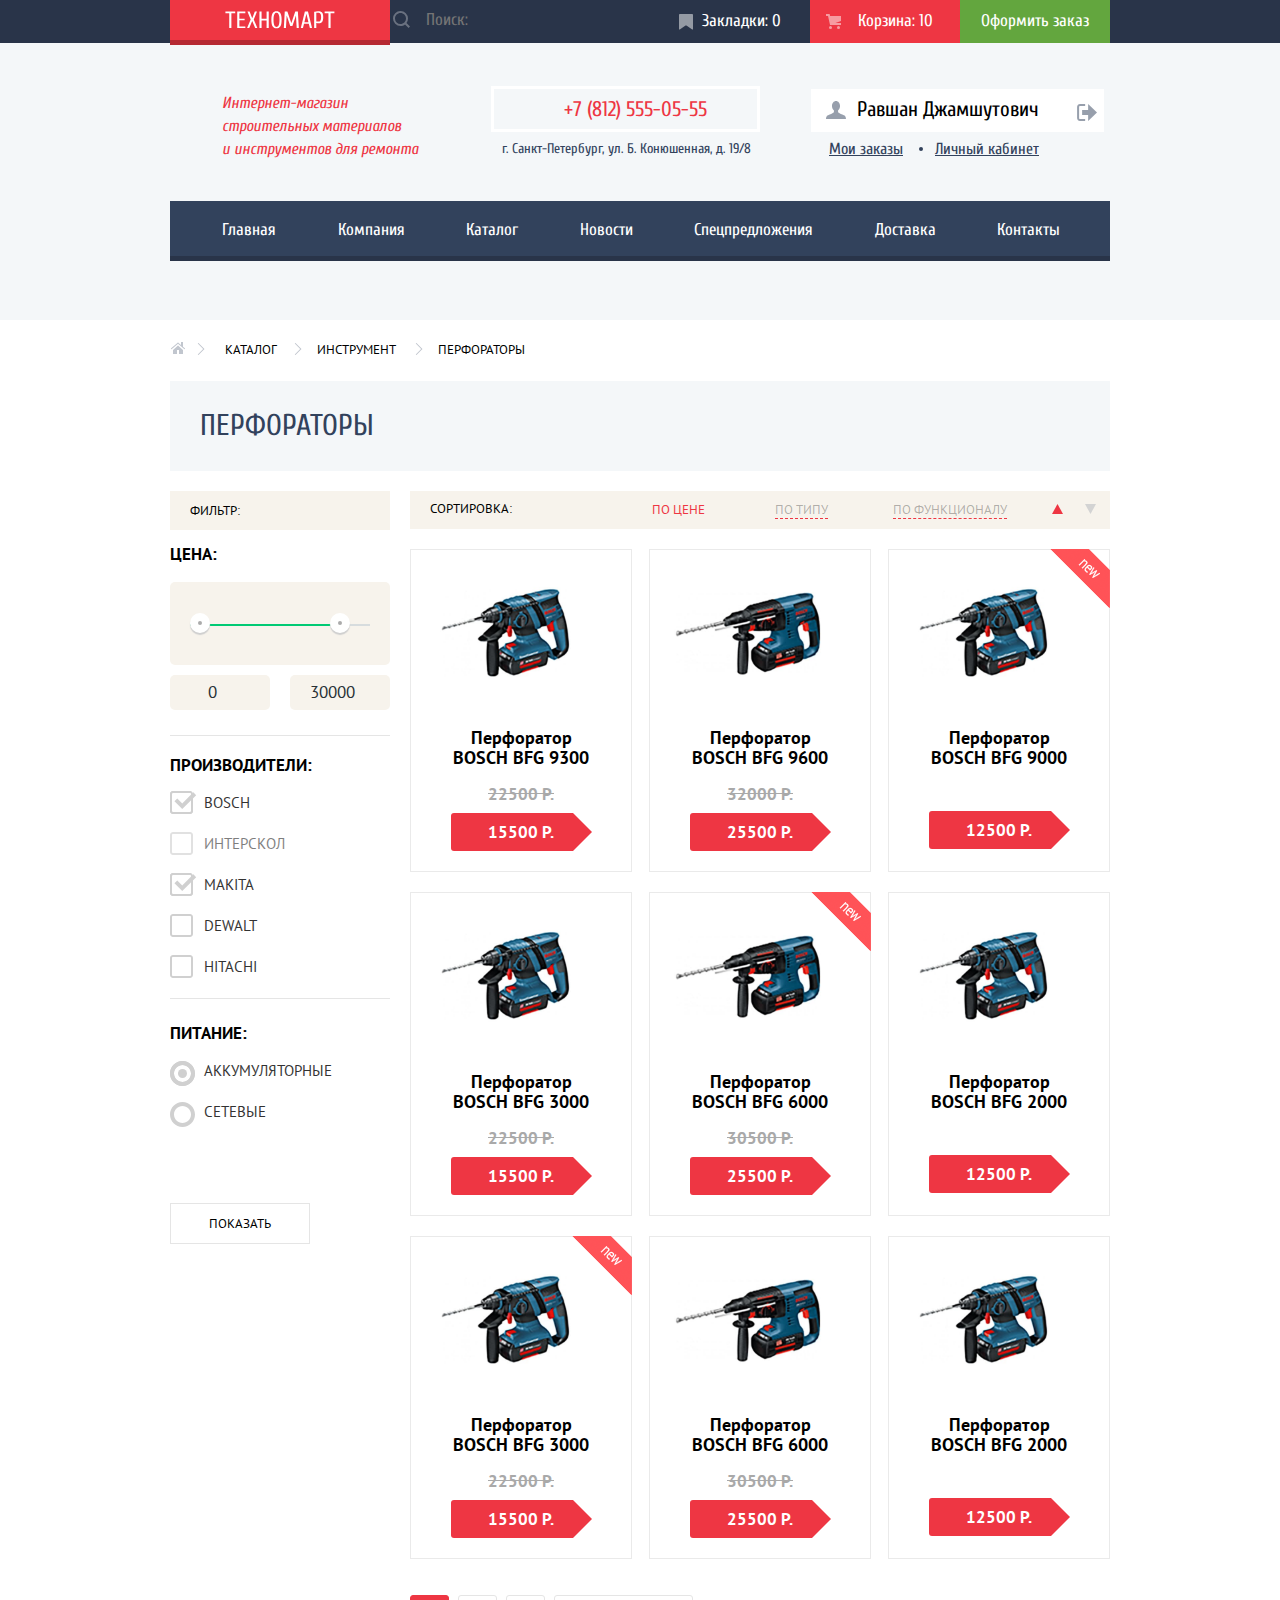
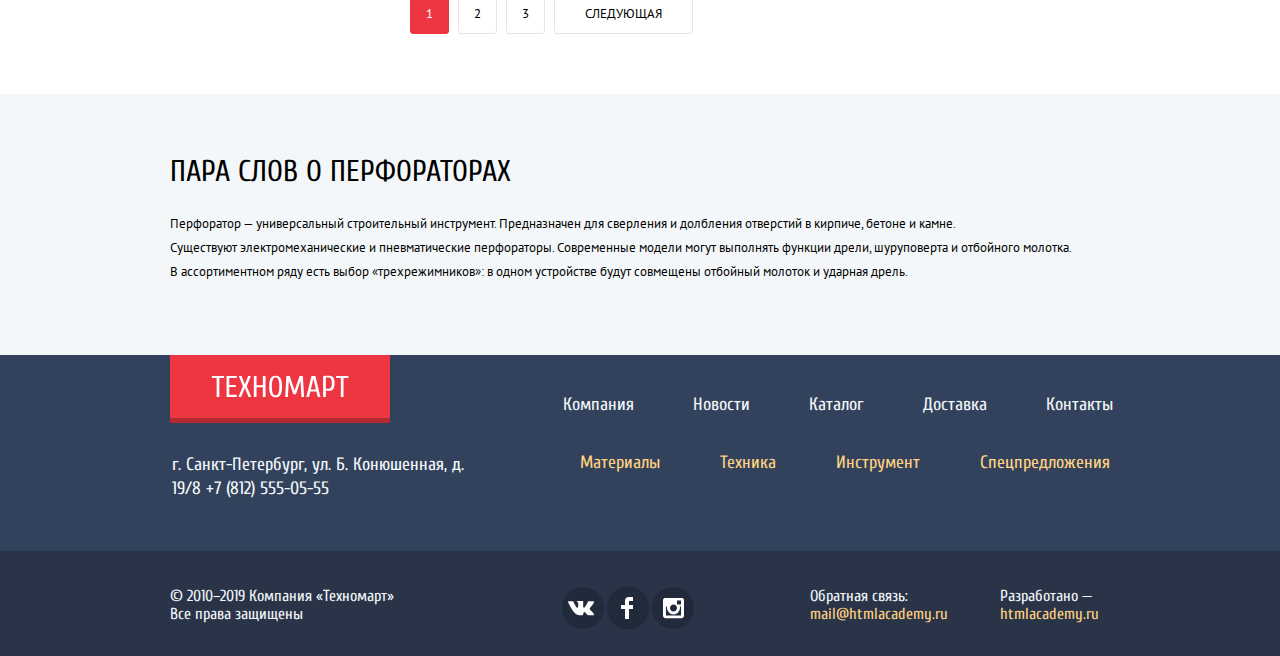
==== catalog.html @ 1845d210 "доработки по замечаниям" ====
<!DOCTYPE html>
<html lang="ru">

<head>
  <meta charset="utf-8">
  <title>HTML Academy: Техномарт</title>
  <link href="https://fonts.googleapis.com/css?family=Cuprum:400,400i,700%7CPT+Sans:400,700&display=swap&subset=cyrillic" rel="stylesheet">
  <link rel="stylesheet" href="css/normalize.css">
  <link rel="stylesheet" type="text/css" href="css/style.css">
</head>

<body>
  <header class="head head-catalog">
    <div class="header-up">
      <div class="header-up-container wrapper">
        <a href="index.html">
          <img class="logo logo-head" src="img/logo.svg" width="110" height="18" alt="логотип техномарта">
        </a>
        <form class="search-style">
          <label for="search">Поиск</label>
          <input type="search" tabindex="1" name="q" id="search" placeholder="Поиск:">
          <svg xmlns="http://www.w3.org/2000/svg" width="17" height="17" viewBox="0 0 17 17">
            <path fill="#ffffff" d="M17 15.586l-3.542-3.542A7.465 7.465 0 0 0 15 7.5 7.5 7.5 0 1 0 7.5 15c1.71 0 3.282-.579 4.544-1.542L15.586 17 17 15.586zM2 7.5C2 4.467 4.467 2 7.5 2 10.532 2 13 4.467 13 7.5c0 3.032-2.468 5.5-5.5 5.5A5.506 5.506 0 0 1 2 7.5z" /></svg>
        </form>
        <ul class="main-user">
          <li class="bookmark-head"><a href=""><svg xmlns="http://www.w3.org/2000/svg" width="14" height="16" viewBox="0 0 14 16"><path fill="#ffffff" d="M14 15c0 .55-.368.741-.818.426l-5.363-3.765c-.45-.315-1.187-.315-1.637 0L.818 15.426C.368 15.741 0 15.55 0 15V1c0-.55.45-1 1-1h12c.55 0 1 .45 1 1v14z"/></svg>
Закладки: 0</a></li>
          <li class="cart cart-catalog"><a href=""><svg xmlns="http://www.w3.org/2000/svg" width="15" height="15" viewBox="0 0 15 15"><circle fill="#ffffff" cx="4.5" cy="13.5" r="1.5"/><circle fill="#ffffff" cx="12.5" cy="13.5" r="1.5"/><path fill="#ffffff" d="M15 2H4.07l-.422-2H0v2h2.031l1.985 9H15V9H9.441L15 6.951z"/></svg>Корзина: 10</a></li>
          <li><a class="checkout" href="">Оформить заказ</a></li>
        </ul>
      </div>
    </div>
    <div class="header-center wrapper">
      <p class="description">Интернет-магазин строительных материалов и&nbsp;инструментов для ремонта</p>
      <div class="contacts contacts-catalog">
        <a class="tel" href="tel:+78125550555">+7 (812) 555-05-55</a>
        <p>г. Санкт-Петербург, ул. Б. Конюшенная, д. 19/8</p>
      </div>
      <div class="login-user">
        <a class="user-cabinet" href="">
          Равшан Джамшутович
        </a>
        <div class="user-menu">
          <a href="">Мои заказы</a>
          <a href="">Личный кабинет</a>
        </div>
      </div>
    </div>
    <nav class="header-down wrapper">
      <ul class="nav">
        <li><a class="nav-index" href="index.html">Главная</a></li>
        <li><a href="">Компания</a></li>
        <li><a href="catalog.html">Каталог</a></li>
        <li><a href="">Новости</a></li>
        <li><a href="">Спецпредложения</a></li>
        <li><a href="">Доставка</a></li>
        <li><a class="nav-contact" href="">Контакты</a></li>
      </ul>
    </nav>
  </header>
  <main>
    <ul class="breadcrumbs wrapper">
      <li><a href="index.html"><img src="img/icon-home.svg" alt="на главную"></a></li>
      <li><a href="">каталог</a></li>
      <li><a href="">инcтрумент</a></li>
      <li><a>перфораторы</a></li>
    </ul>
    <div class="wrapper">
      <h1 class="item-heading">перфораторы</h1>
    </div>
    <div class="selection wrapper">
      <div class="filter">
        <div class="filter-price">
          <p class="filter-section">фильтр:</p>
          <div class="slider-range">
            <form method="get" action="https://echo.htmlacademy.ru">
              <fieldset class="filter-item">
                <legend>цена:</legend>
                <div class="range-filter">
                  <div class="range-controls">
                    <div class="scale">
                      <div class="bar" style="margin-left: 0%; width: 80%"></div>
                    </div>
                    <div class="toggle toggle-min"></div>
                    <div class="toggle toggle-max"></div>
                  </div>
                  <div class="price-controls">
                    <label class="min-price"><input name="min-price" type="number" value="0"></label>
                    <label class="max-price"><input name="max-price" type="number" value="30000"></label>
                  </div>
                </div>
              </fieldset>
            </form>
          </div>
        </div>
        <fieldset class="manufacturer">
          <legend>производители:</legend>
          <ul>
            <li>
              <input type="checkbox" name="firm1" id="ch1" value="Bosch" checked>
              <label for="ch1">bosch</label>
            </li>
            <li>
              <input type="checkbox" name="firm2" id="ch2" value="interskol" disabled="">
              <label for="ch2">интерскол</label>
            </li>
            <li>
              <input type="checkbox" name="firm3" id="ch3" value="makita" checked>
              <label for="ch3">makita</label>
            </li>
            <li>
              <input type="checkbox" name="firm4" id="ch4" value="dewalt">
              <label for="ch4">dewalt</label>
            </li>
            <li>
              <input type="checkbox" name="firm5" id="ch5" value="hitachi">
              <label for="ch5">hitachi</label>
            </li>
          </ul>
        </fieldset>
        <fieldset class="power">
          <legend>питание:</legend>
          <ul>
            <li>
              <input type="radio" name="power" id="rd1" checked>
              <label class="login-radio" for=rd1>аккумуляторные</label>
            </li>
            <li>
              <input type="radio" name="power" id="rd2">
              <label class="login-radio" for="rd2">сетевые</label>
            </li>
          </ul>
        </fieldset>
        <button type="button">показать</button>
      </div>
      <div class="item-sorting">
        <div class="sort">
          <p>сортировка:</p>
          <ul class="sort-nav">
            <li><a class="sort-nav-active" href="">по цене</a></li>
            <li><a href="">по типу</a></li>
            <li><a href="">по функционалу</a></li>
          </ul>
          <a href="" class="arrow-up">
            <svg xmlns="http://www.w3.org/2000/svg" width="11" height="10" viewBox="0 0 11 10">
              <path fill="#231F20" d="M5.5 0L0 10h11z" /></svg>
            по возрастанию</a>
          <a href="" class="arrow-down">
            <svg xmlns="http://www.w3.org/2000/svg" width="11" height="10" viewBox="0 0 11 10">
              <path fill="#231F20" d="M5.5 10L0 0h11" /></svg>
            по убыванию</a>
        </div>
        <section class="products">
          <ul>
            <li>
              <img src="img/item1.jpg" width="218" height="170" alt="изображение перфоратора BOSCH BFG 9300">
              <div class="buy">
                <a class="buy-item" href="">купить</a>
                <a class="bookmark" href="">в закладки</a>
              </div>
              <a href="">
                <h3>Перфоратор BOSCH BFG 9300</h3>
              </a>
              <p class="price-old">22500 Р.</p>
              <p class="price-new">15500 Р.</p>
            </li>
            <li>
              <img src="img/item2.jpg" width="218" height="170" alt="изображение перфоратора BOSCH BFG 9600">
              <div class="buy">
                <a class="buy-item" href="">купить</a>
                <a class="bookmark" href="">в закладки</a>
              </div>
              <a href="">
                <h3>Перфоратор BOSCH BFG 9600</h3>
              </a>
              <p class="price-old">32000 Р.</p>
              <p class="price-new">25500 Р.</p>
            </li>
            <li class="item-flag">
              <div class="flag flag-new">новинка</div>
              <img src="img/item1.jpg" width="218" height="170" alt="изображение перфоратора BOSCH BFG 9000">
              <div class="buy">
                <a class="buy-item" href="">купить</a>
                <a class="bookmark" href="">в закладки</a>
              </div>
              <a href="">
                <h3 class="non-old">Перфоратор BOSCH BFG 9000</h3>
              </a>
              <p class="price-new">12500 Р.</p>
            </li>
            <li>
              <img src="img/item1.jpg" width="218" height="170" alt="изображение перфоратора BOSCH BFG 3000">
              <div class="buy">
                <a class="buy-item" href="">купить</a>
                <a class="bookmark" href="">в закладки</a>
              </div>
              <a href="">
                <h3>Перфоратор BOSCH BFG 3000</h3>
              </a>
              <p class="price-old">22500 Р.</p>
              <p class="price-new">15500 Р.</p>
            </li>
            <li class="item-flag">
              <div class="flag flag-new">новинка</div>
              <img src="img/item2.jpg" width="218" height="170" alt="изображение перфоратора BOSCH BFG 6000">
              <div class="buy">
                <a class="buy-item" href="">купить</a>
                <a class="bookmark" href="">в закладки</a>
              </div>
              <a href="">
                <h3>Перфоратор BOSCH BFG 6000</h3>
              </a>
              <p class="price-old">30500 Р.</p>
              <p class="price-new">25500 Р.</p>
            </li>
            <li>
              <img src="img/item1.jpg" width="218" height="170" alt="изображение перфоратора BOSCH BFG 2000">
              <div class="buy">
                <a class="buy-item" href="">купить</a>
                <a class="bookmark" href="">в закладки</a>
              </div>
              <a href="">
                <h3 class="non-old">Перфоратор BOSCH BFG 2000</h3>
              </a>
              <p class="price-new">12500 Р.</p>
            </li>
            <li class="item-flag">
              <div class="flag flag-new">новинка</div>
              <img src="img/item1.jpg" width="218" height="170" alt="изображение перфоратора BOSCH BFG 3000">
              <div class="buy">
                <a class="buy-item" href="">купить</a>
                <a class="bookmark" href="">в закладки</a>
              </div>
              <a href="">
                <h3>Перфоратор BOSCH BFG 3000</h3>
              </a>
              <p class="price-old">22500 Р.</p>
              <p class="price-new">15500 Р.</p>
            </li>
            <li>
              <img src="img/item2.jpg" width="218" height="170" alt="изображение перфоратора BOSCH BFG 6000">
              <div class="buy">
                <a class="buy-item" href="">купить</a>
                <a class="bookmark" href="">в закладки</a>
              </div>
              <a href="">
                <h3>Перфоратор BOSCH BFG 6000</h3>
              </a>
              <p class="price-old">30500 Р.</p>
              <p class="price-new">25500 Р.</p>
            </li>
            <li>
              <img src="img/item1.jpg" width="218" height="170" alt="изображение перфоратора BOSCH BFG 2000">
              <div class="buy">
                <a class="buy-item" href="">купить</a>
                <a class="bookmark" href="">в закладки</a>
              </div>
              <a href="">
                <h3 class="non-old">Перфоратор BOSCH
                  BFG 2000</h3>
              </a>
              <p class="price-new">12500 Р.</p>
            </li>
          </ul>
        </section>
        <ul class="pages">
          <li class="active-page"><a href="">1</a></li>
          <li><a href="">2</a></li>
          <li><a href="">3</a></li>
          <li class="next-page"><a href="">следующая</a></li>
        </ul>
      </div>
    </div>
    <section class="about-item">
      <div class="wrapper">
        <h2>Пара слов о перфораторах</h2>
        <p>
          Перфоратор — универсальный строительный инструмент. Предназначен для сверления и долбления отверстий в кирпиче, бетоне и камне.<br>
          Существуют электромеханические и пневматические перфораторы. Современные модели могут выполнять функции дрели, шуруповерта и отбойного молотка. В ассортиментном ряду есть выбор «трехрежимников»: в одном устройстве будут совмещены отбойный молоток и ударная дрель.
        </p>
      </div>
    </section>
  </main>
  <footer class="foot">
      <div class="footer-up wrapper">
        <a href="index.html">
          <img class="logo-footer" src="img/logo-footer.svg" width="138" height="23" alt="логотип техномарта">
        </a>
        <ul class="footer-nav">
          <li><a href="">Компания</a></li>
          <li><a href="">Новости</a></li>
          <li><a href="">Каталог</a></li>
          <li><a href="">Доставка</a></li>
          <li><a href="">Контакты</a></li>
        </ul>
      </div>
      <div class="footer-center wrapper">
        <p class="adress">г. Санкт-Петербург, ул. Б. Конюшенная, д. 19/8
          <a href="tel:+78125550555">+7 (812) 555-05-55</a>
        </p>
        <ul class="footer-nav-center">
          <li><a href="">Материалы</a></li>
          <li><a href="">Техника</a></li>
          <li><a href="">Инструмент</a></li>
          <li><a href="">Спецпредложения</a></li>
        </ul>
      </div>
      <div class="footer-down-background">
        <div class="footer-down wrapper">
          <p class="copyright">© 2010–2019 Компания «Техномарт»
            Все права защищены</p>
          <div class="footer-nav-down">
            <a class="vk" href="#">Вконтакте</a>
            <a class="fb" href="#">Фейсбук</a>
            <a class="inst" href="#">Инстаграм</a>
          </div>
          <div class="mail-dev">
            <p>
              Обратная связь:
              <a class="mail" href="mailto:mail@htmlacademy.ru">
                mail@htmlacademy.ru</a>
            </p>
            <p>
              Разработано —
              <a class="dev" href="https://htmlacademy.ru/intensive/htmlcss">htmlacademy.ru</a>
            </p>
          </div>
        </div>
      </div>
  </footer>
  <div class="modal-basket">
    <a class="modal-content-close close-basket">Закрыть</a>
    <h2>Товар добавлен в корзину!</h2>
    <div class="basket-container">
      <a class="btn btn-basket" href="">Оформить заказ</a>
      <button class="btn btn-basket-next">Продолжить покупки</button>
    </div>
  </div>
  <script src="js/modal-content.js"></script>
</body>

</html>
---- css/style.css ----
body {
  min-width: 1200px;
  margin: 0;
  padding: 0;
  font-family: "Cuprum", Arial, sans-serif;
  color: #000000;
}

.wrapper {
  width: 940px;
  margin: 0 auto;
}

.logo {
  padding-top: 11px;
  padding-right: 55px;
  padding-left: 55px;
  padding-bottom: 16px;
  background-color: #ee3643;
  box-shadow: inset 0px -5px 0 0 rgba(0, 0, 0, 0.24);
  z-index: 9;
}

.logo-head {
  position: absolute;
  top: 0;
  left: 0;
}

.logo:hover {
  background-color: #ca2c37;
}

.logo:active {
  background-color: #ba2732;
}

.head {
  min-height: 320px;
  margin-bottom: 57px;
  background-color: #f4f7f9;
}

.header-up {
  background-color: #293449;
}

.header-up-container {
  position: relative;
  display: flex;
  justify-content: flex-end;
  align-items: center;
}

.search-style {
  margin: 0;
}

.header-up input {
  height: 42px;
  border: 0;
  outline: none;
  background-color: #293449;
}

.header-up input[placeholder] {
  padding-top: 9px;
  padding-bottom: 12px;
  padding-left: 49px;
  padding-right: 59px;
  font-size: 17px;
  line-height: 1.06;
  color: #ffffff;
}

.search-style {
  position: relative;
}

.search-style label {
  font-size: 0;
}

.search-style svg {
  position: absolute;
  top: 11px;
  left: 20px;
  opacity: 0.3;
}

.header-up input:hover {
  color: #000000;
  background-color: #212a3a;
}

.search-style input:hover+svg {
  opacity: 1;
}


.header-up input[type=search]:focus {
  background-color: #ffffff;
  font-size: 17px;
  line-height: 1.06;
  color: black;
}

.search-style input:focus+svg {
  opacity: 1;
}


.search-style input:focus+svg path {
  fill: #ee3643;
}


.main-user {
  display: flex;
  margin: 0;
  padding: 0;
}

.main-user li {
  width: 150px;
  vertical-align: middle;
  list-style: none;
}

.main-user a {
  display: block;
  padding-top: 11px;
  padding-bottom: 12px;
  text-align: center;
  font-size: 17px;
  color: #ffffff;
  text-decoration: none;
}

.main-user li:hover {
  background-color: #212a3a;
}

.main-user li svg {
  opacity: 0.5;
}

.main-user li:hover svg {
  opacity: 1;
}

.main-user li:active {
  background-color: #161d29;
}

.main-user li:active svg {
  opacity: 0.5;
}

.bookmark-head {
  padding-right: 5px;
}

.bookmark-head svg {
  padding-right: 5px;
  vertical-align: middle;
}

.cart a {
  padding-right: 12px;
}

.cart svg {
  padding-right: 17px;
  vertical-align: middle;
}


.cart-catalog {
  background-color: #ee3643;
}

.checkout {
  background-color: #63a63e;
}

.checkout:hover {
  background-color: #5fbb2d;
}

.checkout:active {
  background-color: #518534;
}

.header-center {
  display: flex;
  justify-content: flex-start;
  align-items: center;
  margin-bottom: 24px;
}

.description {
  width: 197px;
  margin-right: 72px;
  padding-top: 33px;
  padding-left: 52px;
  font-size: 16px;
  font-style: italic;
  text-align: left;
  line-height: 1.44;
  color: #ee3643;
}

.contacts {
  width: 270px;
  margin-top: 55px;
  margin-right: 67px;
}


.tel {
  padding-right: 50px;
  padding-left: 70px;
  padding-top: 8px;
  padding-bottom: 8px;
  border: solid 3px #ffffff;
  text-decoration: none;
  font-size: 21px;
  line-height: 1;
  color: #ee3643;
}

.contacts p {
  min-width: 250px;
  padding-top: 2px;
  font-size: 14px;
  line-height: 1.71;
  font-style: normal;
  text-align: center;
  color: #32425c;
}

.login {
  width: 282px;
}

.btn-log {
  padding-top: 9px;
  padding-bottom: 11px;
  padding-left: 22px;
  padding-right: 25px;
  border: none;
  text-decoration: none;
  font-size: 21px;
  line-height: 1;
  color: #000000;
  background-color: #ffffff;
}


.btn-log-in {
  position: relative;
  margin-right: 8px;
  padding-left: 48px;
}

.btn-log-in::before {
  content: url(../img/icon-login.svg);
  position: absolute;
  top: 50%;
  left: 14px;
  transform: translateY(-50%);
  opacity: 0.5;
}

.btn-log:hover {
  color: #ee3643;
}

.btn-log:active {
  color: rgba(0, 0, 0, 0.3);
}

.btn-log-in:hover::before {
  opacity: 1;
}

.btn-log-in:active::before {
  opacity: 0.7;
}


.nav {
  display: flex;
  justify-content: space-between;
  margin: 0;
  padding: 0;
  background-color: #32425c;
  box-shadow: inset 0px -5px 0 0 #293449;
}

.nav li {
  list-style: none;
}

.nav a {
  display: block;
  padding-top: 20px;
  padding-bottom: 23px;
  padding-left: 30px;
  padding-right: 30px;
  font-size: 17px;
  text-decoration: none;
  line-height: 1;
  color: #ffffff;
}

.nav .nav-index {
  padding-left: 52px;
}

.nav .nav-contact {
  padding-right: 50px;
}

.nav li:hover {
  background-color: #293449;
}

.nav li:active {
  background-color: #1d2739;
}

.nav li:active a {
  color: rgba(255, 255, 255, 0.5);
}

.nav-item {
  display: flex;
  justify-content: space-between;
  margin-bottom: 53px;
}

.nav-item-left {
  width: 620px;
  display: flex;
  justify-content: space-between;
  align-content: flex-start;
  flex-wrap: wrap;
}

.nav-item-right {
  display: flex;
  flex-direction: column;
}

.offer {
  position: relative;
  width: 300px;
  margin-bottom: 20px;
}


.offer h2 {
  margin-top: 21px;
  margin-bottom: 13px;
  margin-left: 22px;
  font-size: 24px;
  font-weight: bold;
  line-height: 1.25;
  color: #ffffff;
}

.offer a {
  display: block;
  width: 135px;
  margin-left: 24px;
  margin-bottom: 22px;
  padding-top: 10px;
  padding-bottom: 10px;
  font-size: 14px;
  line-height: 1.29;
  text-align: center;
  text-transform: uppercase;
  color: #ffffff;
  text-decoration: none;
  border-radius: 3px;
  background-color: rgba(0, 0, 0, 0.1);
}

.offer a:hover {
  background-color: rgba(0, 0, 0, 0.2);
}

.offer a:active {
  background-color: rgba(0, 0, 0, 0.3);
}

.offer-materials,
.offer-delivery {
  background-color: #ffbf47;
}

.offer-delivery {
  margin-bottom: 0;
}

.offer-materials::after {
  content: url(../img/icon-1.svg);
  position: absolute;
  top: 50%;
  right: 43px;
  margin-top: -30px;
}

.offer-tool {
  background-color: #3bbce3;
}

.offer-tool::after {
  content: url(../img/icon-2.svg);
  position: absolute;
  top: 50%;
  right: 28px;
  margin-top: -30px;
}

.offer-equipment {
  background-color: #dc91d8;
}

.offer-equipment::after {
  content: url(../img/icon-3.svg);
  position: absolute;
  top: 50%;
  right: 31px;
  margin-top: -32px;
}

.offer-sale {
  background-color: #8ed78f;
}

.offer-sale::after {
  content: url(../img/icon-4.svg);
  position: absolute;
  top: 50%;
  right: 45px;
  margin-top: -36px;
}

.offer-delivery::after {
  content: url(../img/icon-5.svg);
  position: absolute;
  top: 50%;
  right: 31px;
  margin-top: -31px;
}



.btn {
  display: block;
  padding-top: 10px;
  padding-bottom: 10px;
  text-decoration: none;
  font-size: 14px;
  line-height: 1.29;
  text-transform: uppercase;
  text-align: center;
  color: #ffffff;
  background-color: #ee3643;
  border-radius: 3px;
}

.btn-slider {
  position: absolute;
  bottom: 22px;
  width: 195px;
  margin-left: 25px;
}


.popular-item {
  display: flex;
  justify-content: space-between;
  align-items: center;
  margin-bottom: 21px;
  background-color: #f9f5f0;
}

.popular-item h2 {
  margin-top: 29px;
  margin-left: 30px;
  margin-bottom: 30px;
  font-size: 30px;
  line-height: 1;
  font-weight: normal;
  text-transform: uppercase;
  color: #32425c;
}

.btn:hover {
  background-color: #ca2c37;
}

.btn:active {
  background-color: #ba2732;
}

.btn-item {
  width: 253px;
  margin-right: 24px;
}

.products {
  margin-bottom: 0px;
}

.products ul {
  display: flex;
  flex-wrap: wrap;
  justify-content: space-between;
  margin: 0;
  padding: 0;
}

.products li {
  position: relative;
  width: 220px;
  margin-bottom: 20px;
  border: solid 1px #eaeaea;
  list-style: none;
}

.products li:hover .buy {
  display: block;
}

.products li:hover {
  box-shadow: 0 10px 25px rgba(41, 52, 73, .5);
}

.products img {
  max-width: 100%;
  height: 168px;
  margin-bottom: 6px;
}

.products a {
  text-decoration: none;
}

.products h3 {
  width: 160px;
  margin: 0 auto;
  font-family: 'PT Sans', Arial, sans-serif;
  font-size: 18px;
  font-weight: bold;
  line-height: 1.11;
  text-align: center;
  color: #000000;
}

.buy {
  display: none;
  position: absolute;
  top: 0;
  left: 0;
  width: 100%;
  height: 88px;
  padding: 40px 0;
  background-color: rgba(255, 255, 255, 0.9);
  z-index: 10;
}


.buy a {
  display: block;
  width: 129px;
  margin: 0 auto;
  margin-bottom: 7px;
  padding: 7px 0;
  background-color: #63a63e;
  border: 3px solid #63a63e;
  border-bottom-color: #367315;
  border-radius: 3px;
  color: white;
  font-size: 14px;
  font-weight: normal;
  font-family: "Cuprum", Arial, sans-serif;
  line-height: 18px;
  text-align: center;
  text-decoration: none;
  text-transform: uppercase;
}

.buy-item:hover {
  border-color: #5fbb2d;
  border-bottom-color: #367315;
  background-color: #5fbb2d;
}

.buy-item:active {
  border-color: #518534;
  background-color: #518534;
}


.buy .bookmark {
  border: solid 3px #63a63e;
  color: #32425c;
  background-color: #ffffff;
  box-shadow: none;
}

.buy .bookmark:hover {
  border: solid 3px #32425c;
}

.buy .bookmark:active {
  opacity: 0.3;
  border: solid 3px #32425c;
}

.products p {
  font-family: 'PT Sans', Arial, sans-serif;
  font-size: 17px;
  font-weight: bold;
  line-height: 1.06;
  text-align: center;
}

.price-old {
  margin-bottom: 8px;
  text-decoration: line-through;
  color: #a9a9a9;
}

.price-new {
  position: relative;
  display: block;
  width: 80px;
  margin: 10px auto;
  margin-bottom: 20px;
  padding: 10px 30px;
  color: white;
  background: #ee3643;
  border-radius: 3px;
}

.price-new:after {
  content: "";
  position: absolute;
  top: 0;
  right: -20px;
  width: 0;
  height: 0;
  border: 19px solid white;
  border-left-color: #ee3643;
}

.products .non-old {
  margin-bottom: 43px;
}

.flag {
  position: absolute;
  top: -1px;
  right: -1px;
  width: 60px;
  height: 60px;
  text-indent: -1000px;
  overflow: hidden;
  z-index: 20;
}

.flag-new {
  background: url("../img/new-flag.png") no-repeat 0 0;
}

.flag-item {
  top: 0px;
  right: 0px;
}

.list-producer {
  margin-bottom: 60px;
}


.list-producer ul {
  display: flex;
  flex-wrap: wrap;
  justify-content: space-between;
  padding: 0;
}

.list-producer li {
  list-style: none;
  border: solid 1px #eaeaea;
  margin-bottom: 20px;
}

.list-producer li:hover {
  box-shadow: 0px 10px 25px 0 rgba(41, 52, 73, 0.5);
}

.list-producer li:active a {
  box-shadow: 0px 4px 10px 0 rgba(41, 52, 73, 0.5);
  opacity: 0.5;
}

.list-producer a {
  position: relative;
  display: block;
  width: 218px;
  height: 143px;
}

.list-producer img {
  position: absolute;
  top: 50%;
  left: 50%;
  transform: translateX(-50%) translateY(-50%);
}

.info-company {
  display: flex;
  justify-content: space-between;
  margin-bottom: 84px;
}

.info-company h2 {
  font-size: 30px;
  font-weight: normal;
  line-height: 1;
  text-transform: uppercase;
  color: #000000;
}

.info-company p {
  margin: 0;
  font-family: 'PT Sans', Arial, sans-serif;
  font-size: 13px;
  line-height: 1.85;
}

.about h2,
.contacts-map h2 {
  margin: 0;
  margin-bottom: 28px;
}

.about p {
  width: 520px;
  margin-bottom: 24px;
  font-family: 'PT Sans', Arial, sans-serif;
  font-size: 13px;
  font-weight: normal;
  letter-spacing: normal;
  line-height: 1.85;
}

.about .about-marg {
  width: 386px;
  margin-bottom: 20px;
}

.about ul {
  margin: 0;
  margin-bottom: 40px;
  padding: 0;
}


.about li {
  position: relative;
  margin-left: 36px;
  margin-bottom: 21px;
  font-size: 18px;
  font-weight: normal;
  line-height: 1.11;
  list-style: none;
}

.about li::before {
  content: '';
  position: absolute;
  left: -36px;
  top: 9px;
  display: block;
  width: 25px;
  height: 2px;
  background: #fb565a;
}

.btn-about {
  width: 220px;
}

.contacts-map p {
  width: 180px;
  margin-bottom: 30px;
}

.open-map {
  display: block;
  margin-bottom: 37px;
}

.footer-up,
.footer-center,
.footer-down,
.footer-nav,
.footer-nav-center,
.footer-nav-down {
  display: flex;
}

.foot {
  background-color: #32425c;
}

.footer-up {
  margin-bottom: 8px;
}

footer li {
  list-style: none;
}

.logo-footer {
  padding: 20px 41px;
  background-color: #ee3643;
  border-bottom: 5px solid rgba(0, 0, 0, 0.24);
}

.footer-nav {
  margin: 0;
  margin-top: 38px;
  margin-left: 173px;
  padding: 0;
}

.footer-nav li {
  padding-right: 59px;
}

.footer-nav a,
.footer-nav-center a,
.footer-nav-down a {
  text-decoration: none;
  font-size: 18px;
  line-height: 1.33;
  color: #f1f5f7;
}

.footer-nav a:hover,
.footer-center a:hover {
  text-decoration: underline;
}

.footer-nav a:active,
.footer-center a:active {
  opacity: 0.5;
  text-decoration: none;
}

.footer-center {
  margin-bottom: 32px;
}

.adress {
  margin-left: 2px;
}

.adress,
.adress a {
  font-size: 18px;
  font-weight: normal;
  text-decoration: none;
  line-height: 1.33;
  color: #f3f7f9;
}

.adress p {
  margin-bottom: 0;
}

.footer-nav-center {
  margin-left: 50px;
}

.footer-nav-center li {
  padding-right: 60px;
}

.footer-nav-center li:last-child {
  padding-right: 0;
}

.footer-nav-center a {
  color: #ffd180;
}

.footer-down-background {
  background-color: #293449;
}

.footer-down {
  display: flex;
  justify-content: space-between;
  padding-top: 36px;
  padding-bottom: 27px;
}

.footer-down p {
  margin: 0;
  padding: 0;
  font-size: 16px;
  line-height: 1.13;
  color: #f1f5f7;
}

.footer-down .copyright {
  width: 228px;
  margin-right: 50px;
}

.footer-nav-down {
  margin: 0;
  padding: 0;
}


.footer-nav-down a {
  position: relative;
  display: inline-block;
  width: 42px;
  height: 42px;
  margin: 0;
  margin-right: 3px;
  padding: 0;
  border-radius: 50px;
  vertical-align: middle;
  font-size: 0;
  background-color: #212a3a;
}


.vk::before {
  content: url(../img/vk-icon.svg);
  position: absolute;
  top: 50%;
  left: 6px;
  transform: translateY(-50%);
}

.fb::before {
  content: url(../img/fb-icon.svg);
  position: absolute;
  top: 50%;
  left: 14px;
  transform: translateY(-50%);
}

.inst::before {
  content: url(../img/insta-icon.svg);
  position: absolute;
  top: 50%;
  left: 11px;
  transform: translateY(-50%);
}

.footer-nav-down a:hover {
  background-color: #ee3643;
}

.mail-dev {
  display: flex;
  justify-content: space-between;
}

.mail-dev p:first-child {
  width: 135px;
  margin-right: 55px;
}

.mail-dev p:last-child {
  width: 100px;
  margin-right: 10px;
}

.mail,
.dev {
  text-decoration: none;
  color: #ffd180;
}

.mail:hover,
.dev:hover {
  text-decoration: underline;
}

.mail:active,
.dev:active {
  text-decoration: none;
  color: #ee3643;
}



/*------------CATALOG-----------------*/


.head-catalog {
  margin-bottom: 20px;
}

.contacts-catalog {
  margin-right: 50px;
}

.login-user {
  margin-top: 27px;
}

.user-cabinet {
  position: relative;
  display: block;
  padding-top: 10px;
  padding-bottom: 12px;
  padding-left: 46px;
  padding-right: 65px;
  font-size: 21px;
  line-height: 1;
  color: #000000;
  text-decoration: none;
  background-color: #ffffff;
}


.login-user .user-cabinet::before {
  content: url(../img/icon-user.svg);
  position: absolute;
  top: 12px;
  left: 15px;
  opacity: 0.5;
}

.login-user .user-cabinet::after {
  content: url(../img/icon-logout.svg);
  position: absolute;
  top: 15px;
  right: 7px;
  opacity: 0.5;
}


.user-cabinet:active {
  color: rgba(0, 0, 0, 0.3);
}

.user-cabinet:hover::before,
.user-cabinet:hover::after {
  opacity: 1;
}

.user-cabinet:active::before,
.user-cabinet:active::after {
  opacity: 0.5;
}

.user-menu {
  position: relative;
}

.user-menu::after {
  position: absolute;
  top: 60%;
  left: 108px;
  content: "";
  width: 4px;
  height: 4px;
  background-color: #32425c;
  border-radius: 50%;
}

.user-menu a {
  display: inline-block;
  padding-top: 8px;
  padding-left: 18px;
  padding-right: 10px;
  font-size: 16px;
  line-height: 1.13;
  vertical-align: middle;
  color: #32425c;
}

.user-menu a:hover {
  color: #ee3643;
}

.user-menu a:active {
  color: rgba(50, 66, 92, 0.3);
}

.breadcrumbs {
  display: flex;
  margin-bottom: 22px;
  padding: 0;
}

.breadcrumbs li {
  position: relative;
  margin-right: 40px;
  list-style: none;
}

.breadcrumbs li:nth-child(3) {
  margin-right: 42px;
}

.breadcrumbs li::after {
  content: url(../img/icon-right-small.svg);
  position: absolute;
  top: 1px;
  right: -20px;
}

.breadcrumbs li:nth-child(2)::after {
  right: -25px;
}

.breadcrumbs li:nth-child(3)::after {
  right: -27px;
}

.breadcrumbs li:last-child::after {
  content: "";
}


.breadcrumbs a {
  font-family: 'PT Sans', Arial, sans-serif;
  font-weight: normal;
  font-size: 13px;
  text-decoration: none;
  line-height: 1.38;
  text-transform: uppercase;
  color: #000000;
}

.breadcrumbs a:hover {
  opacity: 0.7;
}

.item-heading {
  padding-top: 30px;
  padding-bottom: 30px;
  padding-left: 30px;
  font-size: 30px;
  font-weight: normal;
  line-height: 1;
  color: #32425c;
  text-transform: uppercase;
  background-color: #f4f7f9;
}

.selection {
  display: flex;
}

.filter {
  margin-right: 20px;
}

.filter-price {
  margin-bottom: 15px;
  border-bottom: 1px solid #e5e5e5;
}

.filter-section {
  width: 200px;
  margin: 0;
  margin-bottom: 10px;
  padding-top: 11px;
  padding-bottom: 10px;
  padding-left: 20px;
  font-family: 'PT Sans', Arial, sans-serif;
  font-size: 13px;
  line-height: 1.38;
  text-transform: uppercase;
  background-color: #f7f3ec;
}

.filter-head {
  margin-top: 0;
  margin-bottom: 14px;
}



.manufacturer,
.power {
  margin: 0;
  padding: 0;
}

.manufacturer {
  margin-bottom: 20px;
  border-bottom: 1px solid #e5e5e5;
}

.filter-head,
.manufacturer legend,
.power legend {
  font-family: 'PT Sans', Arial, sans-serif;
  font-size: 17px;
  font-weight: bold;
  line-height: 1.76;
  text-transform: uppercase;
}

.manufacturer legend {
  margin-bottom: 12px;
}

.power {
  margin-bottom: 60px;
}

.power legend {
  margin-bottom: 12px;
}

fieldset {
  border: none;
}

.manufacturer ul,
.power ul {
  margin: 0;
  padding: 0;
}

.manufacturer li,
.power li {
  list-style: none;
  margin-bottom: 21px;
}

.manufacturer label,
.power label {
  font-family: 'PT Sans', Arial, sans-serif;
  font-size: 15px;
  line-height: 1.33;
  text-transform: uppercase;
}

.filter button {
  width: 140px;
  padding-top: 11px;
  padding-bottom: 10px;
  border: solid 1px #e5e5e5;
  font-family: 'PT Sans', Arial, sans-serif;
  font-size: 13px;
  line-height: 1.38;
  text-transform: uppercase;
  text-align: center;
  background-color: #ffffff;
  outline: none;
  cursor: pointer;
}

.filter button:hover {
  border: solid 1px #bdc6ca;
}

.sort {
  display: flex;
  justify-content: ;
  background-color: #f7f3ec;
  margin-bottom: 20px;
}

.sort p {
  margin: 0;
  padding-top: 9px;
  padding-bottom: 10px;
  padding-left: 20px;
  padding-right: 100px;
}

.sort-nav {
  display: flex;
  justify-content: space-between;
  margin: 0;
  padding-top: 9px;
  padding-bottom: 10px;
}

.sort p {
  font-family: 'PT Sans', Arial, sans-serif;
  font-size: 13px;
  line-height: 1.38;
  text-transform: uppercase;
  background-color: #f7f3ec;
}

.sort-nav li {
  padding-right: 70px;
  list-style: none;
}

.sort-nav li:nth-child(2) {
  padding-right: 65px;
}

.sort-nav li:last-child {
  padding-right: 45px;
}

.sort-nav a {
  border-bottom: 1px dashed #ee3643;
  font-family: 'PT Sans', Arial, sans-serif;
  font-size: 13px;
  line-height: 1.38;
  text-transform: uppercase;
  text-decoration: none;
  color: rgba(0, 0, 0, 0.3);
}

.sort-nav .sort-nav-active {
  border-bottom: none;
  color: #ee3643;
}

.sort-nav .sort-nav-active:hover {
  border-bottom: none;
  color: #ee3643;
}

.sort-nav a:hover {
  border-bottom: 1px solid #ee3643;
  color: #000000;
}

.arrow-up {
  margin-top: 13px;
  margin-right: 22px;
  font-size: 0;
}

.arrow-up path {
  fill: #ee3643;
}

.arrow-up:hover path,
.arrow-down:hover path {
  fill: black;
}

.arrow-up:active path,
.arrow-down:active path {
  fill: #ee3643;
}

.arrow-down {
  margin-top: 13px;
  font-size: 0;
}

.arrow-down path {
  fill: lightgray;
}

.pages {
  display: flex;
  padding: 0;
}

.pages li {
  margin-right: 9px;
  border: solid 1px #e5e5e5;
  border-radius: 3px;
  list-style: none;
  cursor: pointer;
}

.pages a {
  display: inline-block;
  min-width: 37px;
  padding-top: 9px;
  padding-bottom: 10px;
  font-family: 'PT Sans', Arial, sans-serif;
  font-size: 13px;
  line-height: 1.38;
  text-align: center;
  vertical-align: middle;
  text-decoration: none;
  text-transform: uppercase;
  color: #000000
}

.pages .next-page {
	padding-left: 30px;
	padding-right: 30px;
}


.pages li:hover {
  border: solid 1px #bdc6ca;
}

.pages li:active {
  border: solid 1px #ee3643;
}

.pages .active-page,
.pages .active-page:hover {
  background-color: #ee3643;
  border-color: #ee3643;
}

.active-page a {
  color: #ffffff;
}



.about-item {
  min-height: 261px;
  margin-top: 44px;
  margin-bottom: 0;
  background-color: #f4f7f9;
}

.about-item h2 {
  padding-top: 63px;
  font-size: 30px;
  font-weight: normal;
  line-height: 1;
  text-transform: uppercase;
}

.about-item p {
  width: 911px;
  padding-bottom: 70px;
  font-family: 'PT Sans', Arial, sans-serif;
  font-weight: normal;
  font-size: 13px;
  line-height: 1.85;
}


/*-------------CHECKBOX----------------------*/


.manufacturer input[type="checkbox"] {
  display: none;
}

.manufacturer label {
  position: relative;
  position: relative;
  padding-top: 2px;
  padding-left: 34px;
  vertical-align: middle;
  cursor: pointer;
  opacity: 0.8;
}

.manufacturer label:hover {
  opacity: 1;
}

.manufacturer input[type=checkbox]:disabled+label {
  opacity: 0.5;
}


.manufacturer input[type=checkbox]+label::before {
  content: url(../img/checkbox-off.svg);
  position: absolute;
  width: 26px;
  height: 26px;
  top: 0;
  left: 0;
}

.manufacturer input[type=checkbox]:checked+label::after {
  content: url(../img/checkbox-on.svg);
  position: absolute;
  width: 26px;
  height: 26px;
  top: 0;
  left: 0;
}


/*-------------------RADIOBUTTON----------------------------*/


.power input[type="radio"] {
  display: none;
}

.power input[type=radio]+label {
  position: relative;
  display: block;
  margin-bottom: 20px;
  padding-left: 34px;
  font-family: "PT Sans", "Arial", sans-serif;
  font-style: normal;
  font-size: 15px;
  line-height: 20px;
  text-transform: uppercase;
  color: #000;
  cursor: pointer;
}

.power label {
  opacity: 0.8;
}


.power label:hover {
  opacity: 1;
}

.power label:active {
  opacity: 0.5;
}


.power input[type=radio]+label::before {
  content: url(../img/radio-off.svg);
  position: absolute;
  width: 26px;
  height: 26px;
  top: 0;
  left: 0;
}

.power input[type=radio]:checked+label::after {
  content: url(../img/radio-on.svg);
  position: absolute;
  width: 26px;
  height: 26px;
  top: 0;
  left: 0;
}

/*-------------------MODAL----------------------------*/


.modal-content {
  display: none;
  position: fixed;
  top: calc(50% - (446px / 2));
  left: calc(50% - (620px / 2));
  width: 620px;
  border-top: 7px solid #ee3643;
  box-shadow: 0px 20px 40px 0 rgba(0, 0, 0, 0.75);
  background-color: #ffffff;
  z-index: 999;
}


.modal-content label,
.modal-content label,
.modal-comment label {
  font-size: 18px;
  font-weight: normal;
}

.modal-content input,
.modal-content input {
  margin-top: 10px;
  outline: none;
}

.modal-content input[type=text],
.modal-content input[type=password] {
  width: 200px;
  padding: 10px 0px 10px 16px;
  font-family: "PT Sans", "Arial", sans-serif;
  font-size: 13px;
  vertical-align: middle;
  color: #999;
  background: #ffffff;
  border: 2px solid #dee3e4;
  border-radius: 5px;
}


.modal-content-close {
  position: absolute;
  top: 11px;
  right: 5px;
  width: 27px;
  height: 27px;
  font-size: 0;
  border: none;
  background-color: rgba(0, 0, 0, 0);
  cursor: pointer;
  outline: none;
}

.modal-content-close::before,
.modal-content-close::after {
  content: "";
  position: absolute;
  top: 5px;
  right: 0px;
  transform: rotate(-45deg);
  width: 27px;
  height: 4px;
  background: #ee3643;
  border: none;
}


.modal-content-close::after {
  transform: rotate(45deg);
}


.modal-content-close:hover::before,
.modal-content-close:hover::after {
  background: #ca2c37;
}

.modal-content-close:active::before,
.modal-content-close:active::after {
  background: #ba2732;
}


.feedback-form {
  display: flex;
  flex-direction: column;
}

.modal-container {
  margin: 0 auto;
  margin-top: 40px;
  margin-bottom: 20px;
}

.modal-user,
.modal-password {
  display: inline-block;
  width: 220px;
  margin-top: 5px;
}

.modal-password {
  margin-left: 17px;
}


.modal-comment {
  width: 460px;
  margin: 0 auto;
  margin-bottom: 30px;
}

.modal-comment textarea {
  width: 445px;
  min-height: 104px;
  margin-top: 10px;
  padding: 5px 0 0 12px;
  font-family: "PT Sans", "Arial", sans-serif;
  font-size: 13px;
  color: #a9a9a9;
  border: 2px solid #dee3e4;
  border-radius: 5px;
  outline: none;
}

.modal-content input:hover,
.modal-comment textarea:hover {
border: 2px solid #b5b5b5;
}

.modal-content input:focus,
.modal-comment textarea:focus {
border: 2px solid #ee3643;
}


.btn-background {
  padding: 37px 0;
  background-color: #f4f4f4;
}

.btn-modal {
  margin: 0 auto;
  padding: 11px 199px;
  border: none;
  cursor: pointer;
}


/*-------------------MAP------------------------*/

.popup-map {
  display: none;
  position: fixed;
  top: calc(50% - (446px / 2));
  left: calc(50% - (940px / 2));
  width: 940px;
  height: 446px;
  box-shadow: 0px 20px 40px 0 rgba(0, 0, 0, 0.75);
  z-index: 999;
}

.map-close {
  background-color: rgba(0, 0, 0, 0);
  z-index: 10;
}

.popup-map iframe {
  position: relative;
  z-index: 5;
  border: none;
}

.popup-map img {
  position: absolute;
  top: 0;
  left: 0;
  z-index: 1;
}


/*-------------------BASKET------------------------*/

.modal-basket {
  display: none;
  position: fixed;
  top: 50%;
  left: 50%;
  top: calc(50% - (446px / 2));
  left: calc(50% - (620px / 2));
  width: 620px;
  border-top: 7px solid #ee3643;
  box-shadow: 0px 20px 40px 0 rgba(0, 0, 0, 0.75);
  background-color: #ffffff;
  z-index: 999;
}

.modal-basket h2 {
  padding-top: 40px;
  padding-bottom: 42px;
  padding-left: 55px;
  font-size: 30px;
  font-weight: normal;
  line-height: 1;
  text-align: center;
}

.modal-basket h2::before {
  position: absolute;
  content: url(../img/modal-check.svg);
  top: 47px;
  left: 82px;
}

.basket-container {
  padding: 37px 0;
  background-color: #f4f4f4;
}

.btn-basket,
.btn-basket-next {
  display: inline-block;
  width: 220px;
}

.btn-basket {
  margin-left: 80px;
}

.btn-basket-next {
  margin-left: 20px;
  color: #000000;
  background-color: #ffffff;
  border: none;
  outline: none;
  cursor: pointer;
}

.btn-basket-next:hover {
  opacity: 0.7;
  background-color: #ffffff;
}

.btn-basket-next:active {
  outline: 1px solid #ee3643;
  background-color: #ffffff;
}



/*-------------------SLIDER------------------------*/


.slider {
  position: relative;
}

.slider input[type='radio'] {
  display: none;
}

.slider1,
.slider2 {
  width: 620px;
  min-height: 266px;
  background-image: url(../img/slide-1.jpg);
  background-size: 620px 266px;
  background-repeat: no-repeat;
  background-color: lightgray;
}

.slider2 {
  background-image: url(../img/slide-2.jpg);
}

.slider h2 {
  margin: 0;
  padding: 22px 24px;
  padding-bottom: 0;
  font-size: 36px;
  font-weight: bold;
  text-transform: uppercase;
  line-height: 1;
  color: #ffffff;
}


.slider p {
  margin-top: 3px;
  margin-left: 24px;
  font-size: 18px;
  font-size: 18px;
  line-height: 1.33;
  color: #ffffff
}

.slider-arrows {
  position: relative;
}

.slider-arrow {
  position: absolute;
  top: 111px;
  font-size: 45px;
  color: #ffffff;
  background: none;
  text-decoration: none;
  cursor: pointer;
  z-index: 111;
}

.icon-left {
  left: 0;
}

.icon-right {
  right: 0;
}

.icon-right::before {
  content: url(../img/icon-right.svg);
  position: relative;
  top: 5px;
  right: 22px
}

.icon-left::before {
  content: url(../img/icon-left.svg);
  position: relative;
  top: 5px;
  left: 22px;
}

.slider-controls {
  position: absolute;
  left: 47.5%;
  bottom: 36px;
  z-index: 100;
  text-align: center;
  font-size: 0;
}

.slider-control {
  position: relative;
  display: inline-block;
  width: 6px;
  height: 6px;
  vertical-align: middle;
  border: 2px solid #ffffff;
  background-color: #ffffff;
  border-radius: 50%;
  cursor: pointer;
}

.slider-control:first-child {
  margin-right: 10px;
}

.slider-btn-1:checked~.slides .slider1,
.slider-btn-2:checked~.slides .slider2 {
  display: none;
}

.arrow-left:checked~.slides .slider1,
.arrow-right:checked~.slides .slider2 {
  display: none;
}

.slider-btn-1:checked~.slider-controls .control-1,
.slider-btn-2:checked~.slider-controls .control-2 {
  background-color: #ca2c37;
}



/*-------------------SLIDER RANGE------------------*/

.slider-range {
  width: 220px;
  margin-bottom: 25px;
}


.filter-item {
  margin: 0;
  padding: 0;
  border: none;
}

.range-filter {
  width: 220px;
}

.filter-item legend {
  margin-bottom: 12px;
  font-family: "PT Sans", "Arial", sans-serif;
  font-size: 17px;
  font-weight: bold;
  line-height: 1.76;
  text-transform: uppercase;
}

.range-controls {
  position: relative;
  height: 41px;
  margin-bottom: 10px;
  padding-top: 42px;
  padding-right: 20px;
  padding-left: 20px;
  background-color: #f7f3ec;
  border-radius: 5px;
}

.range-controls .scale {
  height: 2px;
  background: #d7dcde;
}

.range-controls .bar {
  width: 70%;
  height: 2px;
  background: #00ca74;
}

.range-controls .toggle {
  position: absolute;
  top: 31px;
  left: 0;
  width: 4px;
  height: 4px;
  padding: 0;
  border: 8px solid #ffffff;
  background-color: #ababab;
  box-shadow: 0 2px 1px 0 #cfcfcf;
  border-radius: 50%;
  cursor: pointer;
}

.range-controls .toggle-min {
  left: 20px;
}

.range-controls .toggle-max {
  left: 160px;
}

.price-controls {
  font-size: 0;
}

.price-controls label {
  display: inline-block;
  width: 50%;
  font-size: 16px;
  text-transform: uppercase;
}

.price-controls input {
  width: 80px;
  padding: 8px 10px;
  font-family: "PT Sans", "Arial", sans-serif;
  font-style: normal;
  font-size: 17px;
  text-align: center;
  color: #283136;
  border: none;
  border-radius: 5px;
  background: #f7f3ec;
}

.max-price {
  text-align: right;
}


/*-------------------SERVICES------------------------*/

.services input {
  display: none;
}

.services {
  background-color: #f4f7f9;
  margin-bottom: 75px;
}

.services-back-1 {
  background-image: url(../img/delivery.png);
  background-size: 468px 261px;
  background-repeat: no-repeat;
  background-position: 150px 90px;
}

.services-back-2 {
  background-image: url(../img/guarantee.png);
  background-size: 389px 283px;
  background-repeat: no-repeat;
  background-position: 230px 65px;
}

.services-back-3 {
  background-image: url(../img/credit.png);
  background-size: 465px 285px;
  background-repeat: no-repeat;
  background-position: 140px 65px;
}


.services-block::after {
  content: "";
  position: absolute;
  z-index: 70;
  top: -45px;
  left: 230px;
  width: 15px;
  height: 284px;
  background: url(../img/shadow.png) no-repeat;
  background-position: 0 0;
}

.services-container {
  display: flex;
  padding-bottom: 86px;
}

.services h2 {
  margin: 0;
  padding-top: 68px;
  padding-bottom: 25px;
  font-size: 30px;
  font-weight: normal;
  line-height: 1;
  text-transform: uppercase;
  color: #000000;
}

.services p {
  margin: 0;
  font-family: 'PT Sans', Arial, sans-serif;
  font-size: 13px;
  line-height: 1.85;
}

.services-list {
  position: relative;
  margin-top: 68px;
  padding-left: 0;
}

.services-list li {
  list-style: none;
}


.services-list label {
  display: block;
  width: 217px;
  padding-top: 15px;
  padding-bottom: 16px;
  padding-left: 23px;
  font-size: 21px;
  font-weight: bold;
  line-height: 1.43;
  text-align: left;
  text-decoration: none;
  background-color: #32425c;
  color: #ffffff;
  cursor: pointer;
}


.services-list li label:hover {
  background-color: #293449;
}

.services-list li label:active {
  background-color: #ffffff;
  color: #32425c;
}

.services-container h2 {
  font-size: 36px;
  line-height: 1;
  color: #32425c;
}

.services-description {
  display: none;
  width: 620px;
  min-height: 285px;
  margin-left: 80px;
}

.services-back-1 p {
  width: 275px;
}

.services-back-2 p {
  width: 379px;
}

.services-back-3 p {
  width: 279px;
  margin-bottom: 30px;
}

.btn-services {
  width: 195px;
  border: none;
  cursor: pointer;
}

.servic-check-1:checked~.serv-desc-container .services-back-1,
.servic-check-2:checked~.serv-desc-container .services-back-2,
.servic-check-3:checked~.serv-desc-container .services-back-3 {
  display: block;
}

.servic-check-1:checked~.services-list .servic-check-active-1,
.servic-check-2:checked~.services-list .servic-check-active-2,
.servic-check-3:checked~.services-list .servic-check-active-3 {
  background-color: #ffffff;
  color: #32425c;
}




/*-------------------MODAL-Style------------------------*/

.open-modal-content {
  cursor: pointer;
}

.modal-show {
  display: block;
  animation: bounce 0.6s;
}


.error {
  animation: shake 0.6s;
}


@keyframes bounce {
  0% {
    transform: translateY(-2000px);
  }

  70% {
    transform: translateY(30px);
  }

  90% {
    transform: translateY(-10px);
  }

  100% {
    transform: translateY(0);
  }
}

@keyframes shake {

  0%,
  100% {
    transform: translateX(0);
  }

  10%,
  30%,
  50%,
  70%,
  90% {
    transform: translateX(-10px);
  }

  20%,
  40%,
  60%,
  80% {
    transform: translateX(10px);
  }
}
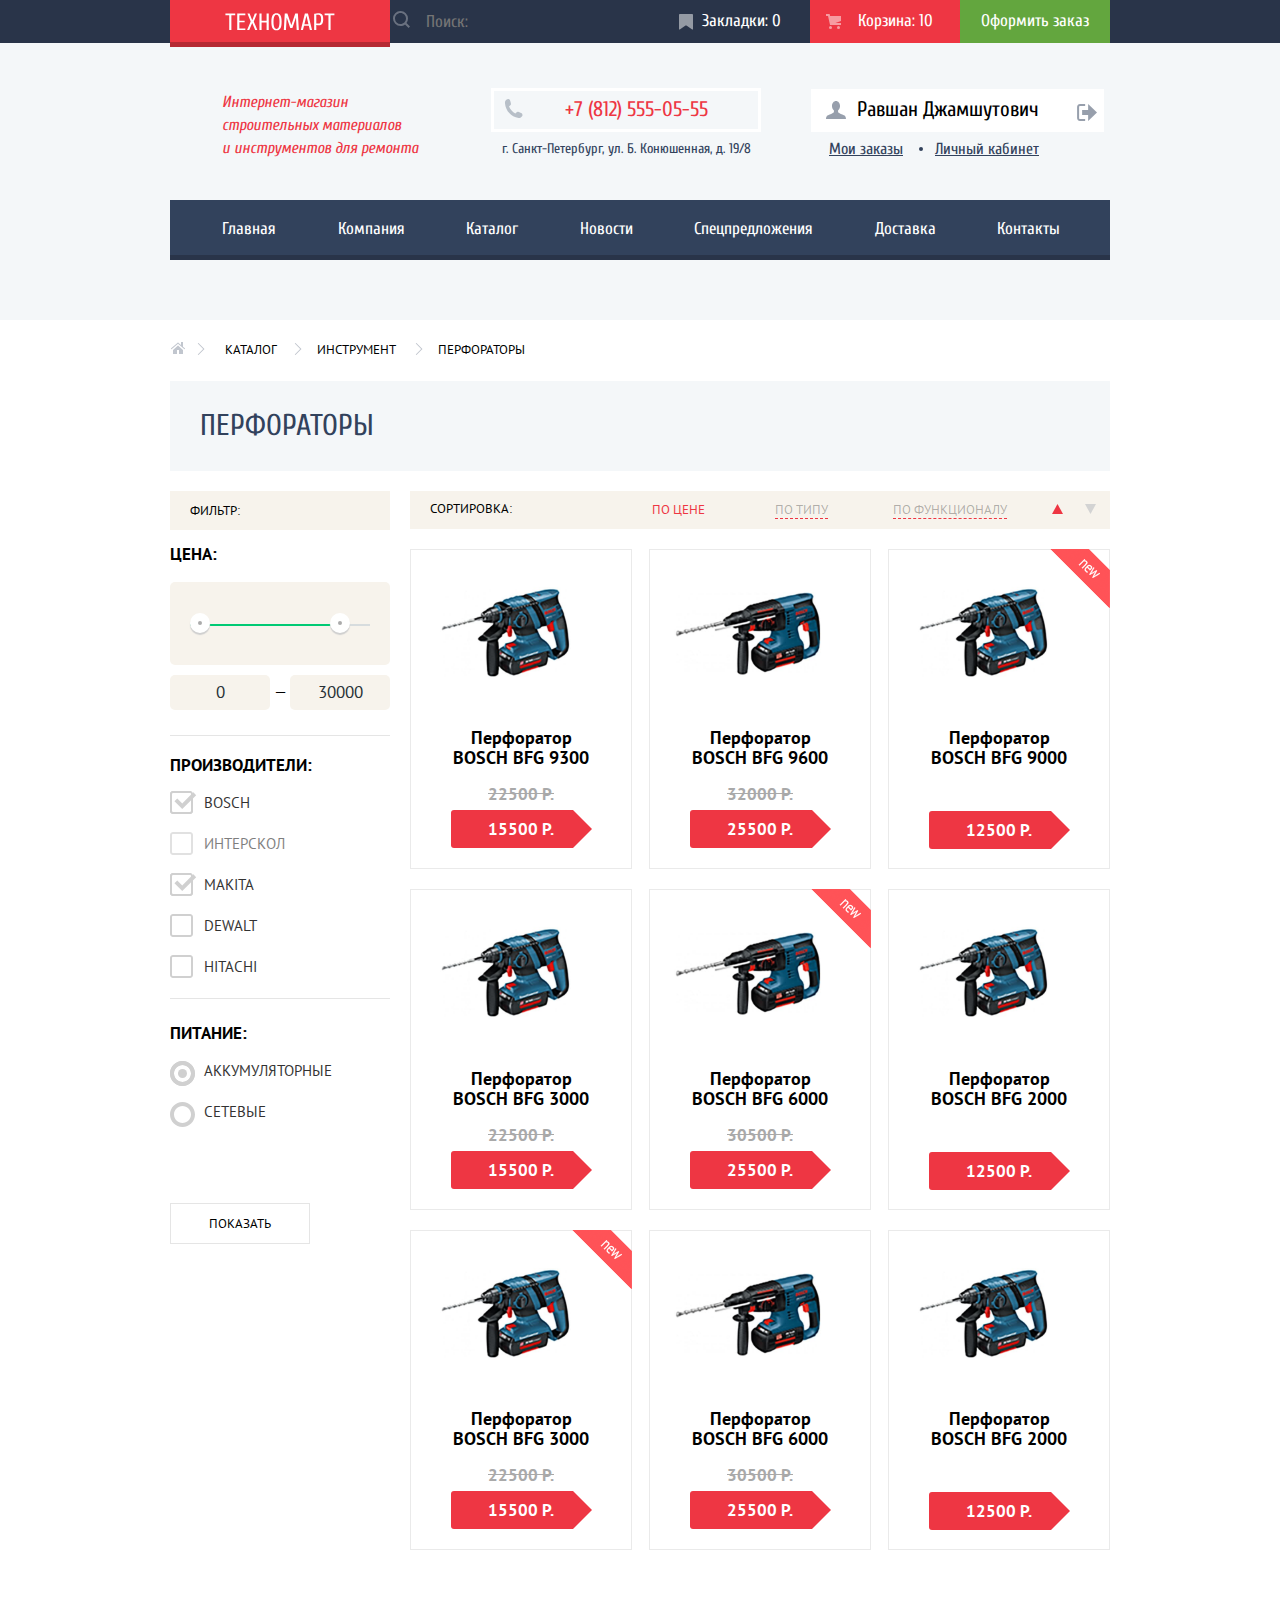
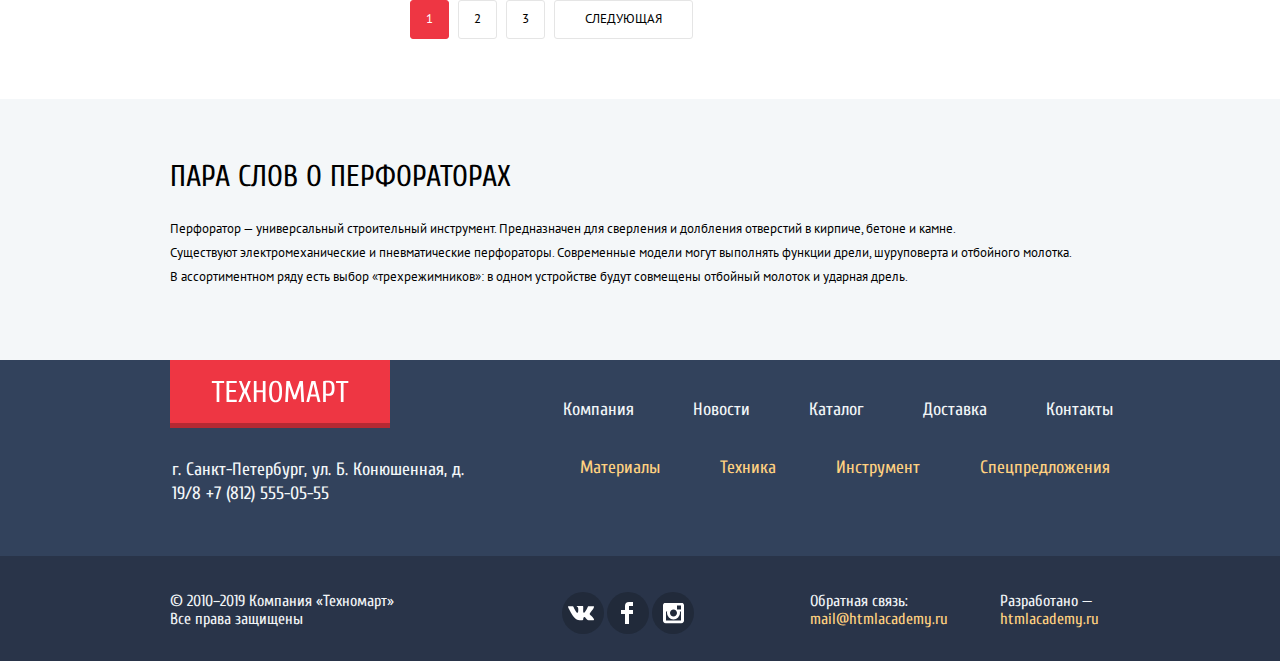
==== commit 181d69a8: "Подготовка к 1 проверке" ====
--- a/catalog.html
+++ b/catalog.html
@@ -5,8 +5,8 @@
   <meta charset="utf-8">
   <title>HTML Academy: Техномарт</title>
   <link href="https://fonts.googleapis.com/css?family=Cuprum:400,400i,700%7CPT+Sans:400,700&display=swap&subset=cyrillic" rel="stylesheet">
-  <link rel="stylesheet" href="css/normalize.css">
-  <link rel="stylesheet" type="text/css" href="css/style.css">
+  <link rel="stylesheet" href="css/normalizemin.css">
+  <link rel="stylesheet" type="text/css" href="css/stylemin.css">
 </head>
 
 <body>
@@ -23,9 +23,13 @@
             <path fill="#ffffff" d="M17 15.586l-3.542-3.542A7.465 7.465 0 0 0 15 7.5 7.5 7.5 0 1 0 7.5 15c1.71 0 3.282-.579 4.544-1.542L15.586 17 17 15.586zM2 7.5C2 4.467 4.467 2 7.5 2 10.532 2 13 4.467 13 7.5c0 3.032-2.468 5.5-5.5 5.5A5.506 5.506 0 0 1 2 7.5z" /></svg>
         </form>
         <ul class="main-user">
-          <li class="bookmark-head"><a href=""><svg xmlns="http://www.w3.org/2000/svg" width="14" height="16" viewBox="0 0 14 16"><path fill="#ffffff" d="M14 15c0 .55-.368.741-.818.426l-5.363-3.765c-.45-.315-1.187-.315-1.637 0L.818 15.426C.368 15.741 0 15.55 0 15V1c0-.55.45-1 1-1h12c.55 0 1 .45 1 1v14z"/></svg>
-Закладки: 0</a></li>
-          <li class="cart cart-catalog"><a href=""><svg xmlns="http://www.w3.org/2000/svg" width="15" height="15" viewBox="0 0 15 15"><circle fill="#ffffff" cx="4.5" cy="13.5" r="1.5"/><circle fill="#ffffff" cx="12.5" cy="13.5" r="1.5"/><path fill="#ffffff" d="M15 2H4.07l-.422-2H0v2h2.031l1.985 9H15V9H9.441L15 6.951z"/></svg>Корзина: 10</a></li>
+          <li class="bookmark-head"><a href=""><svg xmlns="http://www.w3.org/2000/svg" width="14" height="16" viewBox="0 0 14 16">
+                <path fill="#ffffff" d="M14 15c0 .55-.368.741-.818.426l-5.363-3.765c-.45-.315-1.187-.315-1.637 0L.818 15.426C.368 15.741 0 15.55 0 15V1c0-.55.45-1 1-1h12c.55 0 1 .45 1 1v14z" /></svg>
+              Закладки: 0</a></li>
+          <li class="cart cart-catalog"><a href=""><svg xmlns="http://www.w3.org/2000/svg" width="15" height="15" viewBox="0 0 15 15">
+                <circle fill="#ffffff" cx="4.5" cy="13.5" r="1.5" />
+                <circle fill="#ffffff" cx="12.5" cy="13.5" r="1.5" />
+                <path fill="#ffffff" d="M15 2H4.07l-.422-2H0v2h2.031l1.985 9H15V9H9.441L15 6.951z" /></svg>Корзина: 10</a></li>
           <li><a class="checkout" href="">Оформить заказ</a></li>
         </ul>
       </div>
@@ -282,51 +286,51 @@
     </section>
   </main>
   <footer class="foot">
-      <div class="footer-up wrapper">
-        <a href="index.html">
-          <img class="logo-footer" src="img/logo-footer.svg" width="138" height="23" alt="логотип техномарта">
-        </a>
-        <ul class="footer-nav">
-          <li><a href="">Компания</a></li>
-          <li><a href="">Новости</a></li>
-          <li><a href="">Каталог</a></li>
-          <li><a href="">Доставка</a></li>
-          <li><a href="">Контакты</a></li>
-        </ul>
-      </div>
-      <div class="footer-center wrapper">
-        <p class="adress">г. Санкт-Петербург, ул. Б. Конюшенная, д. 19/8
-          <a href="tel:+78125550555">+7 (812) 555-05-55</a>
-        </p>
-        <ul class="footer-nav-center">
-          <li><a href="">Материалы</a></li>
-          <li><a href="">Техника</a></li>
-          <li><a href="">Инструмент</a></li>
-          <li><a href="">Спецпредложения</a></li>
-        </ul>
-      </div>
-      <div class="footer-down-background">
-        <div class="footer-down wrapper">
-          <p class="copyright">© 2010–2019 Компания «Техномарт»
-            Все права защищены</p>
-          <div class="footer-nav-down">
-            <a class="vk" href="#">Вконтакте</a>
-            <a class="fb" href="#">Фейсбук</a>
-            <a class="inst" href="#">Инстаграм</a>
-          </div>
-          <div class="mail-dev">
-            <p>
-              Обратная связь:
-              <a class="mail" href="mailto:mail@htmlacademy.ru">
-                mail@htmlacademy.ru</a>
-            </p>
-            <p>
-              Разработано —
-              <a class="dev" href="https://htmlacademy.ru/intensive/htmlcss">htmlacademy.ru</a>
-            </p>
-          </div>
-        </div>
-      </div>
+    <div class="footer-up wrapper">
+      <a href="index.html">
+        <img class="logo-footer" src="img/logo-footer.svg" width="138" height="23" alt="логотип техномарта">
+      </a>
+      <ul class="footer-nav">
+        <li><a href="">Компания</a></li>
+        <li><a href="">Новости</a></li>
+        <li><a href="">Каталог</a></li>
+        <li><a href="">Доставка</a></li>
+        <li><a href="">Контакты</a></li>
+      </ul>
+    </div>
+    <div class="footer-center wrapper">
+      <p class="adress">г. Санкт-Петербург, ул. Б. Конюшенная, д. 19/8
+        <a href="tel:+78125550555">+7 (812) 555-05-55</a>
+      </p>
+      <ul class="footer-nav-center">
+        <li><a href="">Материалы</a></li>
+        <li><a href="">Техника</a></li>
+        <li><a href="">Инструмент</a></li>
+        <li><a href="">Спецпредложения</a></li>
+      </ul>
+    </div>
+    <div class="footer-down-background">
+      <div class="footer-down wrapper">
+        <p class="copyright">© 2010–2019 Компания «Техномарт»
+          Все права защищены</p>
+        <div class="footer-nav-down">
+          <a class="vk" href="#">Вконтакте</a>
+          <a class="fb" href="#">Фейсбук</a>
+          <a class="inst" href="#">Инстаграм</a>
+        </div>
+        <div class="mail-dev">
+          <p>
+            Обратная связь:
+            <a class="mail" href="mailto:mail@htmlacademy.ru">
+              mail@htmlacademy.ru</a>
+          </p>
+          <p>
+            Разработано —
+            <a class="dev" href="https://htmlacademy.ru/intensive/htmlcss">htmlacademy.ru</a>
+          </p>
+        </div>
+      </div>
+    </div>
   </footer>
   <div class="modal-basket">
     <a class="modal-content-close close-basket">Закрыть</a>
@@ -336,7 +340,7 @@
       <button class="btn btn-basket-next">Продолжить покупки</button>
     </div>
   </div>
-  <script src="js/modal-content.js"></script>
+  <script src="js/modal-contentmin.js"></script>
 </body>
 
 </html>
--- a/css/normalizemin.css
+++ b/css/normalizemin.css
@@ -0,0 +1 @@
+/*! normalize.css v8.0.1 | MIT License | github.com/necolas/normalize.css */html{line-height:1.15;-webkit-text-size-adjust:100%}body{margin:0}main{display:block}h1{font-size:2em;margin:.67em 0}hr{box-sizing:content-box;height:0;overflow:visible}pre{font-family:monospace,monospace;font-size:1em}a{background-color:transparent}abbr[title]{border-bottom:none;text-decoration:underline;text-decoration:underline dotted}b,strong{font-weight:bolder}code,kbd,samp{font-family:monospace,monospace;font-size:1em}small{font-size:80%}sub,sup{font-size:75%;line-height:0;position:relative;vertical-align:baseline}sub{bottom:-.25em}sup{top:-.5em}img{border-style:none}button,input,optgroup,select,textarea{font-family:inherit;font-size:100%;line-height:1.15;margin:0}button,input{overflow:visible}button,select{text-transform:none}[type=button],[type=reset],[type=submit],button{-webkit-appearance:button}[type=button]::-moz-focus-inner,[type=reset]::-moz-focus-inner,[type=submit]::-moz-focus-inner,button::-moz-focus-inner{border-style:none;padding:0}[type=button]:-moz-focusring,[type=reset]:-moz-focusring,[type=submit]:-moz-focusring,button:-moz-focusring{outline:1px dotted ButtonText}fieldset{padding:.35em .75em .625em}legend{box-sizing:border-box;color:inherit;display:table;max-width:100%;padding:0;white-space:normal}progress{vertical-align:baseline}textarea{overflow:auto}[type=checkbox],[type=radio]{box-sizing:border-box;padding:0}[type=number]::-webkit-inner-spin-button,[type=number]::-webkit-outer-spin-button{height:auto}[type=search]{-webkit-appearance:textfield;outline-offset:-2px}[type=search]::-webkit-search-decoration{-webkit-appearance:none}::-webkit-file-upload-button{-webkit-appearance:button;font:inherit}details{display:block}summary{display:list-item}template{display:none}[hidden]{display:none}--- a/css/stylemin.css
+++ b/css/stylemin.css
@@ -0,0 +1 @@
+body{min-width:1200px;margin:0;padding:0;font-family:Cuprum,Arial,sans-serif;color:#000}.wrapper{width:940px;margin:0 auto}.logo{padding-top:13px;padding-right:55px;padding-left:55px;padding-bottom:16px;background-color:#ee3643;-webkit-box-shadow:inset 0 -5px 0 0 rgba(0,0,0,.24);box-shadow:inset 0 -5px 0 0 rgba(0,0,0,.24);z-index:9}.logo-head{position:absolute;top:0;left:0}.logo:hover{background-color:#ca2c37}.logo:active{background-color:#ba2732}.head{min-height:320px;margin-bottom:57px;background-color:#f4f7f9}.header-up{background-color:#293449}.header-up-container{position:relative;display:-webkit-box;display:-ms-flexbox;display:flex;-webkit-box-pack:end;-ms-flex-pack:end;justify-content:flex-end;-webkit-box-align:center;-ms-flex-align:center;align-items:center}.search-style{margin:0}.header-up input{height:43px;border:0;outline:0;background-color:#293449}.header-up input[placeholder]{padding-left:49px;padding-right:59px;font-size:17px;line-height:1.06;color:#fff}.search-style{position:relative}.search-style label{font-size:0}.search-style svg{position:absolute;top:11px;left:20px;opacity:.3}.header-up input:hover{color:#000;background-color:#212a3a}.search-style input:hover+svg{opacity:1}.header-up input[type=search]:focus{background-color:#fff;font-size:17px;line-height:1.06;color:#000}.search-style input:focus+svg{opacity:1}.search-style input:focus+svg path{fill:#ee3643}.main-user{display:-webkit-box;display:-ms-flexbox;display:flex;margin:0;padding:0}.main-user li{width:150px;vertical-align:middle;list-style:none}.main-user a{display:block;padding-top:11px;padding-bottom:12px;text-align:center;font-size:17px;color:#fff;text-decoration:none}.main-user li:hover{background-color:#212a3a}.main-user li svg{opacity:.5}.main-user li:hover svg{opacity:1}.main-user li:active{background-color:#161d29}.main-user li:active svg{opacity:.5}.bookmark-head{padding-right:5px}.bookmark-head svg{padding-right:5px;vertical-align:middle}.cart a{padding-right:12px}.cart svg{padding-right:17px;vertical-align:middle}.cart-catalog{background-color:#ee3643}.checkout{background-color:#63a63e}.checkout:hover{background-color:#5fbb2d}.checkout:active{background-color:#518534}.header-center{display:-webkit-box;display:-ms-flexbox;display:flex;-webkit-box-pack:start;-ms-flex-pack:start;justify-content:flex-start;-webkit-box-align:center;-ms-flex-align:center;align-items:center;margin-bottom:24px}.description{width:197px;margin-right:72px;padding-top:32px;padding-left:52px;font-size:16px;font-style:italic;text-align:left;line-height:1.44;color:#ee3643}.contacts{width:270px;margin-top:30px;margin-right:67px}.tel{position:relative;display:block;padding-top:8px;padding-bottom:9px;padding-right:50px;border:solid 3px #fff;text-align:right;text-decoration:none;font-size:21px;line-height:1;color:#ee3643}.tel::before{content:url(../img/icon-phone.svg);position:absolute;left:10px}.contacts p{margin:0;padding-top:5px;font-size:14px;line-height:1.71;font-style:normal;text-align:center;color:#32425c}.login{width:282px}.btn-log{padding-top:9px;padding-bottom:11px;padding-left:22px;padding-right:25px;border:none;text-decoration:none;font-size:21px;line-height:1;color:#000;background-color:#fff}.btn-log-in{position:relative;margin-right:8px;padding-left:48px}.btn-log-in::before{content:url(../img/icon-login.svg);position:absolute;top:50%;left:14px;-webkit-transform:translateY(-50%);transform:translateY(-50%);opacity:.5}.btn-log:hover{color:#ee3643}.btn-log:active{color:rgba(0,0,0,.3)}.btn-log-in:hover::before{opacity:1}.btn-log-in:active::before{opacity:.7}.nav{display:-webkit-box;display:-ms-flexbox;display:flex;-webkit-box-pack:justify;-ms-flex-pack:justify;justify-content:space-between;margin:0;padding:0;background-color:#32425c;-webkit-box-shadow:inset 0 -5px 0 0 #293449;box-shadow:inset 0 -5px 0 0 #293449}.nav li{list-style:none}.nav a{display:block;padding-top:20px;padding-bottom:23px;padding-left:30px;padding-right:30px;font-size:17px;text-decoration:none;line-height:1;color:#fff}.nav .nav-index{padding-left:52px}.nav .nav-contact{padding-right:50px}.nav li:hover{background-color:#293449}.nav li:active{background-color:#1d2739}.nav li:active a{color:rgba(255,255,255,.5)}.nav-item{display:-webkit-box;display:-ms-flexbox;display:flex;-webkit-box-pack:justify;-ms-flex-pack:justify;justify-content:space-between;margin-bottom:53px}.nav-item-left{width:620px;display:-webkit-box;display:-ms-flexbox;display:flex;-webkit-box-pack:justify;-ms-flex-pack:justify;justify-content:space-between;-ms-flex-line-pack:start;align-content:flex-start;-ms-flex-wrap:wrap;flex-wrap:wrap}.nav-item-right{display:-webkit-box;display:-ms-flexbox;display:flex;-webkit-box-orient:vertical;-webkit-box-direction:normal;-ms-flex-direction:column;flex-direction:column}.offer{position:relative;width:300px;margin-bottom:20px}.offer h2{margin-top:21px;margin-bottom:13px;margin-left:22px;font-size:24px;font-weight:700;line-height:1.25;color:#fff}.offer a{display:block;width:135px;margin-left:24px;margin-bottom:22px;padding-top:10px;padding-bottom:10px;font-size:14px;line-height:1.29;text-align:center;text-transform:uppercase;color:#fff;text-decoration:none;border-radius:3px;background-color:rgba(0,0,0,.1)}.offer a:hover{background-color:rgba(0,0,0,.2)}.offer a:active{background-color:rgba(0,0,0,.3)}.offer-delivery,.offer-materials{background-color:#ffbf47}.offer-delivery{margin-bottom:0}.offer-materials::after{content:url(../img/icon-1.svg);position:absolute;width:44px;height:65px;top:50%;right:43px;margin-top:-30px}.offer-tool{background-color:#3bbce3}.offer-tool::after{content:url(../img/icon-2.svg);position:absolute;width:75px;height:61px;top:50%;right:28px;margin-top:-30px}.offer-equipment{background-color:#dc91d8}.offer-equipment::after{content:url(../img/icon-3.svg);position:absolute;widows:78px;height:62px;top:50%;right:31px;margin-top:-32px}.offer-sale{background-color:#8ed78f}.offer-sale::after{content:url(../img/icon-4.svg);position:absolute;width:59px;height:72px;top:50%;right:45px;margin-top:-36px}.offer-delivery::after{content:url(../img/icon-5.svg);position:absolute;width:78px;height:63px;top:50%;right:31px;margin-top:-31px}.btn{display:block;padding-top:10px;padding-bottom:10px;text-decoration:none;font-size:14px;line-height:1.29;text-transform:uppercase;text-align:center;color:#fff;background-color:#ee3643;border-radius:3px}.btn-slider{position:absolute;bottom:22px;width:195px;margin-left:25px}.popular-item{display:-webkit-box;display:-ms-flexbox;display:flex;-webkit-box-pack:justify;-ms-flex-pack:justify;justify-content:space-between;-webkit-box-align:center;-ms-flex-align:center;align-items:center;margin-bottom:21px;background-color:#f9f5f0}.popular-item h2{margin-top:29px;margin-left:30px;margin-bottom:30px;font-size:30px;line-height:1;font-weight:400;text-transform:uppercase;color:#32425c}.btn:hover{background-color:#ca2c37}.btn:active{background-color:#ba2732}.btn-item{width:253px;margin-right:24px}.products{margin-bottom:0}.products ul{display:-webkit-box;display:-ms-flexbox;display:flex;-ms-flex-wrap:wrap;flex-wrap:wrap;-webkit-box-pack:justify;-ms-flex-pack:justify;justify-content:space-between;margin:0;padding:0}.products li{position:relative;width:220px;margin-bottom:20px;border:solid 1px #eaeaea;list-style:none}.products li:hover .buy{display:block}.products li:hover{-webkit-box-shadow:0 10px 25px rgba(41,52,73,.5);box-shadow:0 10px 25px rgba(41,52,73,.5)}.products img{max-width:100%;height:168px;margin-bottom:6px}.products a{text-decoration:none}.products h3{width:160px;margin:0 auto;font-family:'PT Sans',Arial,sans-serif;font-size:18px;font-weight:700;line-height:1.11;text-align:center;color:#000}.buy{display:none;position:absolute;top:0;left:0;width:100%;height:88px;padding:40px 0;background-color:rgba(255,255,255,.9);z-index:10}.buy a{display:block;width:129px;margin:0 auto;margin-bottom:7px;padding:7px 0;background-color:#63a63e;border:3px solid #63a63e;border-bottom-color:#367315;border-radius:3px;color:#fff;font-size:14px;font-weight:400;font-family:Cuprum,Arial,sans-serif;line-height:18px;text-align:center;text-decoration:none;text-transform:uppercase}.buy-item:hover{border-color:#5fbb2d;border-bottom-color:#367315;background-color:#5fbb2d}.buy-item:active{border-color:#518534;background-color:#518534}.buy .bookmark{border:solid 3px #63a63e;color:#32425c;background-color:#fff;-webkit-box-shadow:none;box-shadow:none}.buy .bookmark:hover{border:solid 3px #32425c}.buy .bookmark:active{opacity:.3;border:solid 3px #32425c}.products p{font-family:'PT Sans',Arial,sans-serif;font-size:17px;font-weight:700;line-height:1.06;text-align:center}.price-old{margin-bottom:7px;text-decoration:line-through;color:#a9a9a9}.price-new{position:relative;display:block;width:80px;margin:0 auto;margin-bottom:19px;padding:10px 30px;color:#fff;background:#ee3643;border-radius:3px}.price-new:after{content:"";position:absolute;top:0;right:-20px;width:0;height:0;border:19px solid #fff;border-left-color:#ee3643}.products .non-old{margin-bottom:43px}.flag{position:absolute;top:-1px;right:-1px;width:60px;height:60px;text-indent:-1000px;overflow:hidden;z-index:20}.flag-new{background:url(../img/new-flag.png) no-repeat 0 0}.flag-item{top:0;right:0}.list-producer{margin-bottom:60px}.list-producer ul{display:-webkit-box;display:-ms-flexbox;display:flex;-ms-flex-wrap:wrap;flex-wrap:wrap;-webkit-box-pack:justify;-ms-flex-pack:justify;justify-content:space-between;padding:0}.list-producer li{list-style:none;border:solid 1px #eaeaea;margin-bottom:20px}.list-producer li:hover{-webkit-box-shadow:0 10px 25px 0 rgba(41,52,73,.5);box-shadow:0 10px 25px 0 rgba(41,52,73,.5)}.list-producer li:active a{-webkit-box-shadow:0 4px 10px 0 rgba(41,52,73,.5);box-shadow:0 4px 10px 0 rgba(41,52,73,.5);opacity:.5}.list-producer a{position:relative;display:block;width:218px;height:143px}.list-producer img{position:absolute;top:50%;left:50%;-webkit-transform:translateX(-50%) translateY(-50%);transform:translateX(-50%) translateY(-50%)}.info-company{display:-webkit-box;display:-ms-flexbox;display:flex;-webkit-box-pack:justify;-ms-flex-pack:justify;justify-content:space-between;margin-bottom:86px}.info-company h2{font-size:30px;font-weight:400;line-height:1;text-transform:uppercase;color:#000}.info-company p{margin:0;font-family:'PT Sans',Arial,sans-serif;font-size:13px;line-height:1.85}.about h2,.contacts-map h2{margin:0;margin-bottom:28px}.about p{width:520px;margin-bottom:24px;font-family:'PT Sans',Arial,sans-serif;font-size:13px;font-weight:400;letter-spacing:normal;line-height:1.85}.about .about-marg{width:386px;margin-bottom:20px}.about ul{margin:0;margin-bottom:35px;padding:0}.about li{position:relative;margin-left:36px;margin-bottom:21px;font-size:18px;font-weight:400;line-height:1.11;list-style:none}.about li::before{content:'';position:absolute;left:-36px;top:9px;display:block;width:25px;height:2px;background:#fb565a}.btn-about{width:220px}.contacts-map p{width:180px;margin-bottom:30px}.open-map{display:block;margin-bottom:35px}.footer-center,.footer-down,.footer-nav,.footer-nav-center,.footer-nav-down,.footer-up{display:-webkit-box;display:-ms-flexbox;display:flex}.foot{background-color:#32425c}.footer-up{margin-bottom:8px}footer li{list-style:none}.logo-footer{padding:20px 41px;background-color:#ee3643;border-bottom:5px solid rgba(0,0,0,.24)}.footer-nav{margin:0;margin-top:38px;margin-left:173px;padding:0}.footer-nav li{padding-right:59px}.footer-nav a,.footer-nav-center a,.footer-nav-down a{text-decoration:none;font-size:18px;line-height:1.33;color:#f1f5f7}.footer-center a:hover,.footer-nav a:hover{text-decoration:underline}.footer-center a:active,.footer-nav a:active{opacity:.5;text-decoration:none}.footer-center{margin-bottom:32px}.adress{margin-left:2px}.adress,.adress a{font-size:18px;font-weight:400;text-decoration:none;line-height:1.33;color:#f3f7f9}.adress p{margin-bottom:0}.footer-nav-center{margin-left:50px}.footer-nav-center li{padding-right:60px}.footer-nav-center li:last-child{padding-right:0}.footer-nav-center a{color:#ffd180}.footer-down-background{background-color:#293449}.footer-down{display:-webkit-box;display:-ms-flexbox;display:flex;-webkit-box-pack:justify;-ms-flex-pack:justify;justify-content:space-between;padding-top:36px;padding-bottom:27px}.footer-down p{margin:0;padding:0;font-size:16px;line-height:1.13;color:#f1f5f7}.footer-down .copyright{width:228px;margin-right:50px}.footer-nav-down{margin:0;padding:0}.footer-nav-down a{position:relative;display:inline-block;width:42px;height:42px;margin:0;margin-right:3px;padding:0;border-radius:50px;vertical-align:middle;font-size:0;background-color:#212a3a}.vk::before{content:url(../img/vk-icon.svg);position:absolute;width:26px;height:15px;top:50%;left:6px;-webkit-transform:translateY(-50%);transform:translateY(-50%)}.fb::before{content:url(../img/fb-icon.svg);position:absolute;width:12px;height:22px;top:50%;left:14px;-webkit-transform:translateY(-50%);transform:translateY(-50%)}.inst::before{content:url(../img/insta-icon.svg);position:absolute;width:21px;height:21px;top:50%;left:11px;-webkit-transform:translateY(-50%);transform:translateY(-50%)}.footer-nav-down a:hover{background-color:#ee3643}.mail-dev{display:-webkit-box;display:-ms-flexbox;display:flex;-webkit-box-pack:justify;-ms-flex-pack:justify;justify-content:space-between}.mail-dev p:first-child{width:135px;margin-right:55px}.mail-dev p:last-child{width:100px;margin-right:10px}.dev,.mail{text-decoration:none;color:#ffd180}.dev:hover,.mail:hover{text-decoration:underline}.dev:active,.mail:active{text-decoration:none;color:#ee3643}.head-catalog{margin-bottom:20px}.contacts-catalog{margin-right:50px}.login-user{margin-top:27px}.user-cabinet{position:relative;display:block;padding-top:10px;padding-bottom:12px;padding-left:46px;padding-right:65px;font-size:21px;line-height:1;color:#000;text-decoration:none;background-color:#fff}.login-user .user-cabinet::before{content:url(../img/icon-user.svg);position:absolute;top:12px;left:15px;opacity:.5}.login-user .user-cabinet::after{content:url(../img/icon-logout.svg);position:absolute;top:15px;right:7px;opacity:.5}.user-cabinet:active{color:rgba(0,0,0,.3)}.user-cabinet:hover::after,.user-cabinet:hover::before{opacity:1}.user-cabinet:active::after,.user-cabinet:active::before{opacity:.5}.user-menu{position:relative}.user-menu::after{position:absolute;top:60%;left:108px;content:"";width:4px;height:4px;background-color:#32425c;border-radius:50%}.user-menu a{display:inline-block;padding-top:8px;padding-left:18px;padding-right:10px;font-size:16px;line-height:1.13;vertical-align:middle;color:#32425c}.user-menu a:hover{color:#ee3643}.user-menu a:active{color:rgba(50,66,92,.3)}.breadcrumbs{display:-webkit-box;display:-ms-flexbox;display:flex;margin-bottom:22px;padding:0}.breadcrumbs li{position:relative;margin-right:40px;list-style:none}.breadcrumbs li:nth-child(3){margin-right:42px}.breadcrumbs li::after{content:url(../img/icon-right-small.svg);position:absolute;top:1px;right:-20px}.breadcrumbs li:nth-child(2)::after{right:-25px}.breadcrumbs li:nth-child(3)::after{right:-27px}.breadcrumbs li:last-child::after{content:""}.breadcrumbs a{font-family:'PT Sans',Arial,sans-serif;font-weight:400;font-size:13px;text-decoration:none;line-height:1.38;text-transform:uppercase;color:#000}.breadcrumbs a:hover{opacity:.7}.item-heading{padding-top:30px;padding-bottom:30px;padding-left:30px;font-size:30px;font-weight:400;line-height:1;color:#32425c;text-transform:uppercase;background-color:#f4f7f9}.selection{display:-webkit-box;display:-ms-flexbox;display:flex}.filter{margin-right:20px}.filter-price{margin-bottom:15px;border-bottom:1px solid #e5e5e5}.filter-section{width:200px;margin:0;margin-bottom:10px;padding-top:11px;padding-bottom:10px;padding-left:20px;font-family:'PT Sans',Arial,sans-serif;font-size:13px;line-height:1.38;text-transform:uppercase;background-color:#f7f3ec}.filter-head{margin-top:0;margin-bottom:14px}.manufacturer,.power{margin:0;padding:0}.manufacturer{margin-bottom:20px;border-bottom:1px solid #e5e5e5}.filter-head,.manufacturer legend,.power legend{font-family:'PT Sans',Arial,sans-serif;font-size:17px;font-weight:700;line-height:1.76;text-transform:uppercase}.manufacturer legend{margin-bottom:12px}.power{margin-bottom:60px}.power legend{margin-bottom:12px}fieldset{border:none}.manufacturer ul,.power ul{margin:0;padding:0}.manufacturer li,.power li{list-style:none;margin-bottom:21px}.manufacturer label,.power label{font-family:'PT Sans',Arial,sans-serif;font-size:15px;line-height:1.33;text-transform:uppercase}.filter button{width:140px;padding-top:11px;padding-bottom:10px;border:solid 1px #e5e5e5;font-family:'PT Sans',Arial,sans-serif;font-size:13px;line-height:1.38;text-transform:uppercase;text-align:center;background-color:#fff;outline:0;cursor:pointer}.filter button:hover{border:solid 1px #bdc6ca}.item-sorting{width:700px}.sort{display:-webkit-box;display:-ms-flexbox;display:flex;background-color:#f7f3ec;margin-bottom:20px}.sort p{margin:0;padding-top:9px;padding-bottom:10px;padding-left:20px;padding-right:100px}.sort-nav{display:-webkit-box;display:-ms-flexbox;display:flex;-webkit-box-pack:justify;-ms-flex-pack:justify;justify-content:space-between;margin:0;padding-top:9px;padding-bottom:10px}.sort p{font-family:'PT Sans',Arial,sans-serif;font-size:13px;line-height:1.38;text-transform:uppercase;background-color:#f7f3ec}.sort-nav li{padding-right:70px;list-style:none}.sort-nav li:nth-child(2){padding-right:65px}.sort-nav li:last-child{padding-right:45px}.sort-nav a{border-bottom:1px dashed #ee3643;font-family:'PT Sans',Arial,sans-serif;font-size:13px;line-height:1.38;text-transform:uppercase;text-decoration:none;color:rgba(0,0,0,.3)}.sort-nav .sort-nav-active{border-bottom:none;color:#ee3643}.sort-nav .sort-nav-active:hover{border-bottom:none;color:#ee3643}.sort-nav a:hover{border-bottom:1px solid #ee3643;color:#000}.arrow-up{margin-top:13px;margin-right:22px;font-size:0}.arrow-up path{fill:#ee3643}.arrow-down:hover path,.arrow-up:hover path{fill:#000}.arrow-down:active path,.arrow-up:active path{fill:#ee3643}.arrow-down{margin-top:13px;font-size:0}.arrow-down path{fill:#d3d3d3}.pages{display:-webkit-box;display:-ms-flexbox;display:flex;margin-top:30px;padding:0}.pages li{margin-right:9px;list-style:none}.pages a{display:inline-block;border:solid 1px #e5e5e5;border-radius:3px;min-width:37px;padding-top:9px;padding-bottom:10px;font-family:'PT Sans',Arial,sans-serif;font-size:13px;line-height:1.38;text-align:center;vertical-align:middle;text-decoration:none;text-transform:uppercase;color:#000}.next-page a{padding-left:30px;padding-right:30px}.pages a:hover{border:solid 1px #bdc6ca}.pages a:active{border:solid 1px #ee3643}.active-page a,.active-page a:hover{background-color:#ee3643;border-color:#ee3643;color:#fff}.about-item{min-height:261px;margin-top:44px;margin-bottom:0;background-color:#f4f7f9}.about-item h2{padding-top:63px;font-size:30px;font-weight:400;line-height:1;text-transform:uppercase}.about-item p{width:911px;padding-bottom:70px;font-family:'PT Sans',Arial,sans-serif;font-weight:400;font-size:13px;line-height:1.85}.manufacturer input[type=checkbox]{display:none}.manufacturer label{position:relative;position:relative;padding-top:2px;padding-left:34px;vertical-align:middle;cursor:pointer;opacity:.8}.manufacturer label:hover{opacity:1}.manufacturer input[type=checkbox]:disabled+label{opacity:.5}.manufacturer input[type=checkbox]+label::before{content:url(../img/checkbox-off.svg);position:absolute;width:26px;height:26px;top:0;left:0}.manufacturer input[type=checkbox]:checked+label::after{content:url(../img/checkbox-on.svg);position:absolute;width:26px;height:26px;top:0;left:0}.power input[type=radio]{display:none}.power input[type=radio]+label{position:relative;display:block;margin-bottom:20px;padding-left:34px;font-family:"PT Sans",Arial,sans-serif;font-style:normal;font-size:15px;line-height:20px;text-transform:uppercase;color:#000;cursor:pointer}.power label{opacity:.8}.power label:hover{opacity:1}.power label:active{opacity:.5}.power input[type=radio]+label::before{content:url(../img/radio-off.svg);position:absolute;width:26px;height:26px;top:0;left:0}.power input[type=radio]:checked+label::after{content:url(../img/radio-on.svg);position:absolute;width:26px;height:26px;top:0;left:0}.modal-content{display:none;position:fixed;top:calc(50% - (446px / 2));left:calc(50% - (620px / 2));width:620px;border-top:7px solid #ee3643;-webkit-box-shadow:0 20px 40px 0 rgba(0,0,0,.75);box-shadow:0 20px 40px 0 rgba(0,0,0,.75);background-color:#fff;z-index:999}.modal-comment label,.modal-content label{font-size:18px;font-weight:400}.modal-content input{margin-top:10px;outline:0}.modal-content input[type=password],.modal-content input[type=text]{width:200px;padding:10px 0 10px 16px;font-family:"PT Sans",Arial,sans-serif;font-size:13px;vertical-align:middle;color:#999;background:#fff;border:2px solid #dee3e4;border-radius:5px}.modal-content-close{position:absolute;top:11px;right:5px;width:27px;height:27px;font-size:0;border:none;background-color:rgba(0,0,0,0);cursor:pointer;outline:0}.modal-content-close::after,.modal-content-close::before{content:"";position:absolute;top:5px;right:0;-webkit-transform:rotate(-45deg);transform:rotate(-45deg);width:27px;height:4px;background:#ee3643;border:none}.modal-content-close::after{-webkit-transform:rotate(45deg);transform:rotate(45deg)}.modal-content-close:hover::after,.modal-content-close:hover::before{background:#ca2c37}.modal-content-close:active::after,.modal-content-close:active::before{background:#ba2732}.feedback-form{display:-webkit-box;display:-ms-flexbox;display:flex;-webkit-box-orient:vertical;-webkit-box-direction:normal;-ms-flex-direction:column;flex-direction:column}.modal-container{width:460px;margin:0 auto;margin-top:40px;margin-bottom:20px}.modal-password,.modal-user{display:inline-block;width:220px;margin-top:5px}.modal-password{margin-left:15px}.modal-comment{width:460px;margin:0 auto;margin-bottom:30px}.modal-comment textarea{width:445px;min-height:104px;margin-top:10px;padding:5px 0 0 12px;font-family:"PT Sans",Arial,sans-serif;font-size:13px;color:#a9a9a9;border:2px solid #dee3e4;border-radius:5px;outline:0}.modal-comment textarea:hover,.modal-content input:hover{border:2px solid #b5b5b5}.modal-comment textarea:focus,.modal-content input:focus{border:2px solid #ee3643}.btn-background{padding:37px 0;background-color:#f4f4f4}.btn-modal{margin:0 auto;padding:11px 199px;border:none;cursor:pointer}.popup-map{display:none;position:fixed;top:calc(50% - (446px / 2));left:calc(50% - (940px / 2));width:940px;height:446px;-webkit-box-shadow:0 20px 40px 0 rgba(0,0,0,.75);box-shadow:0 20px 40px 0 rgba(0,0,0,.75);z-index:999}.map-close{background-color:rgba(0,0,0,0);z-index:10}.popup-map iframe{position:relative;z-index:5;border:none}.popup-map img{position:absolute;top:0;left:0;z-index:1}.modal-basket{display:none;position:fixed;top:50%;left:50%;top:calc(50% - (446px / 2));left:calc(50% - (620px / 2));width:620px;border-top:7px solid #ee3643;-webkit-box-shadow:0 20px 40px 0 rgba(0,0,0,.75);box-shadow:0 20px 40px 0 rgba(0,0,0,.75);background-color:#fff;z-index:999}.modal-basket h2{padding-top:40px;padding-bottom:42px;padding-left:55px;font-size:30px;font-weight:400;line-height:1;text-align:center}.modal-basket h2::before{position:absolute;content:url(../img/modal-check.svg);top:47px;left:82px}.basket-container{padding:37px 0;background-color:#f4f4f4}.btn-basket,.btn-basket-next{display:inline-block;width:220px}.btn-basket{margin-left:80px}.btn-basket-next{margin-left:20px;color:#000;background-color:#fff;border:none;outline:0;cursor:pointer}.btn-basket-next:hover{opacity:.7;background-color:#fff}.btn-basket-next:active{outline:1px solid #ee3643;background-color:#fff}.slider{position:relative}.slider input[type=radio]{display:none}.slider1,.slider2{width:620px;min-height:266px;background-image:url(../img/slide-1.jpg);background-size:620px 266px;background-repeat:no-repeat;background-color:#d3d3d3}.slider2{background-image:url(../img/slide-2.jpg)}.slider h2{margin:0;padding:22px 24px;padding-bottom:0;font-size:36px;font-weight:700;text-transform:uppercase;line-height:1;color:#fff}.slider p{margin-top:3px;margin-left:24px;font-size:18px;font-size:18px;line-height:1.33;color:#fff}.slider-arrows{position:relative}.slider-arrow{position:absolute;top:111px;font-size:45px;color:#fff;background:0 0;text-decoration:none;cursor:pointer;z-index:111}.icon-left{left:0}.icon-right{right:0}.icon-right::before{content:url(../img/icon-right.svg);position:relative;top:5px;right:22px}.icon-left::before{content:url(../img/icon-left.svg);position:relative;top:5px;left:22px}.slider-controls{position:absolute;left:47.5%;bottom:36px;z-index:100;text-align:center;font-size:0}.slider-control{position:relative;display:inline-block;width:6px;height:6px;vertical-align:middle;border:2px solid #fff;background-color:#fff;border-radius:50%;cursor:pointer}.slider-control:first-child{margin-right:10px}.slider-btn-1:checked~.slides .slider1,.slider-btn-2:checked~.slides .slider2{display:none}.arrow-left:checked~.slides .slider1,.arrow-right:checked~.slides .slider2{display:none}.slider-btn-1:checked~.slider-controls .control-1,.slider-btn-2:checked~.slider-controls .control-2{background-color:#ca2c37}.slider-range{width:220px;margin-bottom:25px}.filter-item{margin:0;padding:0;border:none}.range-filter{width:220px}.filter-item legend{margin-bottom:12px;font-family:"PT Sans",Arial,sans-serif;font-size:17px;font-weight:700;line-height:1.76;text-transform:uppercase}.range-controls{position:relative;height:41px;margin-bottom:10px;padding-top:42px;padding-right:20px;padding-left:20px;background-color:#f7f3ec;border-radius:5px}.range-controls .scale{height:2px;background:#d7dcde}.range-controls .bar{width:70%;height:2px;background:#00ca74}.range-controls .toggle{position:absolute;top:31px;left:0;width:4px;height:4px;padding:0;border:8px solid #fff;background-color:#ababab;-webkit-box-shadow:0 2px 1px 0 #cfcfcf;box-shadow:0 2px 1px 0 #cfcfcf;border-radius:50%;cursor:pointer}.range-controls .toggle-min{left:20px}.range-controls .toggle-max{left:160px}.price-controls{position:relative;font-size:0}.price-controls::before{content:"—";position:absolute;font-family:'PT Sans',Arial,sans-serif;font-weight:400;font-size:16px;top:7px;left:104px}.price-controls label{display:inline-block;width:50%;font-size:16px;text-transform:uppercase}.price-controls input{width:80px;padding-top:8px;padding-bottom:8px;padding-left:18px;font-family:"PT Sans",Arial,sans-serif;font-style:normal;font-size:17px;text-align:center;color:#283136;border:none;border-radius:5px;background:#f7f3ec}.max-price{text-align:right}.services input{display:none}.services{background-color:#f4f7f9;margin-bottom:79px}.services-back-1{background-image:url(../img/delivery.png);background-size:468px 261px;background-repeat:no-repeat;background-position:150px 90px}.services-back-2{background-image:url(../img/guarantee.png);background-size:389px 283px;background-repeat:no-repeat;background-position:230px 65px}.services-back-3{background-image:url(../img/credit.png);background-size:465px 285px;background-repeat:no-repeat;background-position:140px 65px}.services-block::after{content:"";position:absolute;z-index:70;top:-45px;left:230px;width:15px;height:284px;background:url(../img/shadow.png) no-repeat;background-position:0 0}.services-container{display:-webkit-box;display:-ms-flexbox;display:flex;padding-bottom:69px}.services h2{margin:0;padding-top:68px;padding-bottom:25px;font-size:30px;font-weight:400;line-height:1;text-transform:uppercase;color:#000}.services p{margin:0;font-family:'PT Sans',Arial,sans-serif;font-size:13px;line-height:1.85}.services-list{position:relative;margin-top:68px;padding-left:0}.services-list li{list-style:none}.services-list label{display:block;width:217px;padding-top:15px;padding-bottom:17px;padding-left:23px;font-size:21px;font-weight:700;line-height:1.43;text-align:left;text-decoration:none;background-color:#32425c;color:#fff;cursor:pointer}.services-list li label:hover{background-color:#293449}.services-list li label:active{background-color:#fff;color:#32425c}.services-container h2{font-size:36px;line-height:1;color:#32425c}.services-description{display:none;width:620px;min-height:285px;margin-left:80px}.services-back-1 p{width:275px}.services-back-2 p{width:379px}.services-back-3 p{width:279px;margin-bottom:30px}.btn-services{width:195px;border:none;cursor:pointer}.servic-check-1:checked~.serv-desc-container .services-back-1,.servic-check-2:checked~.serv-desc-container .services-back-2,.servic-check-3:checked~.serv-desc-container .services-back-3{display:block}.servic-check-1:checked~.services-list .servic-check-active-1,.servic-check-2:checked~.services-list .servic-check-active-2,.servic-check-3:checked~.services-list .servic-check-active-3{background-color:#fff;color:#32425c}.open-modal-content{cursor:pointer}.modal-show{display:block;-webkit-animation:bounce .6s;animation:bounce .6s}.error{-webkit-animation:shake .6s;animation:shake .6s}@-webkit-keyframes bounce{0%{-webkit-transform:translateY(-2000px);transform:translateY(-2000px)}70%{-webkit-transform:translateY(30px);transform:translateY(30px)}90%{-webkit-transform:translateY(-10px);transform:translateY(-10px)}100%{-webkit-transform:translateY(0);transform:translateY(0)}}@keyframes bounce{0%{-webkit-transform:translateY(-2000px);transform:translateY(-2000px)}70%{-webkit-transform:translateY(30px);transform:translateY(30px)}90%{-webkit-transform:translateY(-10px);transform:translateY(-10px)}100%{-webkit-transform:translateY(0);transform:translateY(0)}}@-webkit-keyframes shake{0%,100%{-webkit-transform:translateX(0);transform:translateX(0)}10%,30%,50%,70%,90%{-webkit-transform:translateX(-10px);transform:translateX(-10px)}20%,40%,60%,80%{-webkit-transform:translateX(10px);transform:translateX(10px)}}@keyframes shake{0%,100%{-webkit-transform:translateX(0);transform:translateX(0)}10%,30%,50%,70%,90%{-webkit-transform:translateX(-10px);transform:translateX(-10px)}20%,40%,60%,80%{-webkit-transform:translateX(10px);transform:translateX(10px)}}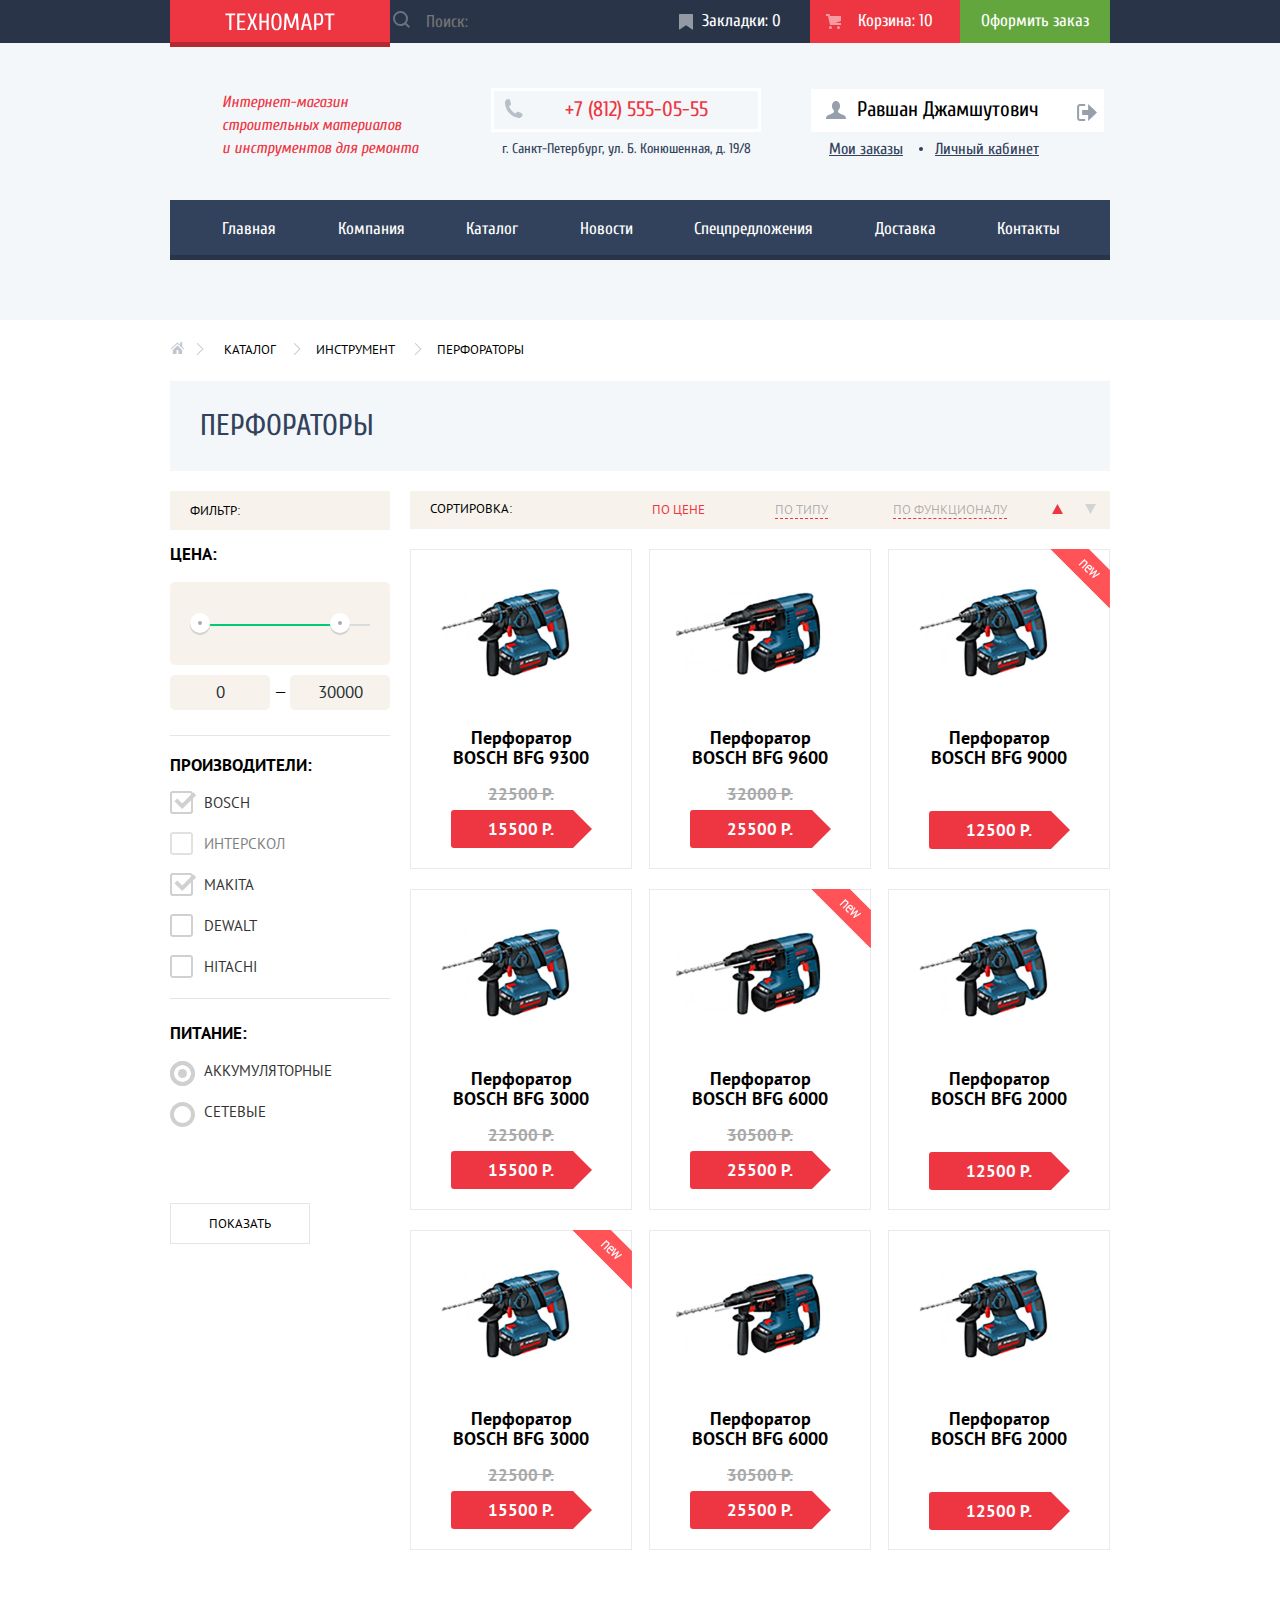
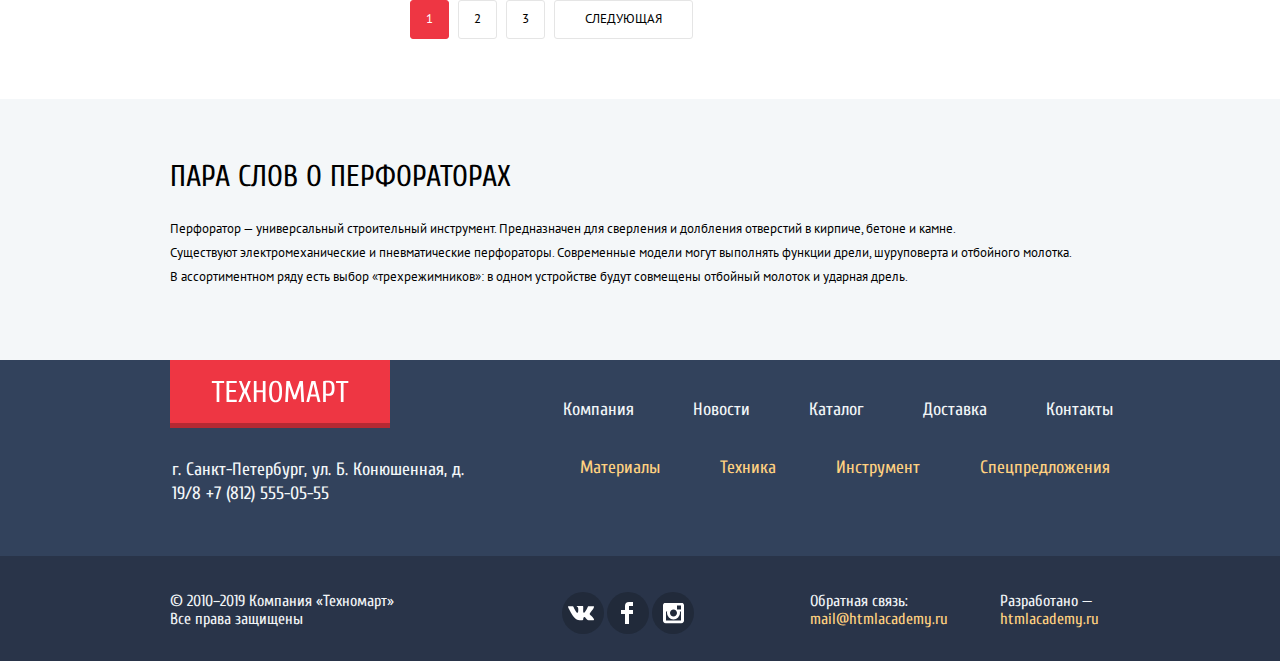
==== commit ed6f17a6: "изменения после защиты" ====
--- a/catalog.html
+++ b/catalog.html
@@ -6,7 +6,7 @@
   <title>HTML Academy: Техномарт</title>
   <link href="https://fonts.googleapis.com/css?family=Cuprum:400,400i,700%7CPT+Sans:400,700&display=swap&subset=cyrillic" rel="stylesheet">
   <link rel="stylesheet" href="css/normalizemin.css">
-  <link rel="stylesheet" type="text/css" href="css/stylemin.css">
+  <link rel="stylesheet" type="text/css" href="css/style.css">
 </head>
 
 <body>
@@ -64,7 +64,7 @@
   </header>
   <main>
     <ul class="breadcrumbs wrapper">
-      <li><a href="index.html"><img src="img/icon-home.svg" alt="на главную"></a></li>
+      <li><a href="index.html"><img src="img/icon-home.svg" width="14"  height="12" alt="на главную"></a></li>
       <li><a href="">каталог</a></li>
       <li><a href="">инcтрумент</a></li>
       <li><a>перфораторы</a></li>
@@ -83,7 +83,7 @@
                 <div class="range-filter">
                   <div class="range-controls">
                     <div class="scale">
-                      <div class="bar" style="margin-left: 0%; width: 80%"></div>
+                      <div class="bar"></div>
                     </div>
                     <div class="toggle toggle-min"></div>
                     <div class="toggle toggle-max"></div>
@@ -97,11 +97,12 @@
             </form>
           </div>
         </div>
+        <form action="https://echo.htmlacademy.ru" method="post">
         <fieldset class="manufacturer">
           <legend>производители:</legend>
           <ul>
             <li>
-              <input type="checkbox" name="firm1" id="ch1" value="Bosch" checked>
+              <input type="checkbox" name="firm1" id="ch1" value="bosch" checked>
               <label for="ch1">bosch</label>
             </li>
             <li>
@@ -135,7 +136,8 @@
             </li>
           </ul>
         </fieldset>
-        <button type="button">показать</button>
+        <button type="submit">показать</button>
+        </form>
       </div>
       <div class="item-sorting">
         <div class="sort">
@@ -295,7 +297,7 @@
         <li><a href="">Новости</a></li>
         <li><a href="">Каталог</a></li>
         <li><a href="">Доставка</a></li>
-        <li><a href="">Контакты</a></li>
+        <li class="footer-nav-contacts"><a href="">Контакты</a></li>
       </ul>
     </div>
     <div class="footer-center wrapper">
--- a/css/style.css
+++ b/css/style.css
@@ -0,0 +1,2455 @@
+body {
+  min-width: 960px;
+  margin: 0;
+  padding: 0;
+  font-family: "Cuprum", "Arial", sans-serif;
+  color: #000000;
+}
+
+.wrapper {
+  width: 940px;
+  margin: 0 auto;
+}
+
+.logo {
+  padding-top: 13px;
+  padding-right: 55px;
+  padding-left: 55px;
+  padding-bottom: 16px;
+  background-color: #ee3643;
+  -webkit-box-shadow: inset 0px -5px 0 0 rgba(0, 0, 0, 0.24);
+  box-shadow: inset 0px -5px 0 0 rgba(0, 0, 0, 0.24);
+  z-index: 9;
+}
+
+.logo-head {
+  position: absolute;
+  top: 0;
+  left: 0;
+}
+
+.logo:hover {
+  background-color: #ca2c37;
+}
+
+.logo:active {
+  background-color: #ba2732;
+}
+
+.head {
+  min-height: 320px;
+  margin-bottom: 57px;
+  background-color: #f4f7f9;
+}
+
+.header-up {
+  background-color: #293449;
+}
+
+.header-up-container {
+  position: relative;
+  display: -webkit-box;
+  display: -ms-flexbox;
+  display: flex;
+  -webkit-box-pack: end;
+  -ms-flex-pack: end;
+  justify-content: flex-end;
+  -webkit-box-align: center;
+  -ms-flex-align: center;
+  align-items: center;
+}
+
+.search-style {
+  margin: 0;
+}
+
+.header-up input {
+  height: 43px;
+  border: 0;
+  outline: none;
+  background-color: #293449;
+}
+
+.header-up input[placeholder] {
+  padding-left: 49px;
+  padding-right: 59px;
+  font-size: 17px;
+  line-height: 1.06;
+  color: #ffffff;
+}
+
+.search-style {
+  position: relative;
+}
+
+.search-style label {
+  font-size: 0;
+}
+
+.search-style svg {
+  position: absolute;
+  top: 11px;
+  left: 20px;
+  opacity: 0.3;
+}
+
+.header-up input:hover {
+  color: #000000;
+  background-color: #212a3a;
+}
+
+.search-style input:hover+svg {
+  opacity: 1;
+}
+
+
+.header-up input[type=search]:focus {
+  background-color: #ffffff;
+  font-size: 17px;
+  line-height: 1.06;
+  color: black;
+}
+
+.search-style input:focus+svg {
+  opacity: 1;
+}
+
+
+.search-style input:focus+svg path {
+  fill: #ee3643;
+}
+
+
+.main-user {
+  display: -webkit-box;
+  display: -ms-flexbox;
+  display: flex;
+  margin: 0;
+  padding: 0;
+}
+
+.main-user li {
+  width: 150px;
+  vertical-align: middle;
+  list-style: none;
+}
+
+.main-user a {
+  display: block;
+  padding-top: 11px;
+  padding-bottom: 12px;
+  text-align: center;
+  font-size: 17px;
+  color: #ffffff;
+  text-decoration: none;
+}
+
+.main-user li:hover {
+  background-color: #212a3a;
+}
+
+.main-user li svg {
+  opacity: 0.5;
+}
+
+.main-user li:hover svg {
+  opacity: 1;
+}
+
+.main-user li:active {
+  background-color: #161d29;
+}
+
+.main-user li:active svg {
+  opacity: 0.5;
+}
+
+.bookmark-head {
+  padding-right: 5px;
+}
+
+.bookmark-head svg {
+  padding-right: 5px;
+  vertical-align: middle;
+}
+
+.cart a {
+  padding-right: 12px;
+}
+
+.cart svg {
+  padding-right: 17px;
+  vertical-align: middle;
+}
+
+
+.cart-catalog {
+  background-color: #ee3643;
+}
+
+.checkout {
+  background-color: #63a63e;
+}
+
+.checkout:hover {
+  background-color: #5fbb2d;
+}
+
+.checkout:active {
+  background-color: #518534;
+}
+
+.header-center {
+  display: -webkit-box;
+  display: -ms-flexbox;
+  display: flex;
+  -webkit-box-pack: start;
+  -ms-flex-pack: start;
+  justify-content: flex-start;
+  -webkit-box-align: center;
+  -ms-flex-align: center;
+  align-items: center;
+  margin-bottom: 24px;
+}
+
+.description {
+  width: 197px;
+  margin-right: 72px;
+  padding-top: 32px;
+  padding-left: 52px;
+  font-size: 16px;
+  font-style: italic;
+  text-align: left;
+  line-height: 1.44;
+  color: #ee3643;
+}
+
+.contacts {
+  width: 270px;
+  margin-top: 30px;
+  margin-right: 67px;
+}
+
+
+.tel {
+  position: relative;
+  display: block;
+  padding-top: 8px;
+  padding-bottom: 9px;
+  padding-right: 50px;
+  border: solid 3px #ffffff;
+  text-align: right;
+  text-decoration: none;
+  font-size: 21px;
+  line-height: 1;
+  color: #ee3643;
+}
+
+.tel::before {
+  content: url(../img/icon-phone.svg);
+  position: absolute;
+  left: 10px;
+}
+
+.contacts p {
+  margin: 0;
+  padding-top: 5px;
+  font-size: 14px;
+  line-height: 1.71;
+  font-style: normal;
+  text-align: center;
+  color: #32425c;
+}
+
+.login {
+  width: 282px;
+}
+
+.btn-log {
+  padding-top: 9px;
+  padding-bottom: 11px;
+  padding-left: 22px;
+  padding-right: 25px;
+  border: none;
+  text-decoration: none;
+  font-size: 21px;
+  line-height: 1;
+  color: #000000;
+  background-color: #ffffff;
+}
+
+
+.btn-log-in {
+  position: relative;
+  margin-right: 8px;
+  padding-left: 48px;
+}
+
+.btn-log-in::before {
+  content: url(../img/icon-login.svg);
+  position: absolute;
+  top: 50%;
+  left: 14px;
+  -webkit-transform: translateY(-50%);
+  transform: translateY(-50%);
+  opacity: 0.5;
+}
+
+.btn-log:hover {
+  color: #ee3643;
+}
+
+.btn-log:active {
+  color: rgba(0, 0, 0, 0.3);
+}
+
+.btn-log-in:hover::before {
+  opacity: 1;
+}
+
+.btn-log-in:active::before {
+  opacity: 0.7;
+}
+
+
+.nav {
+  display: -webkit-box;
+  display: -ms-flexbox;
+  display: flex;
+  -webkit-box-pack: justify;
+  -ms-flex-pack: justify;
+  justify-content: space-between;
+  margin: 0;
+  padding: 0;
+  background-color: #32425c;
+  -webkit-box-shadow: inset 0px -5px 0 0 #293449;
+  box-shadow: inset 0px -5px 0 0 #293449;
+}
+
+.nav li {
+  list-style: none;
+}
+
+.nav a {
+  display: block;
+  padding-top: 20px;
+  padding-bottom: 23px;
+  padding-left: 30px;
+  padding-right: 30px;
+  font-size: 17px;
+  text-decoration: none;
+  line-height: 1;
+  color: #ffffff;
+}
+
+.nav .nav-index {
+  padding-left: 52px;
+}
+
+.nav .nav-contact {
+  padding-right: 50px;
+}
+
+.nav li:hover {
+  background-color: #293449;
+}
+
+.nav li:active {
+  background-color: #1d2739;
+}
+
+.nav li:active a {
+  color: rgba(255, 255, 255, 0.5);
+}
+
+.nav-item {
+  display: -webkit-box;
+  display: -ms-flexbox;
+  display: flex;
+  -webkit-box-pack: justify;
+  -ms-flex-pack: justify;
+  justify-content: space-between;
+  margin-bottom: 53px;
+}
+
+.nav-item-left {
+  width: 620px;
+  display: -webkit-box;
+  display: -ms-flexbox;
+  display: flex;
+  -webkit-box-pack: justify;
+  -ms-flex-pack: justify;
+  justify-content: space-between;
+  -ms-flex-line-pack: start;
+  align-content: flex-start;
+  -ms-flex-wrap: wrap;
+  flex-wrap: wrap;
+}
+
+.nav-item-right {
+  display: -webkit-box;
+  display: -ms-flexbox;
+  display: flex;
+  -webkit-box-orient: vertical;
+  -webkit-box-direction: normal;
+  -ms-flex-direction: column;
+  flex-direction: column;
+}
+
+.offer {
+  position: relative;
+  width: 300px;
+  margin-bottom: 20px;
+}
+
+
+.offer h2 {
+  margin-top: 21px;
+  margin-bottom: 13px;
+  margin-left: 22px;
+  font-size: 24px;
+  font-weight: bold;
+  line-height: 1.25;
+  color: #ffffff;
+}
+
+.offer a {
+  display: block;
+  width: 135px;
+  margin-left: 24px;
+  margin-bottom: 22px;
+  padding-top: 10px;
+  padding-bottom: 10px;
+  font-size: 14px;
+  line-height: 1.29;
+  text-align: center;
+  text-transform: uppercase;
+  color: #ffffff;
+  text-decoration: none;
+  border-radius: 3px;
+  background-color: rgba(0, 0, 0, 0.1);
+}
+
+.offer a:hover {
+  background-color: rgba(0, 0, 0, 0.2);
+}
+
+.offer a:active {
+  background-color: rgba(0, 0, 0, 0.3);
+}
+
+.offer-materials,
+.offer-delivery {
+  background-color: #ffbf47;
+}
+
+.offer-delivery {
+  margin-bottom: 0;
+}
+
+.offer-materials::after {
+  content: url(../img/icon-1.svg);
+  position: absolute;
+  width: 44px;
+  height: 65px;
+  top: 50%;
+  right: 43px;
+  margin-top: -30px;
+}
+
+.offer-tool {
+  background-color: #3bbce3;
+}
+
+.offer-tool::after {
+  content: url(../img/icon-2.svg);
+  position: absolute;
+  width: 75px;
+  height: 61px;
+  top: 50%;
+  right: 28px;
+  margin-top: -30px;
+}
+
+.offer-equipment {
+  background-color: #dc91d8;
+}
+
+.offer-equipment::after {
+  content: url(../img/icon-3.svg);
+  position: absolute;
+  widows: 78px;
+  height: 62px;
+  top: 50%;
+  right: 31px;
+  margin-top: -32px;
+}
+
+.offer-sale {
+  background-color: #8ed78f;
+}
+
+.offer-sale::after {
+  content: url(../img/icon-4.svg);
+  position: absolute;
+  width: 59px;
+  height: 72px;
+  top: 50%;
+  right: 45px;
+  margin-top: -36px;
+}
+
+.offer-delivery::after {
+  content: url(../img/icon-5.svg);
+  position: absolute;
+  width: 78px;
+  height: 63px;
+  top: 50%;
+  right: 31px;
+  margin-top: -31px;
+}
+
+
+
+.btn {
+  display: block;
+  padding-top: 10px;
+  padding-bottom: 10px;
+  text-decoration: none;
+  font-size: 14px;
+  line-height: 1.29;
+  text-transform: uppercase;
+  text-align: center;
+  color: #ffffff;
+  background-color: #ee3643;
+  border-radius: 3px;
+}
+
+.btn-slider {
+  position: absolute;
+  bottom: 22px;
+  width: 195px;
+  margin-left: 25px;
+}
+
+
+.popular-item {
+  display: -webkit-box;
+  display: -ms-flexbox;
+  display: flex;
+  -webkit-box-pack: justify;
+  -ms-flex-pack: justify;
+  justify-content: space-between;
+  -webkit-box-align: center;
+  -ms-flex-align: center;
+  align-items: center;
+  margin-bottom: 21px;
+  background-color: #f9f5f0;
+}
+
+.popular-item h2 {
+  margin-top: 29px;
+  margin-left: 30px;
+  margin-bottom: 30px;
+  font-size: 30px;
+  line-height: 1;
+  font-weight: normal;
+  text-transform: uppercase;
+  color: #32425c;
+}
+
+.btn:hover {
+  background-color: #ca2c37;
+}
+
+.btn:active {
+  background-color: #ba2732;
+}
+
+.btn-item {
+  width: 253px;
+  margin-right: 24px;
+}
+
+.products {
+  margin-bottom: 0;
+}
+
+.products ul {
+  display: -webkit-box;
+  display: -ms-flexbox;
+  display: flex;
+  -ms-flex-wrap: wrap;
+  flex-wrap: wrap;
+  -webkit-box-pack: justify;
+  -ms-flex-pack: justify;
+  justify-content: space-between;
+  margin: 0;
+  padding: 0;
+}
+
+.products li {
+  position: relative;
+  width: 220px;
+  margin-bottom: 20px;
+  border: solid 1px #eaeaea;
+  list-style: none;
+}
+
+.products li:hover .buy {
+  display: block;
+}
+
+.products li:hover {
+  -webkit-box-shadow: 0 10px 25px rgba(41, 52, 73, .5);
+  box-shadow: 0 10px 25px rgba(41, 52, 73, .5);
+}
+
+.products img {
+  max-width: 100%;
+  height: 168px;
+  margin-bottom: 6px;
+}
+
+.products a {
+  text-decoration: none;
+}
+
+.products h3 {
+  width: 160px;
+  margin: 0 auto;
+  font-family: "PT Sans", "Arial", sans-serif;
+  font-size: 18px;
+  font-weight: bold;
+  line-height: 1.11;
+  text-align: center;
+  color: #000000;
+}
+
+.buy {
+  display: none;
+  position: absolute;
+  top: 0;
+  left: 0;
+  width: 100%;
+  height: 88px;
+  padding: 40px 0;
+  background-color: rgba(255, 255, 255, 0.9);
+  z-index: 10;
+}
+
+
+.buy a {
+  display: block;
+  width: 129px;
+  margin: 0 auto;
+  margin-bottom: 7px;
+  padding: 7px 0;
+  background-color: #63a63e;
+  border: 3px solid #63a63e;
+  border-bottom-color: #367315;
+  border-radius: 3px;
+  color: white;
+  font-size: 14px;
+  font-weight: normal;
+  font-family: "Cuprum", "Arial", sans-serif;
+  line-height: 18px;
+  text-align: center;
+  text-decoration: none;
+  text-transform: uppercase;
+}
+
+.buy-item:hover {
+  border-color: #5fbb2d;
+  border-bottom-color: #367315;
+  background-color: #5fbb2d;
+}
+
+.buy-item:active {
+  border-color: #518534;
+  background-color: #518534;
+}
+
+
+.buy .bookmark {
+  border: solid 3px #63a63e;
+  color: #32425c;
+  background-color: #ffffff;
+  -webkit-box-shadow: none;
+  box-shadow: none;
+}
+
+.buy .bookmark:hover {
+  border: solid 3px #32425c;
+}
+
+.buy .bookmark:active {
+  opacity: 0.3;
+  border: solid 3px #32425c;
+}
+
+.products p {
+  font-family: "PT Sans", "Arial", sans-serif;
+  font-size: 17px;
+  font-weight: bold;
+  line-height: 1.06;
+  text-align: center;
+}
+
+.price-old {
+  margin-bottom: 7px;
+  text-decoration: line-through;
+  color: #a9a9a9;
+}
+
+.price-new {
+  position: relative;
+  display: block;
+  width: 80px;
+  margin: 0 auto;
+  margin-bottom: 19px;
+  padding: 10px 30px;
+  color: white;
+  background: #ee3643;
+  border-radius: 3px;
+}
+
+.price-new:after {
+  content: "";
+  position: absolute;
+  top: 0;
+  right: -20px;
+  width: 0;
+  height: 0;
+  border: 19px solid white;
+  border-left-color: #ee3643;
+}
+
+.products .non-old {
+  margin-bottom: 43px;
+}
+
+.flag {
+  position: absolute;
+  top: -1px;
+  right: -1px;
+  width: 60px;
+  height: 60px;
+  text-indent: -1000px;
+  overflow: hidden;
+  z-index: 20;
+}
+
+.flag-new {
+  background: url("../img/new-flag.png") no-repeat 0 0;
+}
+
+.flag-item {
+  top: 0px;
+  right: 0px;
+}
+
+.list-producer {
+  margin-bottom: 60px;
+}
+
+
+.list-producer ul {
+  display: -webkit-box;
+  display: -ms-flexbox;
+  display: flex;
+  -ms-flex-wrap: wrap;
+  flex-wrap: wrap;
+  -webkit-box-pack: justify;
+  -ms-flex-pack: justify;
+  justify-content: space-between;
+  padding: 0;
+}
+
+.list-producer li {
+  list-style: none;
+  border: solid 1px #eaeaea;
+  margin-bottom: 20px;
+}
+
+.list-producer li:hover {
+  -webkit-box-shadow: 0px 10px 25px 0 rgba(41, 52, 73, 0.5);
+  box-shadow: 0px 10px 25px 0 rgba(41, 52, 73, 0.5);
+}
+
+.list-producer li:active a {
+  -webkit-box-shadow: 0px 4px 10px 0 rgba(41, 52, 73, 0.5);
+  box-shadow: 0px 4px 10px 0 rgba(41, 52, 73, 0.5);
+  opacity: 0.5;
+}
+
+.list-producer a {
+  position: relative;
+  display: block;
+  width: 218px;
+  height: 143px;
+}
+
+.list-producer img {
+  position: absolute;
+  top: 50%;
+  left: 50%;
+  -webkit-transform: translateX(-50%) translateY(-50%);
+  transform: translateX(-50%) translateY(-50%);
+}
+
+.info-company {
+  display: -webkit-box;
+  display: -ms-flexbox;
+  display: flex;
+  -webkit-box-pack: justify;
+  -ms-flex-pack: justify;
+  justify-content: space-between;
+  margin-bottom: 86px;
+}
+
+.info-company h2 {
+  font-size: 30px;
+  font-weight: normal;
+  line-height: 1;
+  text-transform: uppercase;
+  color: #000000;
+}
+
+.info-company p {
+  margin: 0;
+  font-family: "PT Sans", "Arial", sans-serif;
+  font-size: 13px;
+  line-height: 1.85;
+}
+
+.about h2,
+.contacts-map h2 {
+  margin: 0;
+  margin-bottom: 28px;
+}
+
+.about p {
+  width: 520px;
+  margin-bottom: 24px;
+  font-family: "PT Sans", "Arial", sans-serif;
+  font-size: 13px;
+  font-weight: normal;
+  letter-spacing: normal;
+  line-height: 1.85;
+}
+
+.about .about-marg {
+  width: 386px;
+  margin-bottom: 20px;
+}
+
+.about ul {
+  margin: 0;
+  margin-bottom: 35px;
+  padding: 0;
+}
+
+
+.about li {
+  position: relative;
+  margin-left: 36px;
+  margin-bottom: 21px;
+  font-size: 18px;
+  font-weight: normal;
+  line-height: 1.11;
+  list-style: none;
+}
+
+.about li::before {
+  content: ";
+  position: absolute;
+  left: -36px;
+  top: 9px;
+  display: block;
+  width: 25px;
+  height: 2px;
+  background: #fb565a;
+}
+
+.btn-about {
+  width: 220px;
+}
+
+.contacts-map p {
+  width: 180px;
+  margin-bottom: 30px;
+}
+
+.open-map {
+  display: block;
+  margin-bottom: 35px;
+}
+
+.footer-up,
+.footer-center,
+.footer-down,
+.footer-nav,
+.footer-nav-center,
+.footer-nav-down {
+  display: -webkit-box;
+  display: -ms-flexbox;
+  display: flex;
+}
+
+.foot {
+  background-color: #32425c;
+}
+
+
+.footer-up {
+  margin-bottom: 8px;
+}
+
+footer li {
+  list-style: none;
+}
+
+.logo-footer {
+  padding: 20px 41px;
+  background-color: #ee3643;
+  border-bottom: 5px solid rgba(0, 0, 0, 0.24);
+}
+
+.footer-nav {
+  margin: 0;
+  margin-top: 38px;
+  margin-left: 173px;
+  padding: 0;
+}
+
+.footer-nav li {
+  padding-right: 59px;
+}
+
+.footer-nav a,
+.footer-nav-center a,
+.footer-nav-down a {
+  text-decoration: none;
+  font-size: 18px;
+  line-height: 1.33;
+  color: #f1f5f7;
+}
+
+.footer-nav .footer-nav-contacts {
+  padding-right: 0;
+}
+
+
+.footer-nav a:hover,
+.footer-center a:hover {
+  text-decoration: underline;
+}
+
+.footer-nav a:active,
+.footer-center a:active {
+  opacity: 0.5;
+  text-decoration: none;
+}
+
+.footer-center {
+  margin-bottom: 32px;
+}
+
+.adress {
+  margin-left: 2px;
+}
+
+.adress,
+.adress a {
+  font-size: 18px;
+  font-weight: normal;
+  text-decoration: none;
+  line-height: 1.33;
+  color: #f3f7f9;
+}
+
+.adress p {
+  margin-bottom: 0;
+}
+
+.footer-nav-center {
+  margin-left: 50px;
+}
+
+.footer-nav-center li {
+  padding-right: 60px;
+}
+
+.footer-nav-center li:last-child {
+  padding-right: 0;
+}
+
+.footer-nav-center a {
+  color: #ffd180;
+}
+
+.footer-down-background {
+  background-color: #293449;
+}
+
+.footer-down {
+  display: -webkit-box;
+  display: -ms-flexbox;
+  display: flex;
+  -webkit-box-pack: justify;
+  -ms-flex-pack: justify;
+  justify-content: space-between;
+  padding-top: 36px;
+  padding-bottom: 27px;
+}
+
+.footer-down p {
+  margin: 0;
+  padding: 0;
+  font-size: 16px;
+  line-height: 1.13;
+  color: #f1f5f7;
+}
+
+.footer-down .copyright {
+  width: 228px;
+  margin-right: 50px;
+}
+
+.footer-nav-down {
+  margin: 0;
+  padding: 0;
+}
+
+
+.footer-nav-down a {
+  position: relative;
+  display: inline-block;
+  width: 42px;
+  height: 42px;
+  margin: 0;
+  margin-right: 3px;
+  padding: 0;
+  border-radius: 50px;
+  vertical-align: middle;
+  font-size: 0;
+  background-color: #212a3a;
+}
+
+
+.vk::before {
+  content: url(../img/vk-icon.svg);
+  position: absolute;
+  width: 26px;
+  height: 15px;
+  top: 50%;
+  left: 6px;
+  -webkit-transform: translateY(-50%);
+  transform: translateY(-50%);
+}
+
+.fb::before {
+  content: url(../img/fb-icon.svg);
+  position: absolute;
+  width: 12px;
+  height: 22px;
+  top: 50%;
+  left: 14px;
+  -webkit-transform: translateY(-50%);
+  transform: translateY(-50%);
+}
+
+.inst::before {
+  content: url(../img/insta-icon.svg);
+  position: absolute;
+  width: 21px;
+  height: 21px;
+  top: 50%;
+  left: 11px;
+  -webkit-transform: translateY(-50%);
+  transform: translateY(-50%);
+}
+
+.footer-nav-down a:hover {
+  background-color: #ee3643;
+}
+
+.mail-dev {
+  display: -webkit-box;
+  display: -ms-flexbox;
+  display: flex;
+  -webkit-box-pack: justify;
+  -ms-flex-pack: justify;
+  justify-content: space-between;
+}
+
+.mail-dev p:first-child {
+  width: 135px;
+  margin-right: 55px;
+}
+
+.mail-dev p:last-child {
+  width: 100px;
+  margin-right: 10px;
+}
+
+.mail,
+.dev {
+  text-decoration: none;
+  color: #ffd180;
+}
+
+.mail:hover,
+.dev:hover {
+  text-decoration: underline;
+}
+
+.mail:active,
+.dev:active {
+  text-decoration: none;
+  color: #ee3643;
+}
+
+
+
+/*------------CATALOG-----------------*/
+
+
+.head-catalog {
+  margin-bottom: 20px;
+}
+
+.contacts-catalog {
+  margin-right: 50px;
+}
+
+.login-user {
+  margin-top: 27px;
+}
+
+.user-cabinet {
+  position: relative;
+  display: block;
+  padding-top: 10px;
+  padding-bottom: 12px;
+  padding-left: 46px;
+  padding-right: 65px;
+  font-size: 21px;
+  line-height: 1;
+  color: #000000;
+  text-decoration: none;
+  background-color: #ffffff;
+}
+
+
+.login-user .user-cabinet::before {
+  content: url(../img/icon-user.svg);
+  position: absolute;
+  top: 12px;
+  left: 15px;
+  opacity: 0.5;
+}
+
+.login-user .user-cabinet::after {
+  content: url(../img/icon-logout.svg);
+  position: absolute;
+  top: 15px;
+  right: 7px;
+  opacity: 0.5;
+}
+
+
+.user-cabinet:active {
+  color: rgba(0, 0, 0, 0.3);
+}
+
+.user-cabinet:hover::before,
+.user-cabinet:hover::after {
+  opacity: 1;
+}
+
+.user-cabinet:active::before,
+.user-cabinet:active::after {
+  opacity: 0.5;
+}
+
+.user-menu {
+  position: relative;
+}
+
+.user-menu::after {
+  position: absolute;
+  top: 60%;
+  left: 108px;
+  content: "";
+  width: 4px;
+  height: 4px;
+  background-color: #32425c;
+  border-radius: 50%;
+}
+
+.user-menu a {
+  display: inline-block;
+  padding-top: 8px;
+  padding-left: 18px;
+  padding-right: 10px;
+  font-size: 16px;
+  line-height: 1.13;
+  vertical-align: middle;
+  color: #32425c;
+}
+
+.user-menu a:hover {
+  color: #ee3643;
+}
+
+.user-menu a:active {
+  color: rgba(50, 66, 92, 0.3);
+}
+
+.breadcrumbs {
+  display: -webkit-box;
+  display: -ms-flexbox;
+  display: flex;
+  margin-bottom: 22px;
+  padding: 0;
+}
+
+.breadcrumbs li {
+  position: relative;
+  margin-right: 40px;
+  list-style: none;
+}
+
+.breadcrumbs li:nth-child(3) {
+  margin-right: 42px;
+}
+
+.breadcrumbs li::after {
+  content: url(../img/icon-right-small.svg);
+  position: absolute;
+  top: 1px;
+  right: -20px;
+}
+
+.breadcrumbs li:nth-child(2)::after {
+  right: -25px;
+}
+
+.breadcrumbs li:nth-child(3)::after {
+  right: -27px;
+}
+
+.breadcrumbs li:last-child::after {
+  content: "";
+}
+
+
+.breadcrumbs a {
+  font-family: "PT Sans", "Arial", sans-serif;
+  font-weight: normal;
+  font-size: 13px;
+  text-decoration: none;
+  line-height: 1.38;
+  text-transform: uppercase;
+  color: #000000;
+}
+
+.breadcrumbs a:hover {
+  opacity: 0.7;
+}
+
+.item-heading {
+  padding-top: 30px;
+  padding-bottom: 30px;
+  padding-left: 30px;
+  font-size: 30px;
+  font-weight: normal;
+  line-height: 1;
+  color: #32425c;
+  text-transform: uppercase;
+  background-color: #f4f7f9;
+}
+
+.selection {
+  display: -webkit-box;
+  display: -ms-flexbox;
+  display: flex;
+}
+
+.filter {
+  margin-right: 20px;
+}
+
+.filter-price {
+  margin-bottom: 15px;
+  border-bottom: 1px solid #e5e5e5;
+}
+
+.filter-section {
+  width: 200px;
+  margin: 0;
+  margin-bottom: 10px;
+  padding-top: 11px;
+  padding-bottom: 10px;
+  padding-left: 20px;
+  font-family: "PT Sans", "Arial", sans-serif;
+  font-size: 13px;
+  line-height: 1.38;
+  text-transform: uppercase;
+  background-color: #f7f3ec;
+}
+
+.filter-head {
+  margin-top: 0;
+  margin-bottom: 14px;
+}
+
+
+
+.manufacturer,
+.power {
+  margin: 0;
+  padding: 0;
+}
+
+.manufacturer {
+  margin-bottom: 20px;
+  border-bottom: 1px solid #e5e5e5;
+}
+
+.filter-head,
+.manufacturer legend,
+.power legend {
+  font-family: "PT Sans", "Arial", sans-serif;
+  font-size: 17px;
+  font-weight: bold;
+  line-height: 1.76;
+  text-transform: uppercase;
+}
+
+.manufacturer legend {
+  margin-bottom: 12px;
+}
+
+.power {
+  margin-bottom: 60px;
+}
+
+.power legend {
+  margin-bottom: 12px;
+}
+
+fieldset {
+  border: none;
+}
+
+.manufacturer ul,
+.power ul {
+  margin: 0;
+  padding: 0;
+}
+
+.manufacturer li,
+.power li {
+  list-style: none;
+  margin-bottom: 21px;
+}
+
+.manufacturer label,
+.power label {
+  font-family: "PT Sans", "Arial", sans-serif;
+  font-size: 15px;
+  line-height: 1.33;
+  text-transform: uppercase;
+}
+
+.filter button {
+  width: 140px;
+  padding-top: 11px;
+  padding-bottom: 10px;
+  border: solid 1px #e5e5e5;
+  font-family: "PT Sans", "Arial", sans-serif;
+  font-size: 13px;
+  line-height: 1.38;
+  text-transform: uppercase;
+  text-align: center;
+  background-color: #ffffff;
+  outline: none;
+  cursor: pointer;
+}
+
+.filter button:hover {
+  border: solid 1px #bdc6ca;
+}
+
+.item-sorting {
+  width: 700px;
+}
+
+.sort {
+  display: -webkit-box;
+  display: -ms-flexbox;
+  display: flex;
+  -webkit-box-pack: ;
+  -ms-flex-pack: ;
+  justify-content: ;
+  background-color: #f7f3ec;
+  margin-bottom: 20px;
+}
+
+.sort p {
+  margin: 0;
+  padding-top: 9px;
+  padding-bottom: 10px;
+  padding-left: 20px;
+  padding-right: 100px;
+}
+
+.sort-nav {
+  display: -webkit-box;
+  display: -ms-flexbox;
+  display: flex;
+  -webkit-box-pack: justify;
+  -ms-flex-pack: justify;
+  justify-content: space-between;
+  margin: 0;
+  padding-top: 9px;
+  padding-bottom: 10px;
+}
+
+.sort p {
+  font-family: "PT Sans", "Arial", sans-serif;
+  font-size: 13px;
+  line-height: 1.38;
+  text-transform: uppercase;
+  background-color: #f7f3ec;
+}
+
+.sort-nav li {
+  padding-right: 70px;
+  list-style: none;
+}
+
+.sort-nav li:nth-child(2) {
+  padding-right: 65px;
+}
+
+.sort-nav li:last-child {
+  padding-right: 45px;
+}
+
+.sort-nav a {
+  border-bottom: 1px dashed #ee3643;
+  font-family: "PT Sans", "Arial", sans-serif;
+  font-size: 13px;
+  line-height: 1.38;
+  text-transform: uppercase;
+  text-decoration: none;
+  color: rgba(0, 0, 0, 0.3);
+}
+
+.sort-nav .sort-nav-active {
+  border-bottom: none;
+  color: #ee3643;
+}
+
+.sort-nav .sort-nav-active:hover {
+  border-bottom: none;
+  color: #ee3643;
+}
+
+.sort-nav a:hover {
+  border-bottom: 1px solid #ee3643;
+  color: #000000;
+}
+
+.arrow-up {
+  margin-top: 13px;
+  margin-right: 22px;
+  font-size: 0;
+}
+
+.arrow-up path {
+  fill: #ee3643;
+}
+
+.arrow-up:hover path,
+.arrow-down:hover path {
+  fill: black;
+}
+
+.arrow-up:active path,
+.arrow-down:active path {
+  fill: #ee3643;
+}
+
+.arrow-down {
+  margin-top: 13px;
+  font-size: 0;
+}
+
+.arrow-down path {
+  fill: lightgray;
+}
+
+.pages {
+  display: -webkit-box;
+  display: -ms-flexbox;
+  display: flex;
+  margin-top: 30px;
+  padding: 0;
+}
+
+.pages li {
+  margin-right: 9px;
+  list-style: none;
+}
+
+.pages a {
+  display: inline-block;
+  border: solid 1px #e5e5e5;
+  border-radius: 3px;
+  min-width: 37px;
+  padding-top: 9px;
+  padding-bottom: 10px;
+  font-family: "PT Sans", "Arial", sans-serif;
+  font-size: 13px;
+  line-height: 1.38;
+  text-align: center;
+  vertical-align: middle;
+  text-decoration: none;
+  text-transform: uppercase;
+  color: #000000
+}
+
+.next-page a {
+  padding-left: 30px;
+  padding-right: 30px;
+}
+
+
+.pages a:hover {
+  border: solid 1px #bdc6ca;
+}
+
+.pages a:active {
+  border: solid 1px #ee3643;
+}
+
+
+.active-page a,
+.active-page a:hover {
+  background-color: #ee3643;
+  border-color: #ee3643;
+  color: #ffffff;
+}
+
+
+
+.about-item {
+  min-height: 261px;
+  margin-top: 44px;
+  margin-bottom: 0;
+  background-color: #f4f7f9;
+}
+
+.about-item h2 {
+  padding-top: 63px;
+  font-size: 30px;
+  font-weight: normal;
+  line-height: 1;
+  text-transform: uppercase;
+}
+
+.about-item p {
+  width: 911px;
+  padding-bottom: 70px;
+  font-family: "PT Sans", "Arial", sans-serif;
+  font-weight: normal;
+  font-size: 13px;
+  line-height: 1.85;
+}
+
+
+/*-------------CHECKBOX----------------------*/
+
+
+.manufacturer input[type="checkbox"] {
+  display: none;
+}
+
+.manufacturer label {
+  position: relative;
+  position: relative;
+  padding-top: 2px;
+  padding-left: 34px;
+  vertical-align: middle;
+  cursor: pointer;
+  opacity: 0.8;
+}
+
+.manufacturer label:hover {
+  opacity: 1;
+}
+
+.manufacturer input[type=checkbox]:disabled+label {
+  opacity: 0.5;
+}
+
+
+.manufacturer input[type=checkbox]+label::before {
+  content: url(../img/checkbox-off.svg);
+  position: absolute;
+  width: 26px;
+  height: 26px;
+  top: 0;
+  left: 0;
+}
+
+.manufacturer input[type=checkbox]:checked+label::after {
+  content: url(../img/checkbox-on.svg);
+  position: absolute;
+  width: 26px;
+  height: 26px;
+  top: 0;
+  left: 0;
+}
+
+
+/*-------------------RADIOBUTTON----------------------------*/
+
+
+.power input[type="radio"] {
+  display: none;
+}
+
+.power input[type=radio]+label {
+  position: relative;
+  display: block;
+  margin-bottom: 20px;
+  padding-left: 34px;
+  font-family: "PT Sans",  "Arial", sans-serif;
+  font-style: normal;
+  font-size: 15px;
+  line-height: 20px;
+  text-transform: uppercase;
+  color: #000;
+  cursor: pointer;
+}
+
+.power label {
+  opacity: 0.8;
+}
+
+
+.power label:hover {
+  opacity: 1;
+}
+
+.power label:active {
+  opacity: 0.5;
+}
+
+
+.power input[type=radio]+label::before {
+  content: url(../img/radio-off.svg);
+  position: absolute;
+  width: 26px;
+  height: 26px;
+  top: 0;
+  left: 0;
+}
+
+.power input[type=radio]:checked+label::after {
+  content: url(../img/radio-on.svg);
+  position: absolute;
+  width: 26px;
+  height: 26px;
+  top: 0;
+  left: 0;
+}
+
+/*-------------------MODAL----------------------------*/
+
+
+.modal-content {
+  display: none;
+  position: fixed;
+  top: calc(50% - (446px / 2));
+  left: calc(50% - (620px / 2));
+  width: 620px;
+  border-top: 7px solid #ee3643;
+  -webkit-box-shadow: 0px 20px 40px 0 rgba(0, 0, 0, 0.75);
+  box-shadow: 0px 20px 40px 0 rgba(0, 0, 0, 0.75);
+  background-color: #ffffff;
+  z-index: 999;
+}
+
+
+.modal-content label,
+.modal-content label,
+.modal-comment label {
+  font-size: 18px;
+  font-weight: normal;
+}
+
+.modal-content input,
+.modal-content input {
+  margin-top: 10px;
+  outline: none;
+}
+
+.modal-content input[type=text],
+.modal-content input[type=password] {
+  width: 200px;
+  padding: 10px 0px 10px 16px;
+  font-family: "PT Sans",  "Arial", sans-serif;
+  font-size: 13px;
+  vertical-align: middle;
+  color: #999;
+  background: #ffffff;
+  border: 2px solid #dee3e4;
+  border-radius: 5px;
+}
+
+
+.modal-content-close {
+  position: absolute;
+  top: 11px;
+  right: 5px;
+  width: 27px;
+  height: 27px;
+  font-size: 0;
+  border: none;
+  background-color: rgba(0, 0, 0, 0);
+  cursor: pointer;
+  outline: none;
+}
+
+.modal-content-close::before,
+.modal-content-close::after {
+  content: "";
+  position: absolute;
+  top: 5px;
+  right: 0px;
+  -webkit-transform: rotate(-45deg);
+  transform: rotate(-45deg);
+  width: 27px;
+  height: 4px;
+  background: #ee3643;
+  border: none;
+}
+
+
+.modal-content-close::after {
+  -webkit-transform: rotate(45deg);
+  transform: rotate(45deg);
+}
+
+
+.modal-content-close:hover::before,
+.modal-content-close:hover::after {
+  background: #ca2c37;
+}
+
+.modal-content-close:active::before,
+.modal-content-close:active::after {
+  background: #ba2732;
+}
+
+
+.feedback-form {
+  display: -webkit-box;
+  display: -ms-flexbox;
+  display: flex;
+  -webkit-box-orient: vertical;
+  -webkit-box-direction: normal;
+  -ms-flex-direction: column;
+  flex-direction: column;
+}
+
+.modal-container {
+  width: 460px;
+  margin: 0 auto;
+  margin-top: 40px;
+  margin-bottom: 20px;
+}
+
+.modal-user,
+.modal-password {
+  display: inline-block;
+  width: 220px;
+  margin-top: 5px;
+  vertical-align: middle;
+}
+
+.modal-password {
+  margin-left: 15px;
+}
+
+
+.modal-comment {
+  width: 460px;
+  margin: 0 auto;
+  margin-bottom: 30px;
+}
+
+.modal-comment textarea {
+  width: 445px;
+  min-height: 104px;
+  margin-top: 10px;
+  padding: 5px 0 0 12px;
+  font-family: "PT Sans",  "Arial", sans-serif;
+  font-size: 13px;
+  color: #a9a9a9;
+  border: 2px solid #dee3e4;
+  border-radius: 5px;
+  outline: none;
+}
+
+.modal-content input:hover,
+.modal-comment textarea:hover {
+  border: 2px solid #b5b5b5;
+}
+
+.modal-content input:focus,
+.modal-comment textarea:focus {
+  border: 2px solid #ee3643;
+}
+
+
+.btn-background {
+  padding: 37px 0;
+  background-color: #f4f4f4;
+}
+
+.btn-modal {
+  margin: 0 auto;
+  padding: 11px 199px;
+  border: none;
+  cursor: pointer;
+}
+
+
+/*-------------------MAP------------------------*/
+
+.popup-map {
+  display: none;
+  position: fixed;
+  top: calc(50% - (446px / 2));
+  left: calc(50% - (940px / 2));
+  width: 940px;
+  height: 446px;
+  -webkit-box-shadow: 0px 20px 40px 0 rgba(0, 0, 0, 0.75);
+  box-shadow: 0px 20px 40px 0 rgba(0, 0, 0, 0.75);
+  z-index: 999;
+}
+
+.map-close {
+  background-color: rgba(0, 0, 0, 0);
+  z-index: 10;
+}
+
+.popup-map iframe {
+  position: relative;
+  z-index: 5;
+  border: none;
+}
+
+.popup-map img {
+  position: absolute;
+  top: 0;
+  left: 0;
+  z-index: 1;
+}
+
+
+/*-------------------BASKET------------------------*/
+
+.modal-basket {
+  display: none;
+  position: fixed;
+  top: 50%;
+  left: 50%;
+  top: calc(50% - (446px / 2));
+  left: calc(50% - (620px / 2));
+  width: 620px;
+  border-top: 7px solid #ee3643;
+  -webkit-box-shadow: 0px 20px 40px 0 rgba(0, 0, 0, 0.75);
+  box-shadow: 0px 20px 40px 0 rgba(0, 0, 0, 0.75);
+  background-color: #ffffff;
+  z-index: 999;
+}
+
+.modal-basket h2 {
+  padding-top: 40px;
+  padding-bottom: 42px;
+  padding-left: 55px;
+  font-size: 30px;
+  font-weight: normal;
+  line-height: 1;
+  text-align: center;
+}
+
+.modal-basket h2::before {
+  position: absolute;
+  content: url(../img/modal-check.svg);
+  top: 47px;
+  left: 82px;
+}
+
+.basket-container {
+  padding: 37px 0;
+  background-color: #f4f4f4;
+}
+
+.btn-basket,
+.btn-basket-next {
+  display: inline-block;
+  width: 220px;
+  vertical-align: middle;
+}
+
+.btn-basket {
+  margin-left: 80px;
+}
+
+.btn-basket-next {
+  margin-left: 20px;
+  color: #000000;
+  background-color: #ffffff;
+  border: none;
+  outline: none;
+  cursor: pointer;
+}
+
+.btn-basket-next:hover {
+  opacity: 0.7;
+  background-color: #ffffff;
+}
+
+.btn-basket-next:active {
+  outline: 1px solid #ee3643;
+  background-color: #ffffff;
+}
+
+
+
+/*-------------------SLIDER------------------------*/
+
+
+.slider {
+  position: relative;
+}
+
+.slider input[type="radio"] {
+  display: none;
+}
+
+.slider1,
+.slider2 {
+  width: 620px;
+  min-height: 266px;
+  background-image: url(../img/slide-1.jpg);
+  background-size: 620px 266px;
+  background-repeat: no-repeat;
+  background-color: lightgray;
+}
+
+.slider2 {
+  background-image: url(../img/slide-2.jpg);
+}
+
+.slider h2 {
+  margin: 0;
+  padding: 22px 24px;
+  padding-bottom: 0;
+  font-size: 36px;
+  font-weight: bold;
+  text-transform: uppercase;
+  line-height: 1;
+  color: #ffffff;
+}
+
+
+.slider p {
+  margin-top: 3px;
+  margin-left: 24px;
+  font-size: 18px;
+  font-size: 18px;
+  line-height: 1.33;
+  color: #ffffff
+}
+
+.slider-arrows {
+  position: relative;
+}
+
+.slider-arrow {
+  position: absolute;
+  top: 111px;
+  font-size: 45px;
+  color: #ffffff;
+  background: none;
+  text-decoration: none;
+  cursor: pointer;
+  z-index: 111;
+}
+
+.icon-left {
+  left: 0;
+}
+
+.icon-right {
+  right: 0;
+}
+
+.icon-right::before {
+  content: url(../img/icon-right.svg);
+  position: relative;
+  top: 5px;
+  right: 22px
+}
+
+.icon-left::before {
+  content: url(../img/icon-left.svg);
+  position: relative;
+  top: 5px;
+  left: 22px;
+}
+
+.slider-controls {
+  position: absolute;
+  left: 47.5%;
+  bottom: 36px;
+  z-index: 100;
+  text-align: center;
+  font-size: 0;
+}
+
+.slider-control {
+  position: relative;
+  display: inline-block;
+  width: 6px;
+  height: 6px;
+  vertical-align: middle;
+  border: 2px solid #ffffff;
+  background-color: #ffffff;
+  border-radius: 50%;
+  cursor: pointer;
+}
+
+.slider-control:first-child {
+  margin-right: 10px;
+}
+
+.slider-btn-1:checked~.slides .slider1,
+.slider-btn-2:checked~.slides .slider2 {
+  display: none;
+}
+
+.arrow-left:checked~.slides .slider1,
+.arrow-right:checked~.slides .slider2 {
+  display: none;
+}
+
+.slider-btn-1:checked~.slider-controls .control-1,
+.slider-btn-2:checked~.slider-controls .control-2 {
+  background-color: #ca2c37;
+}
+
+
+
+/*-------------------SLIDER RANGE------------------*/
+
+.slider-range {
+  width: 220px;
+  margin-bottom: 25px;
+}
+
+
+.filter-item {
+  margin: 0;
+  padding: 0;
+  border: none;
+}
+
+.range-filter {
+  width: 220px;
+}
+
+.filter-item legend {
+  margin-bottom: 12px;
+  font-family: "PT Sans",  "Arial", sans-serif;
+  font-size: 17px;
+  font-weight: bold;
+  line-height: 1.76;
+  text-transform: uppercase;
+}
+
+.range-controls {
+  position: relative;
+  height: 41px;
+  margin-bottom: 10px;
+  padding-top: 42px;
+  padding-right: 20px;
+  padding-left: 20px;
+  background-color: #f7f3ec;
+  border-radius: 5px;
+}
+
+.range-controls .scale {
+  height: 2px;
+  background: #d7dcde;
+}
+
+
+
+.range-controls .bar {
+  width: 80%;
+  height: 2px;
+  background: #00ca74;
+}
+
+
+
+
+.range-controls .toggle {
+  position: absolute;
+  top: 31px;
+  left: 0;
+  width: 4px;
+  height: 4px;
+  padding: 0;
+  border: 8px solid #ffffff;
+  background-color: #ababab;
+  -webkit-box-shadow: 0 2px 1px 0 #cfcfcf;
+  box-shadow: 0 2px 1px 0 #cfcfcf;
+  border-radius: 50%;
+  cursor: pointer;
+}
+
+.range-controls .toggle-min {
+  left: 20px;
+}
+
+.range-controls .toggle-max {
+  left: 160px;
+}
+
+.price-controls {
+  position: relative;
+  font-size: 0;
+}
+
+.price-controls::before {
+  content: "—";
+  position: absolute;
+  font-family: "PT Sans", "Arial", sans-serif;
+  font-weight: normal;
+  font-size: 16px;
+  top: 7px;
+  left: 104px;
+}
+
+.price-controls label {
+  display: inline-block;
+  width: 50%;
+  font-size: 16px;
+  vertical-align: middle;
+  text-transform: uppercase;
+}
+
+.price-controls input {
+  width: 80px;
+  padding-top: 8px;
+  padding-bottom: 8px;
+  padding-left: 18px;
+  font-family: "PT Sans",  "Arial", sans-serif;
+  font-style: normal;
+  font-size: 17px;
+  text-align: center;
+  color: #283136;
+  border: none;
+  border-radius: 5px;
+  background: #f7f3ec;
+}
+
+
+.max-price {
+  text-align: right;
+}
+
+
+/*-------------------SERVICES------------------------*/
+
+.services input {
+  display: none;
+}
+
+.services {
+  background-color: #f4f7f9;
+  margin-bottom: 79px;
+}
+
+.services-back-1 {
+  background-image: url(../img/delivery.png);
+  background-size: 468px 261px;
+  background-repeat: no-repeat;
+  background-position: 150px 90px;
+}
+
+.services-back-2 {
+  background-image: url(../img/guarantee.png);
+  background-size: 389px 283px;
+  background-repeat: no-repeat;
+  background-position: 230px 65px;
+}
+
+.services-back-3 {
+  background-image: url(../img/credit.png);
+  background-size: 465px 285px;
+  background-repeat: no-repeat;
+  background-position: 140px 65px;
+}
+
+
+.services-block::after {
+  content: "";
+  position: absolute;
+  z-index: 70;
+  top: -45px;
+  left: 230px;
+  width: 15px;
+  height: 284px;
+  background: url(../img/shadow.png) no-repeat;
+  background-position: 0 0;
+}
+
+.services-container {
+  display: -webkit-box;
+  display: -ms-flexbox;
+  display: flex;
+  padding-bottom: 69px;
+}
+
+.services h2 {
+  margin: 0;
+  padding-top: 68px;
+  padding-bottom: 25px;
+  font-size: 30px;
+  font-weight: normal;
+  line-height: 1;
+  text-transform: uppercase;
+  color: #000000;
+}
+
+.services p {
+  margin: 0;
+  font-family: "PT Sans", "Arial", sans-serif;
+  font-size: 13px;
+  line-height: 1.85;
+}
+
+.services-list {
+  position: relative;
+  margin-top: 68px;
+  padding-left: 0;
+}
+
+.services-list li {
+  list-style: none;
+}
+
+
+.services-list label {
+  display: block;
+  width: 217px;
+  padding-top: 15px;
+  padding-bottom: 17px;
+  padding-left: 23px;
+  font-size: 21px;
+  font-weight: bold;
+  line-height: 1.43;
+  text-align: left;
+  text-decoration: none;
+  background-color: #32425c;
+  color: #ffffff;
+  cursor: pointer;
+}
+
+
+.services-list li label:hover {
+  background-color: #293449;
+}
+
+.services-list li label:active {
+  background-color: #ffffff;
+  color: #32425c;
+}
+
+.services-container h2 {
+  font-size: 36px;
+  line-height: 1;
+  color: #32425c;
+}
+
+.services-description {
+  display: none;
+  width: 620px;
+  min-height: 285px;
+  margin-left: 80px;
+}
+
+.services-back-1 p {
+  width: 275px;
+}
+
+.services-back-2 p {
+  width: 379px;
+}
+
+.services-back-3 p {
+  width: 279px;
+  margin-bottom: 30px;
+}
+
+.btn-services {
+  width: 195px;
+  border: none;
+  cursor: pointer;
+}
+
+.servic-check-1:checked~.serv-desc-container .services-back-1,
+.servic-check-2:checked~.serv-desc-container .services-back-2,
+.servic-check-3:checked~.serv-desc-container .services-back-3 {
+  display: block;
+}
+
+.servic-check-1:checked~.services-list .servic-check-active-1,
+.servic-check-2:checked~.services-list .servic-check-active-2,
+.servic-check-3:checked~.services-list .servic-check-active-3 {
+  background-color: #ffffff;
+  color: #32425c;
+}
+
+
+
+
+/*-------------------MODAL-Style------------------------*/
+
+.open-modal-content {
+  cursor: pointer;
+}
+
+.modal-show {
+  display: block;
+  -webkit-animation: bounce 0.6s;
+  animation: bounce 0.6s;
+}
+
+
+.error {
+  -webkit-animation: shake 0.6s;
+  animation: shake 0.6s;
+}
+
+
+@-webkit-keyframes bounce {
+  0% {
+    -webkit-transform: translateY(-2000px);
+    transform: translateY(-2000px);
+  }
+
+  70% {
+    -webkit-transform: translateY(30px);
+    transform: translateY(30px);
+  }
+
+  90% {
+    -webkit-transform: translateY(-10px);
+    transform: translateY(-10px);
+  }
+
+  100% {
+    -webkit-transform: translateY(0);
+    transform: translateY(0);
+  }
+}
+
+
+@keyframes bounce {
+  0% {
+    -webkit-transform: translateY(-2000px);
+    transform: translateY(-2000px);
+  }
+
+  70% {
+    -webkit-transform: translateY(30px);
+    transform: translateY(30px);
+  }
+
+  90% {
+    -webkit-transform: translateY(-10px);
+    transform: translateY(-10px);
+  }
+
+  100% {
+    -webkit-transform: translateY(0);
+    transform: translateY(0);
+  }
+}
+
+@-webkit-keyframes shake {
+
+  0%,
+  100% {
+    -webkit-transform: translateX(0);
+    transform: translateX(0);
+  }
+
+  10%,
+  30%,
+  50%,
+  70%,
+  90% {
+    -webkit-transform: translateX(-10px);
+    transform: translateX(-10px);
+  }
+
+  20%,
+  40%,
+  60%,
+  80% {
+    -webkit-transform: translateX(10px);
+    transform: translateX(10px);
+  }
+}
+
+@keyframes shake {
+
+  0%,
+  100% {
+    -webkit-transform: translateX(0);
+    transform: translateX(0);
+  }
+
+  10%,
+  30%,
+  50%,
+  70%,
+  90% {
+    -webkit-transform: translateX(-10px);
+    transform: translateX(-10px);
+  }
+
+  20%,
+  40%,
+  60%,
+  80% {
+    -webkit-transform: translateX(10px);
+    transform: translateX(10px);
+  }
+}
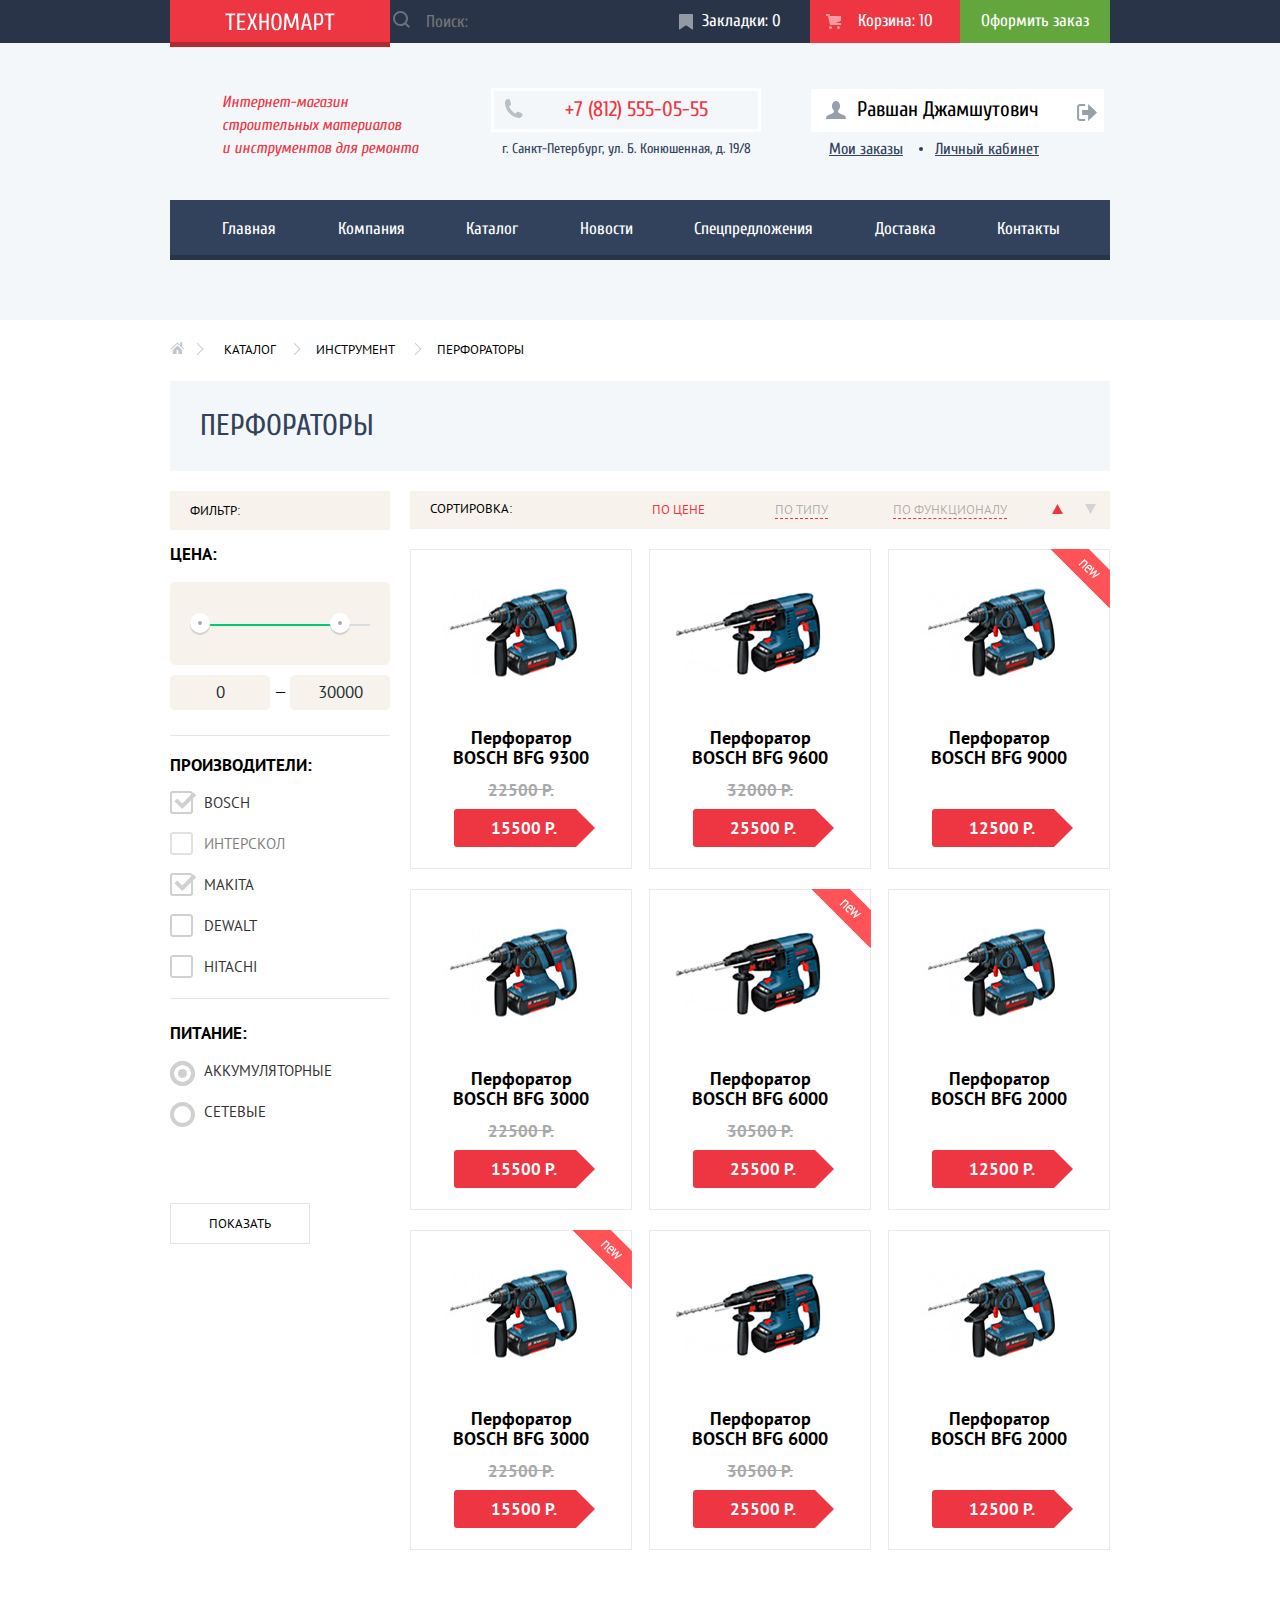
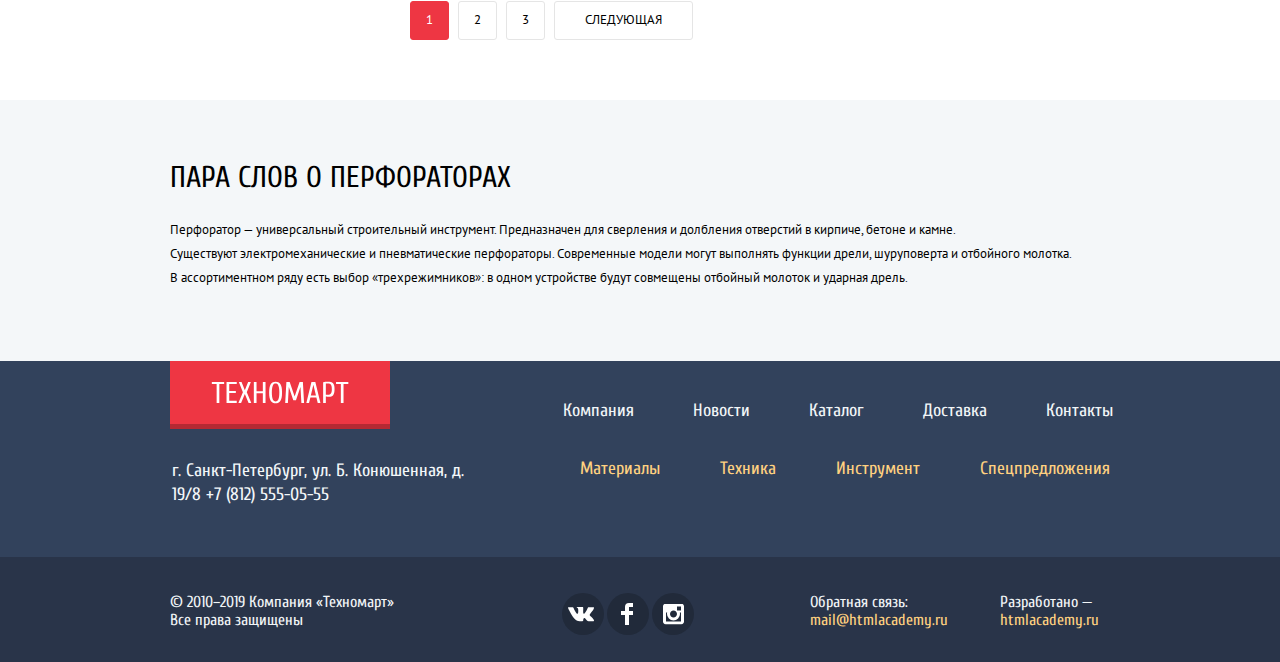
==== commit 90d66e25: "доработка для защиты2" ====
--- a/catalog.html
+++ b/catalog.html
@@ -64,7 +64,7 @@
   </header>
   <main>
     <ul class="breadcrumbs wrapper">
-      <li><a href="index.html"><img src="img/icon-home.svg" width="14"  height="12" alt="на главную"></a></li>
+      <li><a href="index.html"><img src="img/icon-home.svg" width="14" height="12" alt="на главную"></a></li>
       <li><a href="">каталог</a></li>
       <li><a href="">инcтрумент</a></li>
       <li><a>перфораторы</a></li>
@@ -98,45 +98,45 @@
           </div>
         </div>
         <form action="https://echo.htmlacademy.ru" method="post">
-        <fieldset class="manufacturer">
-          <legend>производители:</legend>
-          <ul>
-            <li>
-              <input type="checkbox" name="firm1" id="ch1" value="bosch" checked>
-              <label for="ch1">bosch</label>
-            </li>
-            <li>
-              <input type="checkbox" name="firm2" id="ch2" value="interskol" disabled="">
-              <label for="ch2">интерскол</label>
-            </li>
-            <li>
-              <input type="checkbox" name="firm3" id="ch3" value="makita" checked>
-              <label for="ch3">makita</label>
-            </li>
-            <li>
-              <input type="checkbox" name="firm4" id="ch4" value="dewalt">
-              <label for="ch4">dewalt</label>
-            </li>
-            <li>
-              <input type="checkbox" name="firm5" id="ch5" value="hitachi">
-              <label for="ch5">hitachi</label>
-            </li>
-          </ul>
-        </fieldset>
-        <fieldset class="power">
-          <legend>питание:</legend>
-          <ul>
-            <li>
-              <input type="radio" name="power" id="rd1" checked>
-              <label class="login-radio" for=rd1>аккумуляторные</label>
-            </li>
-            <li>
-              <input type="radio" name="power" id="rd2">
-              <label class="login-radio" for="rd2">сетевые</label>
-            </li>
-          </ul>
-        </fieldset>
-        <button type="submit">показать</button>
+          <fieldset class="manufacturer">
+            <legend>производители:</legend>
+            <ul>
+              <li>
+                <input type="checkbox" name="firm1" id="ch1" value="bosch" checked>
+                <label for="ch1">bosch</label>
+              </li>
+              <li>
+                <input type="checkbox" name="firm2" id="ch2" value="interskol" disabled="">
+                <label for="ch2">интерскол</label>
+              </li>
+              <li>
+                <input type="checkbox" name="firm3" id="ch3" value="makita" checked>
+                <label for="ch3">makita</label>
+              </li>
+              <li>
+                <input type="checkbox" name="firm4" id="ch4" value="dewalt">
+                <label for="ch4">dewalt</label>
+              </li>
+              <li>
+                <input type="checkbox" name="firm5" id="ch5" value="hitachi">
+                <label for="ch5">hitachi</label>
+              </li>
+            </ul>
+          </fieldset>
+          <fieldset class="power">
+            <legend>питание:</legend>
+            <ul>
+              <li>
+                <input type="radio" name="power" id="rd1" checked>
+                <label class="login-radio" for=rd1>аккумуляторные</label>
+              </li>
+              <li>
+                <input type="radio" name="power" id="rd2">
+                <label class="login-radio" for="rd2">сетевые</label>
+              </li>
+            </ul>
+          </fieldset>
+          <button type="submit">показать</button>
         </form>
       </div>
       <div class="item-sorting">
--- a/css/style.css
+++ b/css/style.css
@@ -508,8 +508,6 @@
   right: 31px;
   margin-top: -31px;
 }
-
-
 
 .btn {
   display: block;
@@ -697,7 +695,8 @@
 }
 
 .price-old {
-  margin-bottom: 7px;
+  margin-top: 13px;
+  margin-bottom: 10px;
   text-decoration: line-through;
   color: #a9a9a9;
 }
@@ -707,7 +706,8 @@
   display: block;
   width: 80px;
   margin: 0 auto;
-  margin-bottom: 19px;
+  margin-left: 43px;
+  margin-bottom: 21px;
   padding: 10px 30px;
   color: white;
   background: #ee3643;
@@ -726,7 +726,7 @@
 }
 
 .products .non-old {
-  margin-bottom: 43px;
+  margin-bottom: 41px;
 }
 
 .flag {
@@ -792,10 +792,46 @@
 
 .list-producer img {
   position: absolute;
-  top: 50%;
-  left: 50%;
-  -webkit-transform: translateX(-50%) translateY(-50%);
-  transform: translateX(-50%) translateY(-50%);
+}
+
+.list-producer .producer-bosh {
+  top: 50px;
+  left: 45px;
+}
+
+.list-producer .producer-makita {
+  top: 47px;
+  left: 47px;
+}
+
+.list-producer .producer-de-walt {
+  top: 45px;
+  left: 36px;
+}
+
+.list-producer .producer-interskol {
+  top: 18px;
+  left: 8px;
+}
+
+.list-producer .producer-hitachi {
+  top: 55px;
+  left: 27px;
+}
+
+.list-producer .producer-lg {
+  top: 32px;
+  left: 47px;
+}
+
+.list-producer .producer-ae {
+  top: 20px;
+  left: 34px;
+}
+
+.list-producer .producer-metabo {
+  top: 31px;
+  left: 9px;
 }
 
 .info-company {
@@ -846,7 +882,7 @@
 
 .about ul {
   margin: 0;
-  margin-bottom: 35px;
+  margin-bottom: 38px;
   padding: 0;
 }
 
@@ -862,8 +898,8 @@
 }
 
 .about li::before {
-  content: ";
-  position: absolute;
+  content: "";
+position: absolute;
   left: -36px;
   top: 9px;
   display: block;
@@ -879,6 +915,10 @@
 .contacts-map p {
   width: 180px;
   margin-bottom: 30px;
+}
+
+.contacts-map img {
+  margin-bottom: 2px;
 }
 
 .open-map {
@@ -1498,7 +1538,7 @@
   display: -webkit-box;
   display: -ms-flexbox;
   display: flex;
-  margin-top: 30px;
+  margin-top: 31px;
   padding: 0;
 }
 
@@ -1630,7 +1670,7 @@
   display: block;
   margin-bottom: 20px;
   padding-left: 34px;
-  font-family: "PT Sans",  "Arial", sans-serif;
+  font-family: "PT Sans", "Arial", sans-serif;
   font-style: normal;
   font-size: 15px;
   line-height: 20px;
@@ -1705,7 +1745,7 @@
 .modal-content input[type=password] {
   width: 200px;
   padding: 10px 0px 10px 16px;
-  font-family: "PT Sans",  "Arial", sans-serif;
+  font-family: "PT Sans", "Arial", sans-serif;
   font-size: 13px;
   vertical-align: middle;
   color: #999;
@@ -1801,7 +1841,7 @@
   min-height: 104px;
   margin-top: 10px;
   padding: 5px 0 0 12px;
-  font-family: "PT Sans",  "Arial", sans-serif;
+  font-family: "PT Sans", "Arial", sans-serif;
   font-size: 13px;
   color: #a9a9a9;
   border: 2px solid #dee3e4;
@@ -2082,7 +2122,7 @@
 
 .filter-item legend {
   margin-bottom: 12px;
-  font-family: "PT Sans",  "Arial", sans-serif;
+  font-family: "PT Sans", "Arial", sans-serif;
   font-size: 17px;
   font-weight: bold;
   line-height: 1.76;
@@ -2167,7 +2207,7 @@
   padding-top: 8px;
   padding-bottom: 8px;
   padding-left: 18px;
-  font-family: "PT Sans",  "Arial", sans-serif;
+  font-family: "PT Sans", "Arial", sans-serif;
   font-style: normal;
   font-size: 17px;
   text-align: center;
@@ -2198,7 +2238,7 @@
   background-image: url(../img/delivery.png);
   background-size: 468px 261px;
   background-repeat: no-repeat;
-  background-position: 150px 90px;
+  background-position: 150px 95px;
 }
 
 .services-back-2 {
@@ -2237,7 +2277,7 @@
 
 .services h2 {
   margin: 0;
-  padding-top: 68px;
+  padding-top: 69px;
   padding-bottom: 25px;
   font-size: 30px;
   font-weight: normal;
@@ -2255,7 +2295,7 @@
 
 .services-list {
   position: relative;
-  margin-top: 68px;
+  margin-top: 72px;
   padding-left: 0;
 }
 
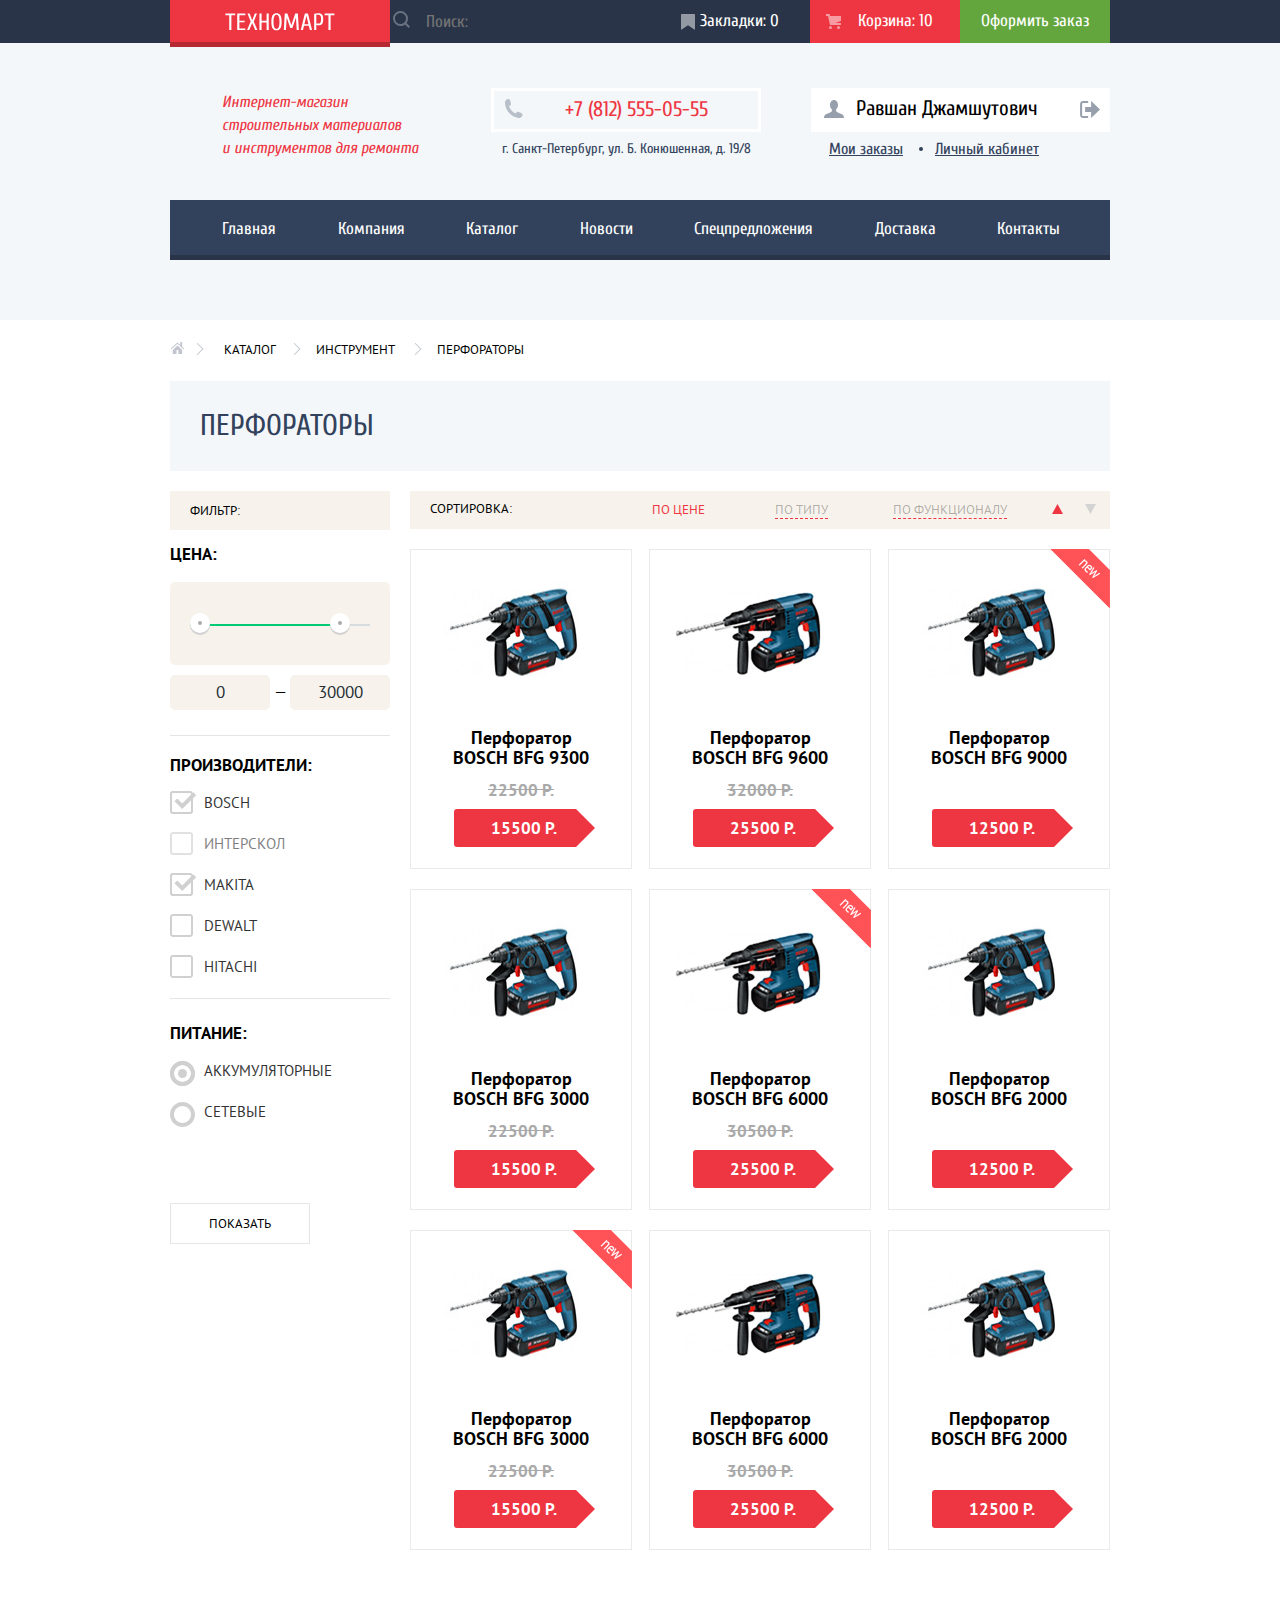
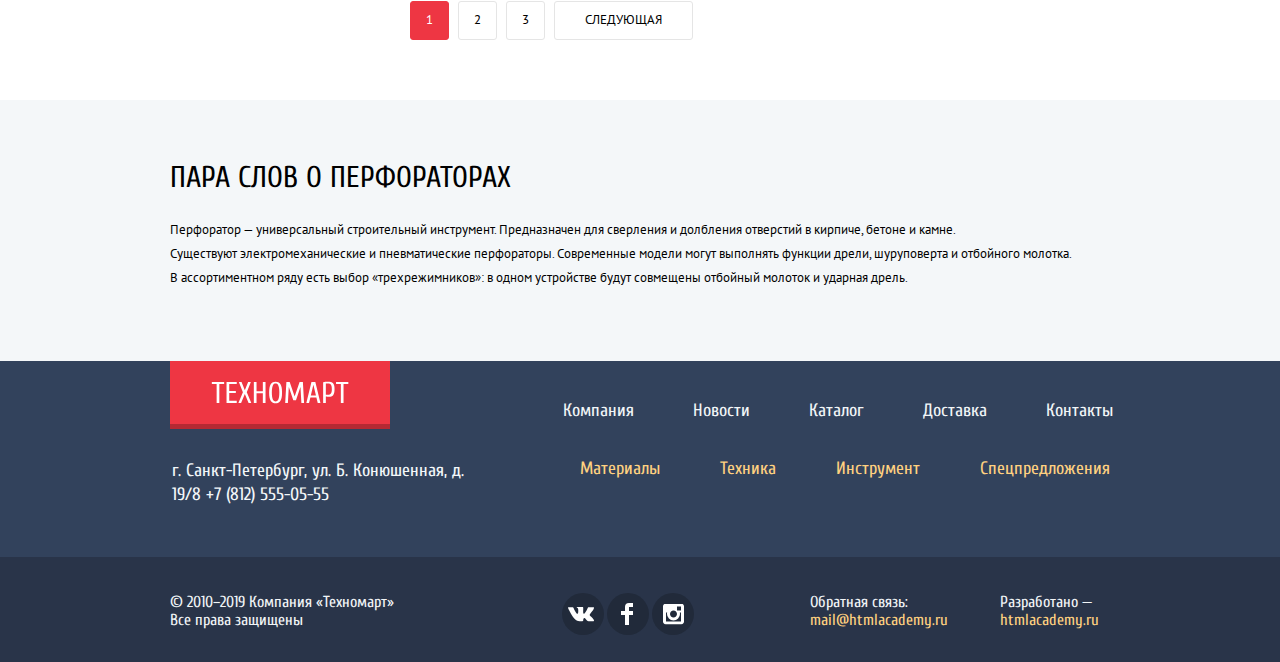
==== commit 4d90e600: "доработки для 2ой защиты" ====
--- a/catalog.html
+++ b/catalog.html
@@ -23,13 +23,12 @@
             <path fill="#ffffff" d="M17 15.586l-3.542-3.542A7.465 7.465 0 0 0 15 7.5 7.5 7.5 0 1 0 7.5 15c1.71 0 3.282-.579 4.544-1.542L15.586 17 17 15.586zM2 7.5C2 4.467 4.467 2 7.5 2 10.532 2 13 4.467 13 7.5c0 3.032-2.468 5.5-5.5 5.5A5.506 5.506 0 0 1 2 7.5z" /></svg>
         </form>
         <ul class="main-user">
-          <li class="bookmark-head"><a href=""><svg xmlns="http://www.w3.org/2000/svg" width="14" height="16" viewBox="0 0 14 16">
-                <path fill="#ffffff" d="M14 15c0 .55-.368.741-.818.426l-5.363-3.765c-.45-.315-1.187-.315-1.637 0L.818 15.426C.368 15.741 0 15.55 0 15V1c0-.55.45-1 1-1h12c.55 0 1 .45 1 1v14z" /></svg>
-              Закладки: 0</a></li>
-          <li class="cart cart-catalog"><a href=""><svg xmlns="http://www.w3.org/2000/svg" width="15" height="15" viewBox="0 0 15 15">
-                <circle fill="#ffffff" cx="4.5" cy="13.5" r="1.5" />
-                <circle fill="#ffffff" cx="12.5" cy="13.5" r="1.5" />
-                <path fill="#ffffff" d="M15 2H4.07l-.422-2H0v2h2.031l1.985 9H15V9H9.441L15 6.951z" /></svg>Корзина: 10</a></li>
+          <li class="bookmark-head"><a href="">
+            <svg xmlns="http://www.w3.org/2000/svg" width="14" height="16" viewBox="0 0 14 16"><path fill="#ffffff" d="M14 15c0 .55-.368.741-.818.426l-5.363-3.765c-.45-.315-1.187-.315-1.637 0L.818 15.426C.368 15.741 0 15.55 0 15V1c0-.55.45-1 1-1h12c.55 0 1 .45 1 1v14z" /></svg>Закладки: 0</a>
+          </li>
+          <li class="cart cart-catalog"><a href="">
+            <svg xmlns="http://www.w3.org/2000/svg" width="15" height="15" viewBox="0 0 15 15"><circle fill="#ffffff" cx="4.5" cy="13.5" r="1.5" /><circle fill="#ffffff" cx="12.5" cy="13.5" r="1.5" /><path fill="#ffffff" d="M15 2H4.07l-.422-2H0v2h2.031l1.985 9H15V9H9.441L15 6.951z" /></svg>Корзина: 10</a>
+          </li>
           <li><a class="checkout" href="">Оформить заказ</a></li>
         </ul>
       </div>
@@ -41,9 +40,15 @@
         <p>г. Санкт-Петербург, ул. Б. Конюшенная, д. 19/8</p>
       </div>
       <div class="login-user">
-        <a class="user-cabinet" href="">
-          Равшан Джамшутович
-        </a>
+        <div class="user-cabinet">
+          <a class="user-name" href="">
+            Равшан Джамшутович
+          </a>
+          <a href="">
+            <svg xmlns="http://www.w3.org/2000/svg" width="21" height="17" viewBox="0 0 21 17"><g fill="#32425C"><path d="M21 8.5L12.125 0v6h-6v5h6v6z" /><path d="M3.106 13.952V3.048c.018-.376.171-1.057 1.01-1.057h5.027V0H4.116C1.938 0 1.112 1.81 1.087 3.027v10.946C1.112 15.189 1.938 17 4.116 17h5.027v-1.99H4.116c-.839 0-.992-.683-1.01-1.058z" /></g>
+            </svg>
+          </a>
+        </div>
         <div class="user-menu">
           <a href="">Мои заказы</a>
           <a href="">Личный кабинет</a>
@@ -85,8 +90,8 @@
                     <div class="scale">
                       <div class="bar"></div>
                     </div>
-                    <div class="toggle toggle-min"></div>
-                    <div class="toggle toggle-max"></div>
+                    <div class="toggle toggle-min" tabindex="0"></div>
+                    <div class="toggle toggle-max" tabindex="0"></div>
                   </div>
                   <div class="price-controls">
                     <label class="min-price"><input name="min-price" type="number" value="0"></label>
@@ -102,23 +107,23 @@
             <legend>производители:</legend>
             <ul>
               <li>
-                <input type="checkbox" name="firm1" id="ch1" value="bosch" checked>
+                <input class="visually-hidden" type="checkbox" name="firm1" id="ch1" value="bosch" checked>
                 <label for="ch1">bosch</label>
               </li>
               <li>
-                <input type="checkbox" name="firm2" id="ch2" value="interskol" disabled="">
+                <input class="visually-hidden" type="checkbox" name="firm2" id="ch2" value="interskol" disabled="">
                 <label for="ch2">интерскол</label>
               </li>
               <li>
-                <input type="checkbox" name="firm3" id="ch3" value="makita" checked>
+                <input class="visually-hidden" type="checkbox" name="firm3" id="ch3" value="makita" checked>
                 <label for="ch3">makita</label>
               </li>
               <li>
-                <input type="checkbox" name="firm4" id="ch4" value="dewalt">
+                <input class="visually-hidden" type="checkbox" name="firm4" id="ch4" value="dewalt">
                 <label for="ch4">dewalt</label>
               </li>
               <li>
-                <input type="checkbox" name="firm5" id="ch5" value="hitachi">
+                <input class="visually-hidden" type="checkbox" name="firm5" id="ch5" value="hitachi">
                 <label for="ch5">hitachi</label>
               </li>
             </ul>
@@ -127,11 +132,11 @@
             <legend>питание:</legend>
             <ul>
               <li>
-                <input type="radio" name="power" id="rd1" checked>
+                <input class="visually-hidden" type="radio" name="power" id="rd1" checked>
                 <label class="login-radio" for=rd1>аккумуляторные</label>
               </li>
               <li>
-                <input type="radio" name="power" id="rd2">
+                <input class="visually-hidden" type="radio" name="power" id="rd2">
                 <label class="login-radio" for="rd2">сетевые</label>
               </li>
             </ul>
--- a/css/style.css
+++ b/css/style.css
@@ -17,8 +17,8 @@
   padding-left: 55px;
   padding-bottom: 16px;
   background-color: #ee3643;
-  -webkit-box-shadow: inset 0px -5px 0 0 rgba(0, 0, 0, 0.24);
-  box-shadow: inset 0px -5px 0 0 rgba(0, 0, 0, 0.24);
+  -webkit-box-shadow: inset 0 -5px 0 0 rgba(0, 0, 0, 0.24);
+  box-shadow: inset 0 -5px 0 0 rgba(0, 0, 0, 0.24);
   z-index: 9;
 }
 
@@ -322,8 +322,8 @@
   margin: 0;
   padding: 0;
   background-color: #32425c;
-  -webkit-box-shadow: inset 0px -5px 0 0 #293449;
-  box-shadow: inset 0px -5px 0 0 #293449;
+  -webkit-box-shadow: inset 0 -5px 0 0 #293449;
+  box-shadow: inset 0 -5px 0 0 #293449;
 }
 
 .nav li {
@@ -448,7 +448,7 @@
 }
 
 .offer-materials::after {
-  content: url(../img/icon-1.svg);
+  content: url(../img/icon-materials.svg);
   position: absolute;
   width: 44px;
   height: 65px;
@@ -462,7 +462,7 @@
 }
 
 .offer-tool::after {
-  content: url(../img/icon-2.svg);
+  content: url(../img/icon-tool.svg);
   position: absolute;
   width: 75px;
   height: 61px;
@@ -476,7 +476,7 @@
 }
 
 .offer-equipment::after {
-  content: url(../img/icon-3.svg);
+  content: url(../img/icon-equipment.svg);
   position: absolute;
   widows: 78px;
   height: 62px;
@@ -490,7 +490,7 @@
 }
 
 .offer-sale::after {
-  content: url(../img/icon-4.svg);
+  content: url(../img/icon-sale.svg);
   position: absolute;
   width: 59px;
   height: 72px;
@@ -500,7 +500,7 @@
 }
 
 .offer-delivery::after {
-  content: url(../img/icon-5.svg);
+  content: url(../img/icon-delivery.svg);
   position: absolute;
   width: 78px;
   height: 63px;
@@ -745,8 +745,8 @@
 }
 
 .flag-item {
-  top: 0px;
-  right: 0px;
+  top: 0;
+  right: 0;
 }
 
 .list-producer {
@@ -773,13 +773,13 @@
 }
 
 .list-producer li:hover {
-  -webkit-box-shadow: 0px 10px 25px 0 rgba(41, 52, 73, 0.5);
-  box-shadow: 0px 10px 25px 0 rgba(41, 52, 73, 0.5);
+  -webkit-box-shadow: 0 10px 25px 0 rgba(41, 52, 73, 0.5);
+  box-shadow: 0 10px 25px 0 rgba(41, 52, 73, 0.5);
 }
 
 .list-producer li:active a {
-  -webkit-box-shadow: 0px 4px 10px 0 rgba(41, 52, 73, 0.5);
-  box-shadow: 0px 4px 10px 0 rgba(41, 52, 73, 0.5);
+  -webkit-box-shadow: 0 4px 10px 0 rgba(41, 52, 73, 0.5);
+  box-shadow: 0 4px 10px 0 rgba(41, 52, 73, 0.5);
   opacity: 0.5;
 }
 
@@ -899,7 +899,7 @@
 
 .about li::before {
   content: "";
-position: absolute;
+  position: absolute;
   left: -36px;
   top: 9px;
   display: block;
@@ -1171,31 +1171,35 @@
 .user-cabinet {
   position: relative;
   display: block;
+  width: 299px;
   padding-top: 10px;
   padding-bottom: 12px;
-  padding-left: 46px;
-  padding-right: 65px;
+  text-decoration: none;
+  background-color: #ffffff;
+}
+
+.user-cabinet .user-name {
+  position: relative;
+  padding-left: 45px;
+  text-decoration: none;
   font-size: 21px;
   line-height: 1;
   color: #000000;
-  text-decoration: none;
-  background-color: #ffffff;
-}
-
-
-.login-user .user-cabinet::before {
+}
+
+
+.user-name::before {
   content: url(../img/icon-user.svg);
   position: absolute;
-  top: 12px;
-  left: 15px;
+  top: 4px;
+  left: 13px;
   opacity: 0.5;
 }
 
-.login-user .user-cabinet::after {
-  content: url(../img/icon-logout.svg);
-  position: absolute;
-  top: 15px;
-  right: 7px;
+.user-cabinet svg {
+  position: absolute;
+  top: 13px;
+  right: 10px;
   opacity: 0.5;
 }
 
@@ -1204,13 +1208,14 @@
   color: rgba(0, 0, 0, 0.3);
 }
 
-.user-cabinet:hover::before,
-.user-cabinet:hover::after {
+.user-name:hover::before,
+.user-cabinet svg:hover {
   opacity: 1;
 }
 
-.user-cabinet:active::before,
-.user-cabinet:active::after {
+.user-name:active,
+.user-name:active::before,
+.user-cabinet svg:active {
   opacity: 0.5;
 }
 
@@ -1424,6 +1429,11 @@
   border: solid 1px #bdc6ca;
 }
 
+.filter button:focus {
+  outline: auto;
+  outline-color: #a8c3ff;
+}
+
 .item-sorting {
   width: 700px;
 }
@@ -1432,9 +1442,6 @@
   display: -webkit-box;
   display: -ms-flexbox;
   display: flex;
-  -webkit-box-pack: ;
-  -ms-flex-pack: ;
-  justify-content: ;
   background-color: #f7f3ec;
   margin-bottom: 20px;
 }
@@ -1616,9 +1623,19 @@
 /*-------------CHECKBOX----------------------*/
 
 
-.manufacturer input[type="checkbox"] {
-  display: none;
-}
+
+input[type=checkbox].visually-hidden,
+input[type=radio].visually-hidden {
+  position: absolute;
+  width: 1px;
+  height: 1px;
+  margin: -1px;
+  border: 0;
+  padding: 0;
+  clip: rect(0 0 0 0);
+  overflow: hidden;
+}
+
 
 .manufacturer label {
   position: relative;
@@ -1648,6 +1665,12 @@
   left: 0;
 }
 
+.manufacturer input[type=checkbox]:focus+label::before {
+  outline: auto;
+  outline-color: #a8c3ff;
+}
+
+
 .manufacturer input[type=checkbox]:checked+label::after {
   content: url(../img/checkbox-on.svg);
   position: absolute;
@@ -1660,10 +1683,6 @@
 
 /*-------------------RADIOBUTTON----------------------------*/
 
-
-.power input[type="radio"] {
-  display: none;
-}
 
 .power input[type=radio]+label {
   position: relative;
@@ -1702,6 +1721,11 @@
   left: 0;
 }
 
+.power input[type=radio]:focus+label::before {
+  outline: auto;
+  outline-color: #a8c3ff;
+}
+
 .power input[type=radio]:checked+label::after {
   content: url(../img/radio-on.svg);
   position: absolute;
@@ -1721,8 +1745,8 @@
   left: calc(50% - (620px / 2));
   width: 620px;
   border-top: 7px solid #ee3643;
-  -webkit-box-shadow: 0px 20px 40px 0 rgba(0, 0, 0, 0.75);
-  box-shadow: 0px 20px 40px 0 rgba(0, 0, 0, 0.75);
+  -webkit-box-shadow: 0 20px 40px 0 rgba(0, 0, 0, 0.75);
+  box-shadow: 0 20px 40px 0 rgba(0, 0, 0, 0.75);
   background-color: #ffffff;
   z-index: 999;
 }
@@ -1744,7 +1768,7 @@
 .modal-content input[type=text],
 .modal-content input[type=password] {
   width: 200px;
-  padding: 10px 0px 10px 16px;
+  padding: 10px 0 10px 16px;
   font-family: "PT Sans", "Arial", sans-serif;
   font-size: 13px;
   vertical-align: middle;
@@ -1773,7 +1797,7 @@
   content: "";
   position: absolute;
   top: 5px;
-  right: 0px;
+  right: 0;
   -webkit-transform: rotate(-45deg);
   transform: rotate(-45deg);
   width: 27px;
@@ -1882,8 +1906,8 @@
   left: calc(50% - (940px / 2));
   width: 940px;
   height: 446px;
-  -webkit-box-shadow: 0px 20px 40px 0 rgba(0, 0, 0, 0.75);
-  box-shadow: 0px 20px 40px 0 rgba(0, 0, 0, 0.75);
+  -webkit-box-shadow: 0 20px 40px 0 rgba(0, 0, 0, 0.75);
+  box-shadow: 0 20px 40px 0 rgba(0, 0, 0, 0.75);
   z-index: 999;
 }
 
@@ -1917,8 +1941,8 @@
   left: calc(50% - (620px / 2));
   width: 620px;
   border-top: 7px solid #ee3643;
-  -webkit-box-shadow: 0px 20px 40px 0 rgba(0, 0, 0, 0.75);
-  box-shadow: 0px 20px 40px 0 rgba(0, 0, 0, 0.75);
+  -webkit-box-shadow: 0 20px 40px 0 rgba(0, 0, 0, 0.75);
+  box-shadow: 0 20px 40px 0 rgba(0, 0, 0, 0.75);
   background-color: #ffffff;
   z-index: 999;
 }
@@ -2146,14 +2170,11 @@
 }
 
 
-
 .range-controls .bar {
   width: 80%;
   height: 2px;
   background: #00ca74;
 }
-
-
 
 
 .range-controls .toggle {
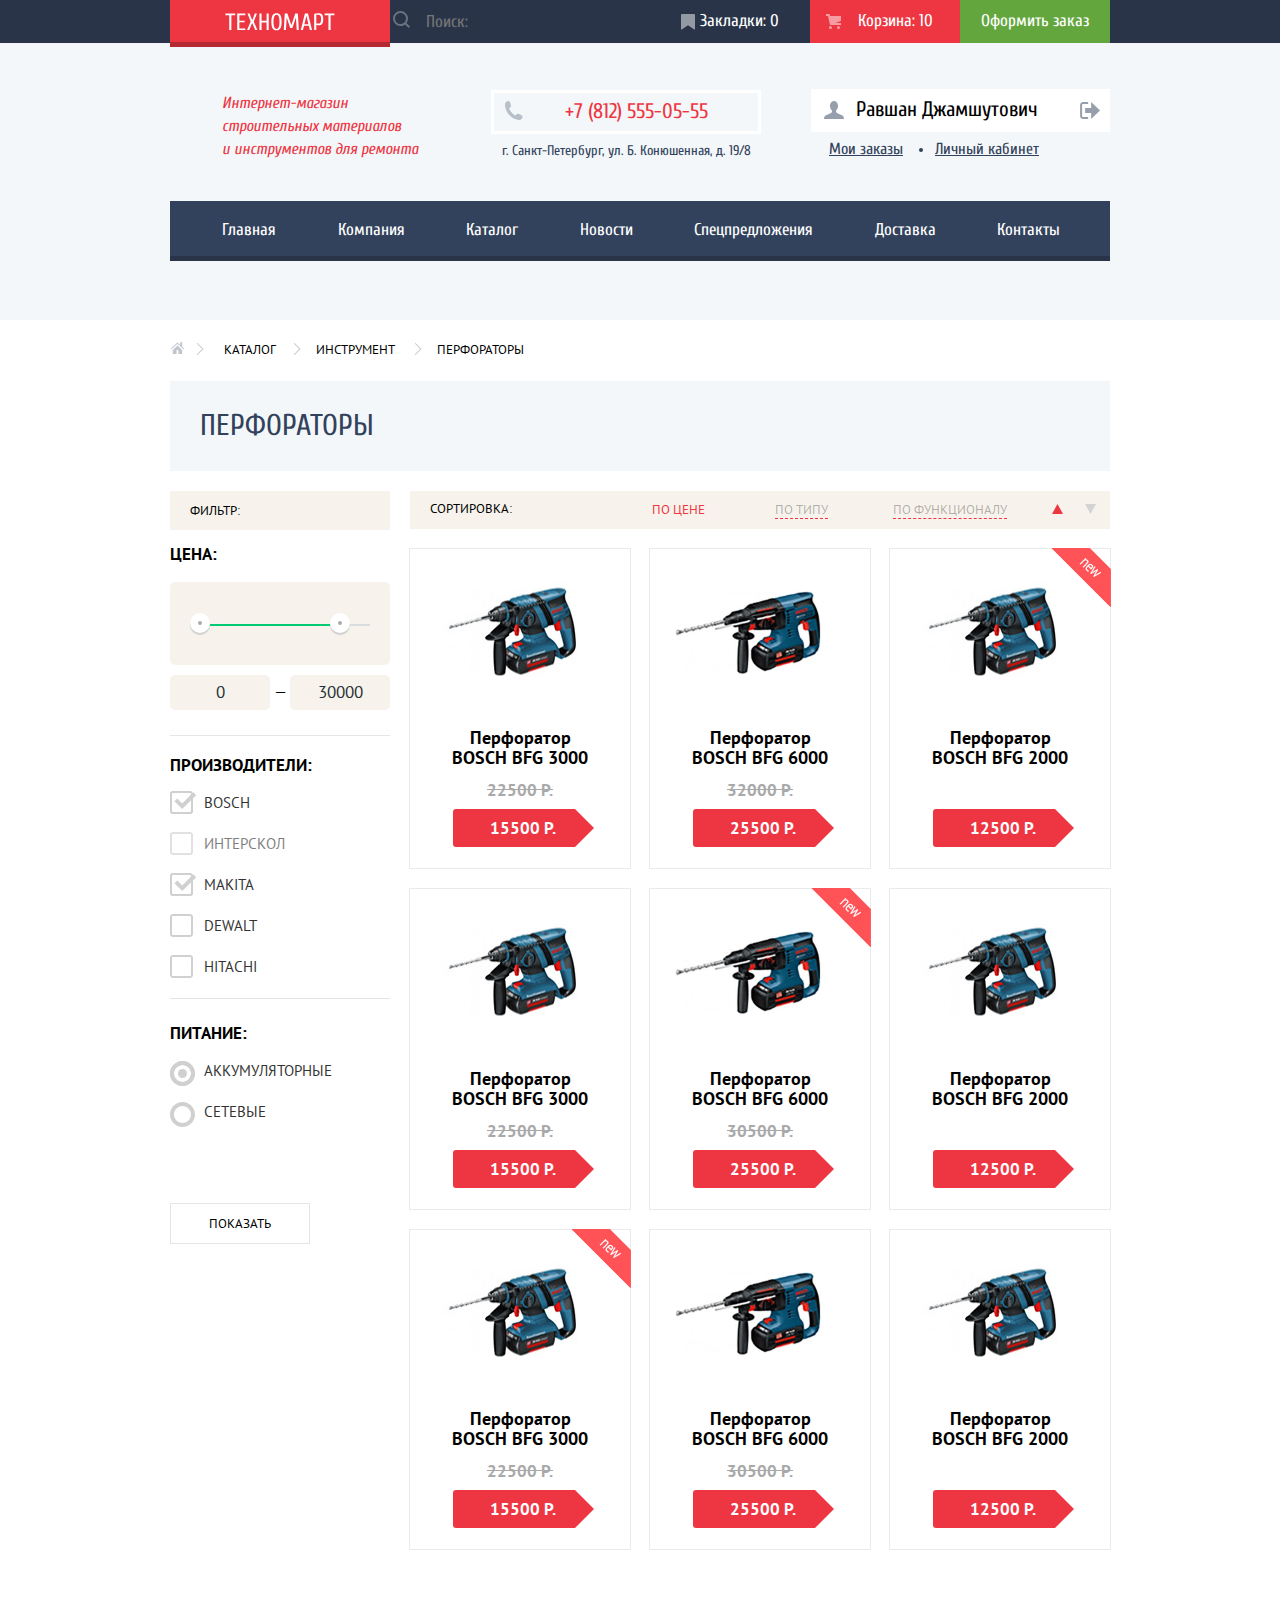
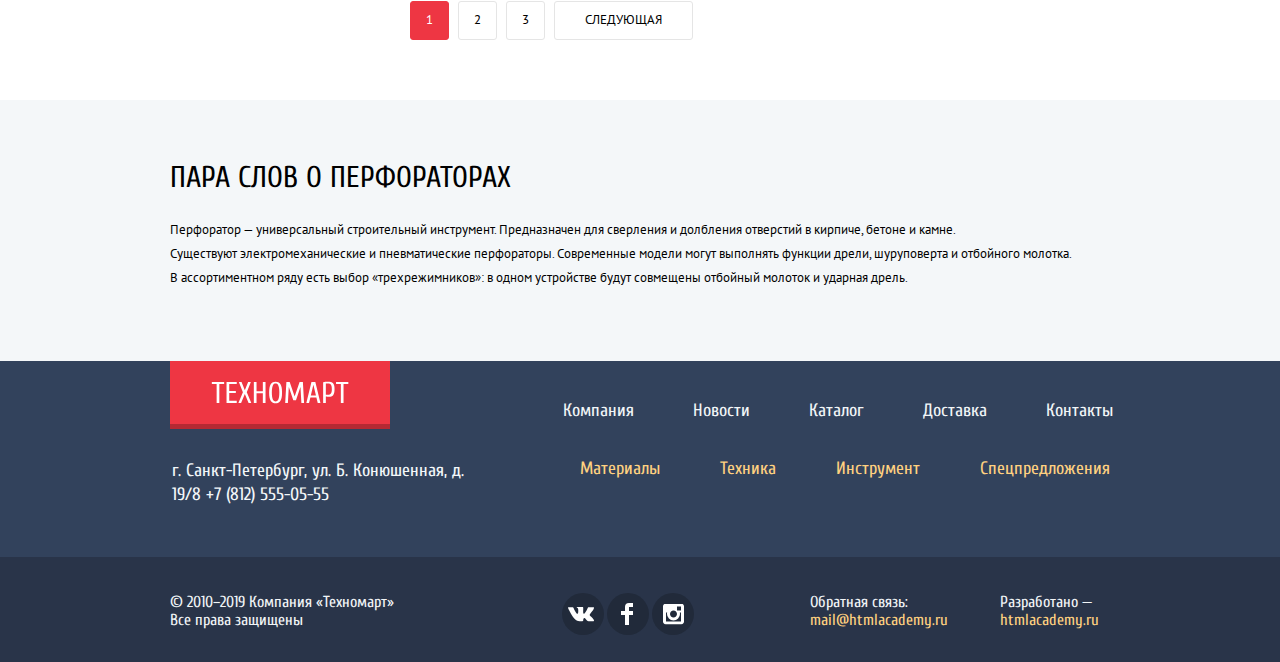
==== commit a3fa7f10: "Доработки" ====
--- a/catalog.html
+++ b/catalog.html
@@ -162,7 +162,7 @@
             по убыванию</a>
         </div>
         <section class="products">
-          <ul>
+          <ul class="products-catalog">
             <li>
               <img src="img/item1.jpg" width="218" height="170" alt="изображение перфоратора BOSCH BFG 9300">
               <div class="buy">
@@ -170,7 +170,7 @@
                 <a class="bookmark" href="">в закладки</a>
               </div>
               <a href="">
-                <h3>Перфоратор BOSCH BFG 9300</h3>
+                <h3>Перфоратор BOSCH BFG 3000</h3>
               </a>
               <p class="price-old">22500 Р.</p>
               <p class="price-new">15500 Р.</p>
@@ -182,7 +182,7 @@
                 <a class="bookmark" href="">в закладки</a>
               </div>
               <a href="">
-                <h3>Перфоратор BOSCH BFG 9600</h3>
+                <h3>Перфоратор BOSCH BFG 6000</h3>
               </a>
               <p class="price-old">32000 Р.</p>
               <p class="price-new">25500 Р.</p>
@@ -195,7 +195,7 @@
                 <a class="bookmark" href="">в закладки</a>
               </div>
               <a href="">
-                <h3 class="non-old">Перфоратор BOSCH BFG 9000</h3>
+                <h3 class="non-old">Перфоратор BOSCH BFG 2000</h3>
               </a>
               <p class="price-new">12500 Р.</p>
             </li>
--- a/css/style.css
+++ b/css/style.css
@@ -206,16 +206,16 @@
   -webkit-box-pack: start;
   -ms-flex-pack: start;
   justify-content: flex-start;
-  -webkit-box-align: center;
-  -ms-flex-align: center;
-  align-items: center;
+  -webkit-box-align: flex-start;
+  -ms-flex-align: flex-start;
+  align-items: flex-start;
   margin-bottom: 24px;
 }
 
 .description {
   width: 197px;
   margin-right: 72px;
-  padding-top: 32px;
+  margin-top: 49px;
   padding-left: 52px;
   font-size: 16px;
   font-style: italic;
@@ -226,7 +226,7 @@
 
 .contacts {
   width: 270px;
-  margin-top: 30px;
+  margin-top: 47px;
   margin-right: 67px;
 }
 
@@ -263,6 +263,7 @@
 
 .login {
   width: 282px;
+  margin-top: 57px;
 }
 
 .btn-log {
@@ -478,7 +479,7 @@
 .offer-equipment::after {
   content: url(../img/icon-equipment.svg);
   position: absolute;
-  widows: 78px;
+  width: 78px;
   height: 62px;
   top: 50%;
   right: 31px;
@@ -579,9 +580,6 @@
   display: flex;
   -ms-flex-wrap: wrap;
   flex-wrap: wrap;
-  -webkit-box-pack: justify;
-  -ms-flex-pack: justify;
-  justify-content: space-between;
   margin: 0;
   padding: 0;
 }
@@ -589,9 +587,18 @@
 .products li {
   position: relative;
   width: 220px;
-  margin-bottom: 20px;
-  border: solid 1px #eaeaea;
+  margin-bottom: 21px;
+  margin-right: 20px;
+  outline: solid 1px #eaeaea;
   list-style: none;
+}
+
+.products-index li:last-child {
+  margin-right: 0;
+}
+
+.products-catalog li:nth-child(3n) {
+  margin-right: 0;
 }
 
 .products li:hover .buy {
@@ -606,7 +613,7 @@
 .products img {
   max-width: 100%;
   height: 168px;
-  margin-bottom: 6px;
+  margin-bottom: 7px;
 }
 
 .products a {
@@ -741,7 +748,7 @@
 }
 
 .flag-new {
-  background: url("../img/new-flag.png") no-repeat 0 0;
+  background: url(../img/new-flag.png) no-repeat 0 0;
 }
 
 .flag-item {
@@ -1165,7 +1172,7 @@
 }
 
 .login-user {
-  margin-top: 27px;
+  margin-top: 46px;
 }
 
 .user-cabinet {
@@ -1766,7 +1773,7 @@
 }
 
 .modal-content input[type=text],
-.modal-content input[type=password] {
+.modal-content input[type=email] {
   width: 200px;
   padding: 10px 0 10px 16px;
   font-family: "PT Sans", "Arial", sans-serif;
